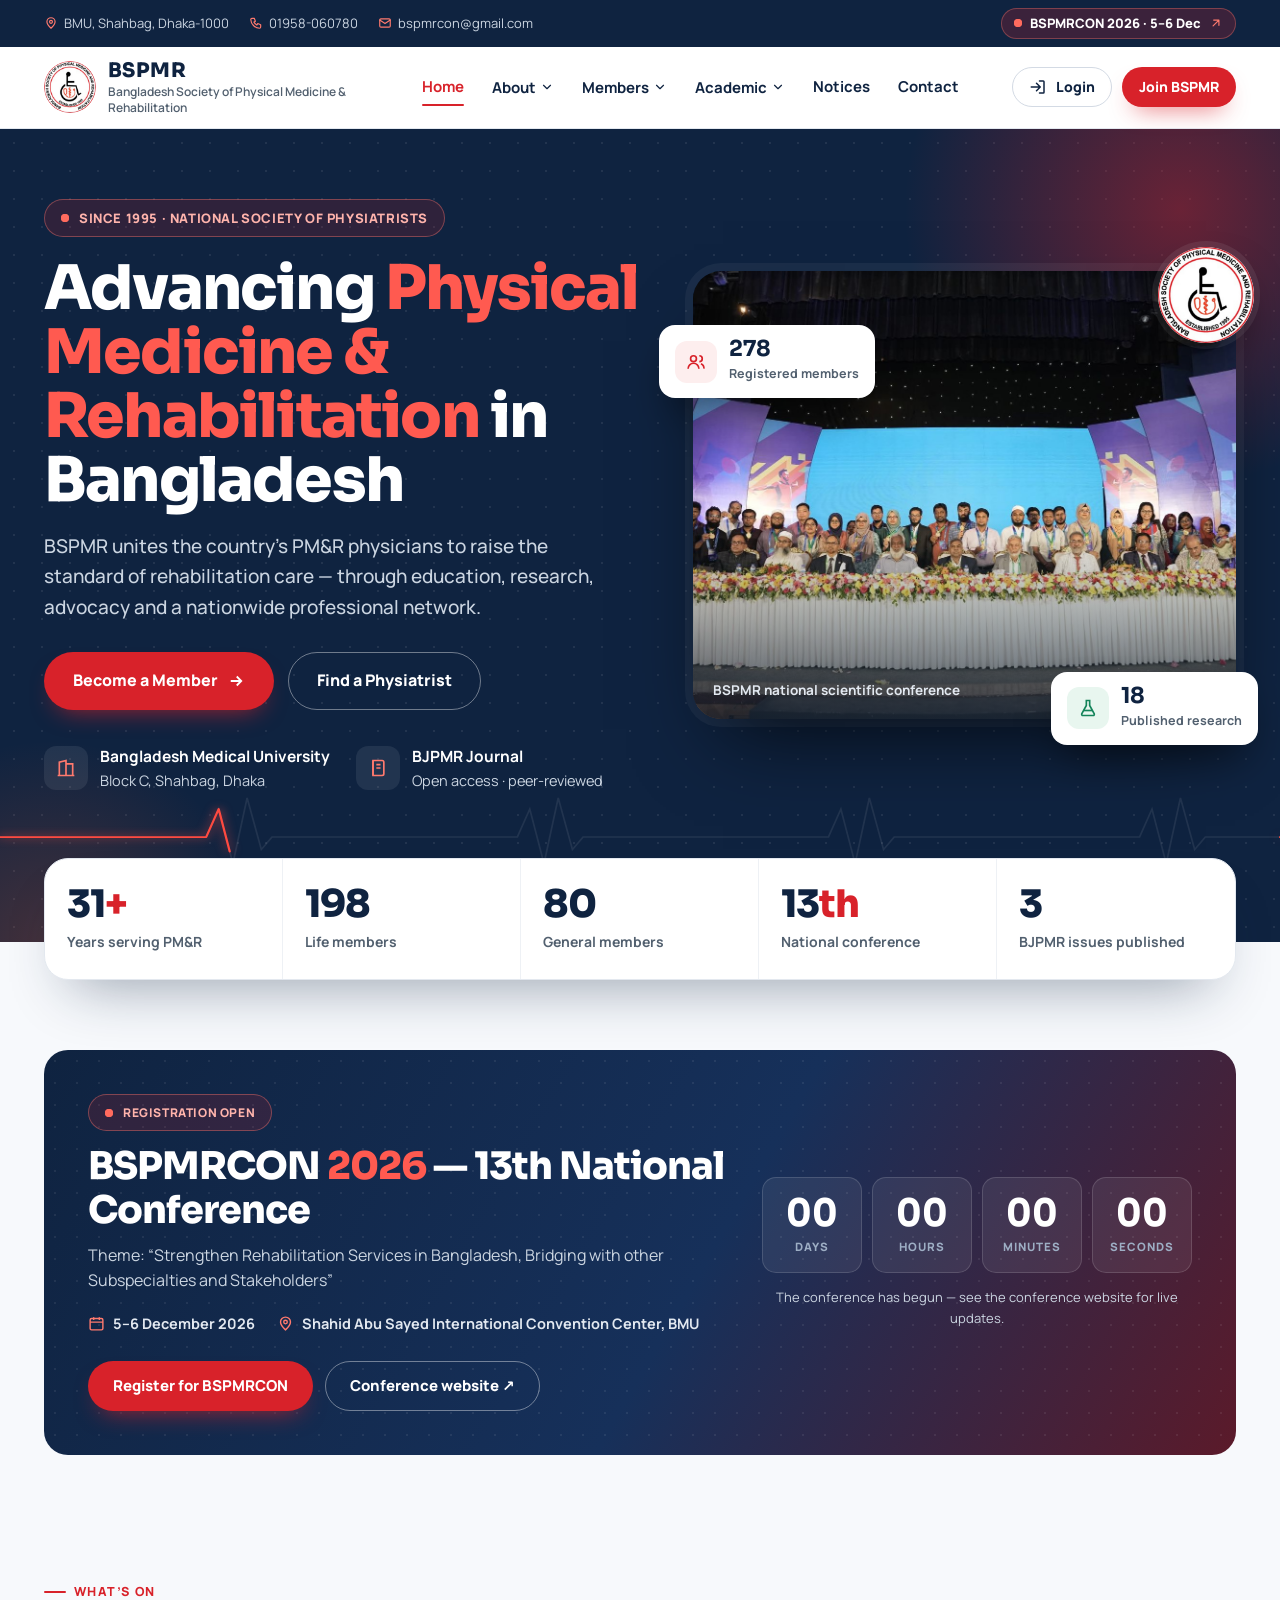
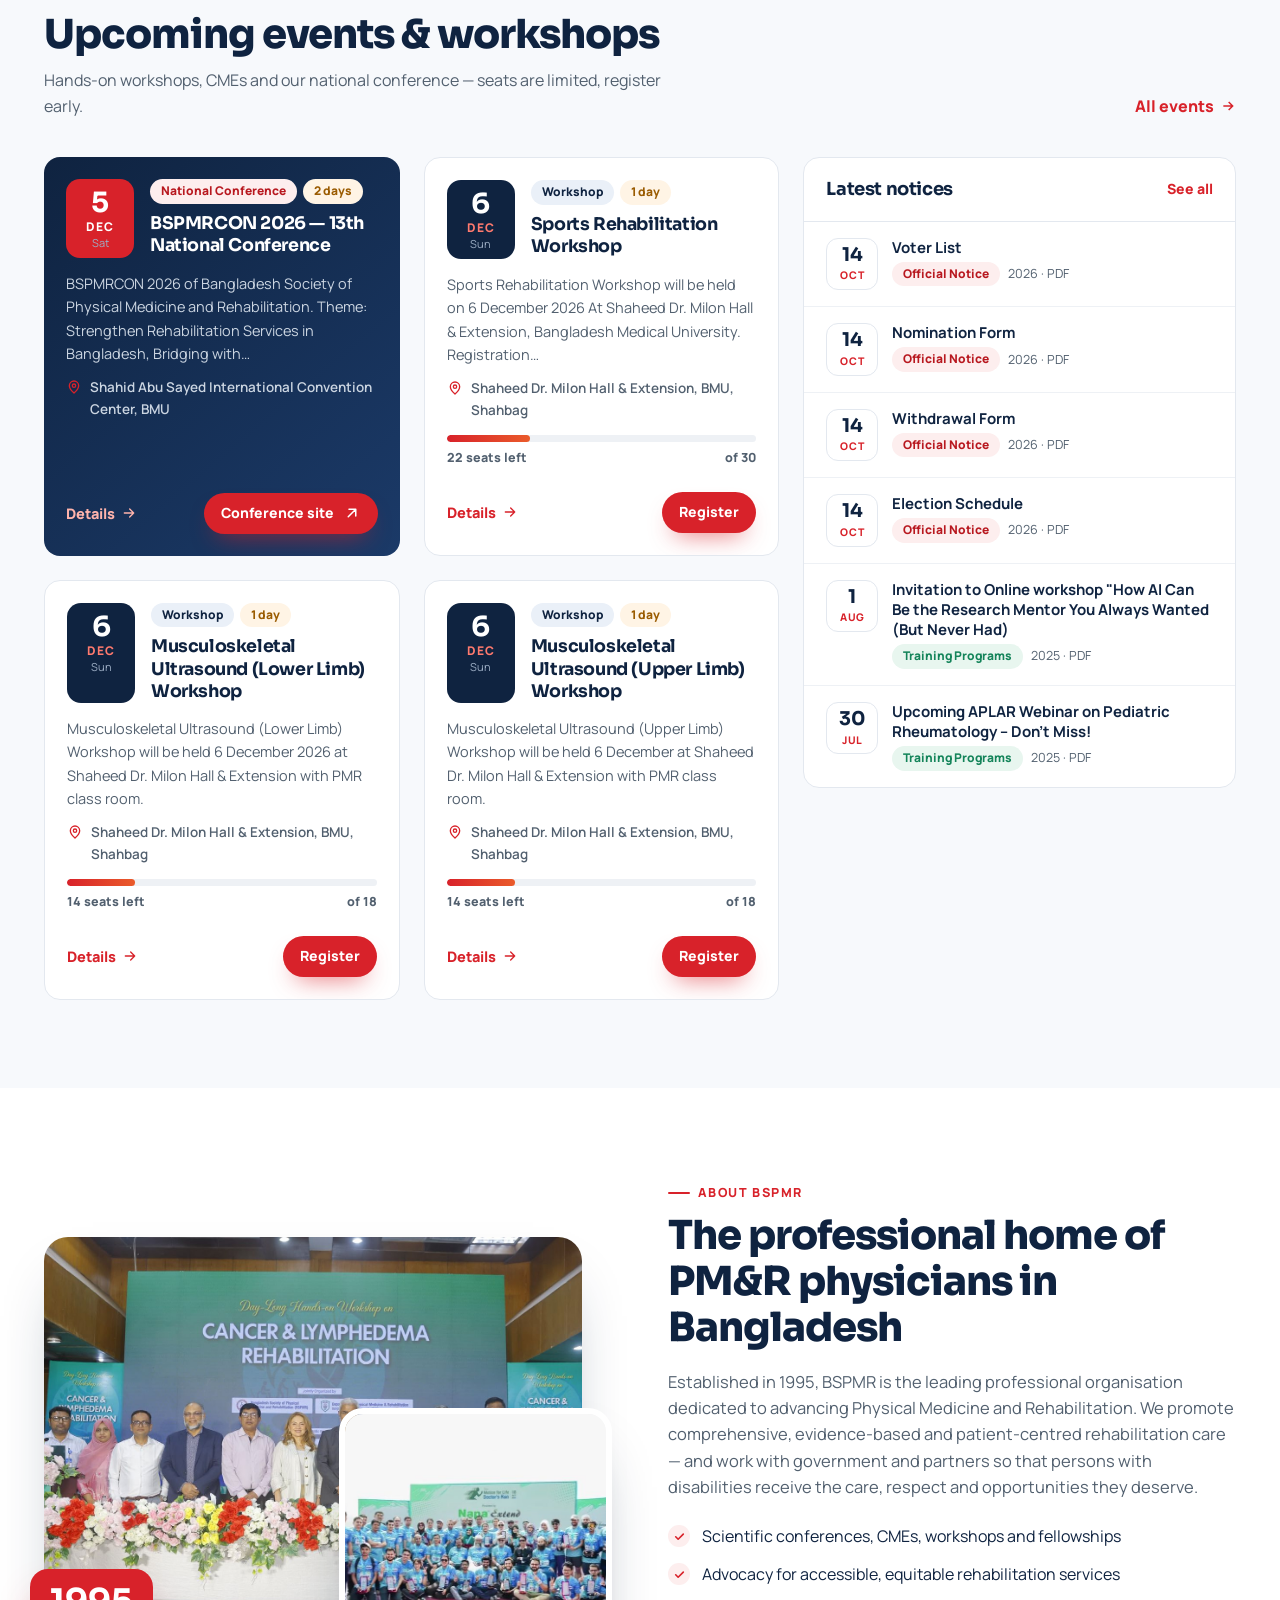
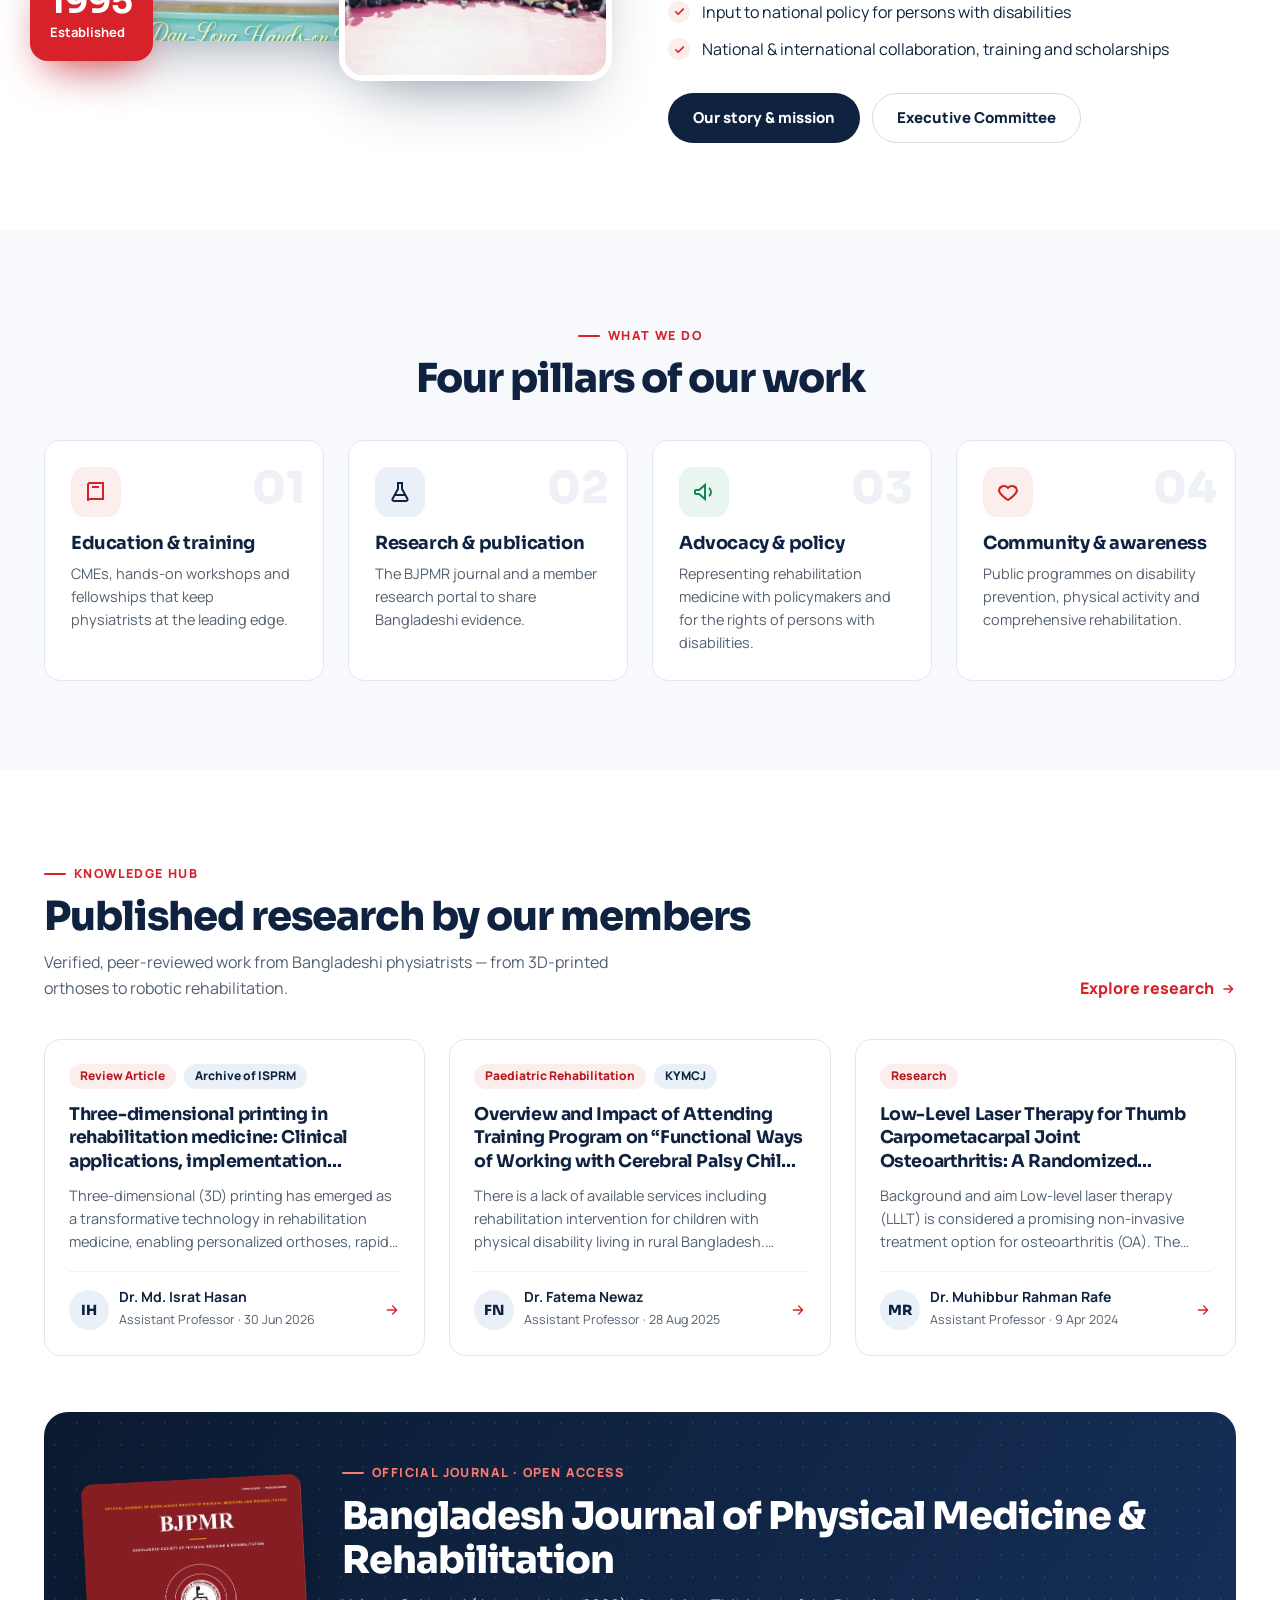
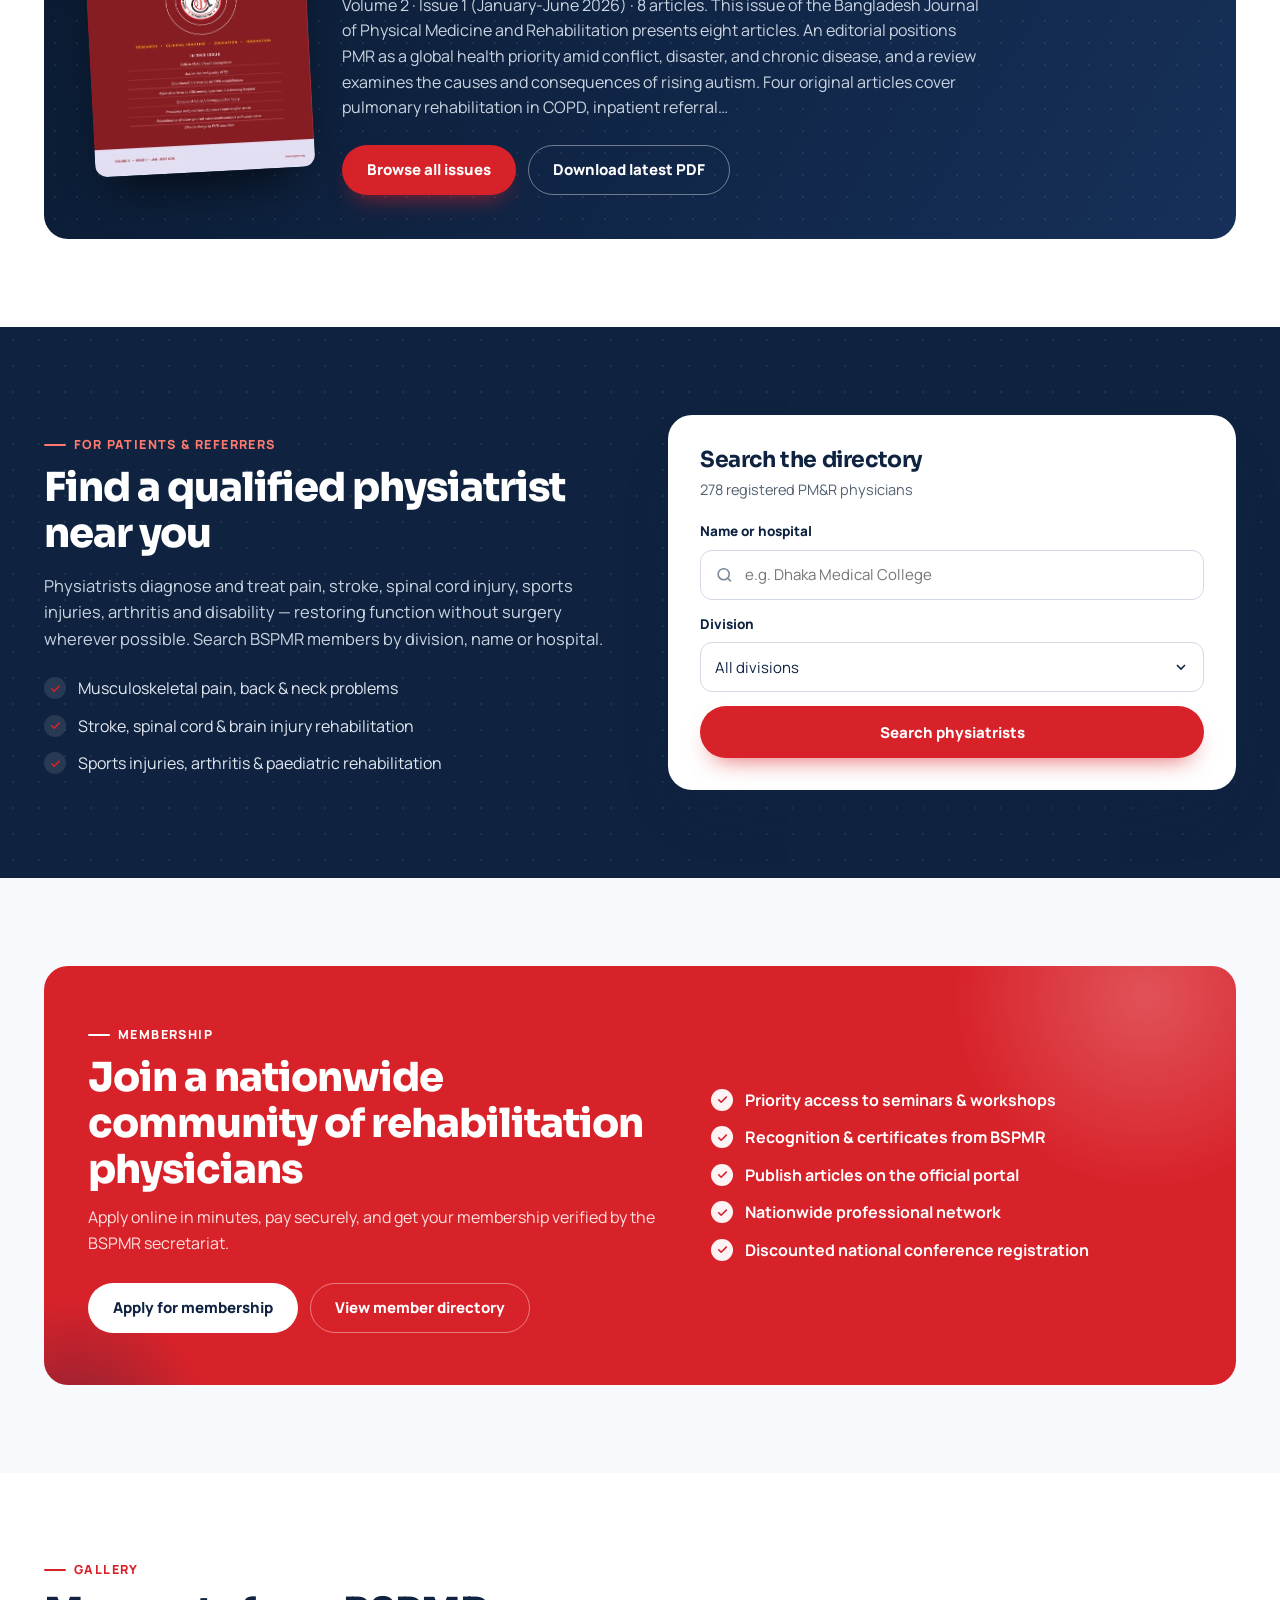
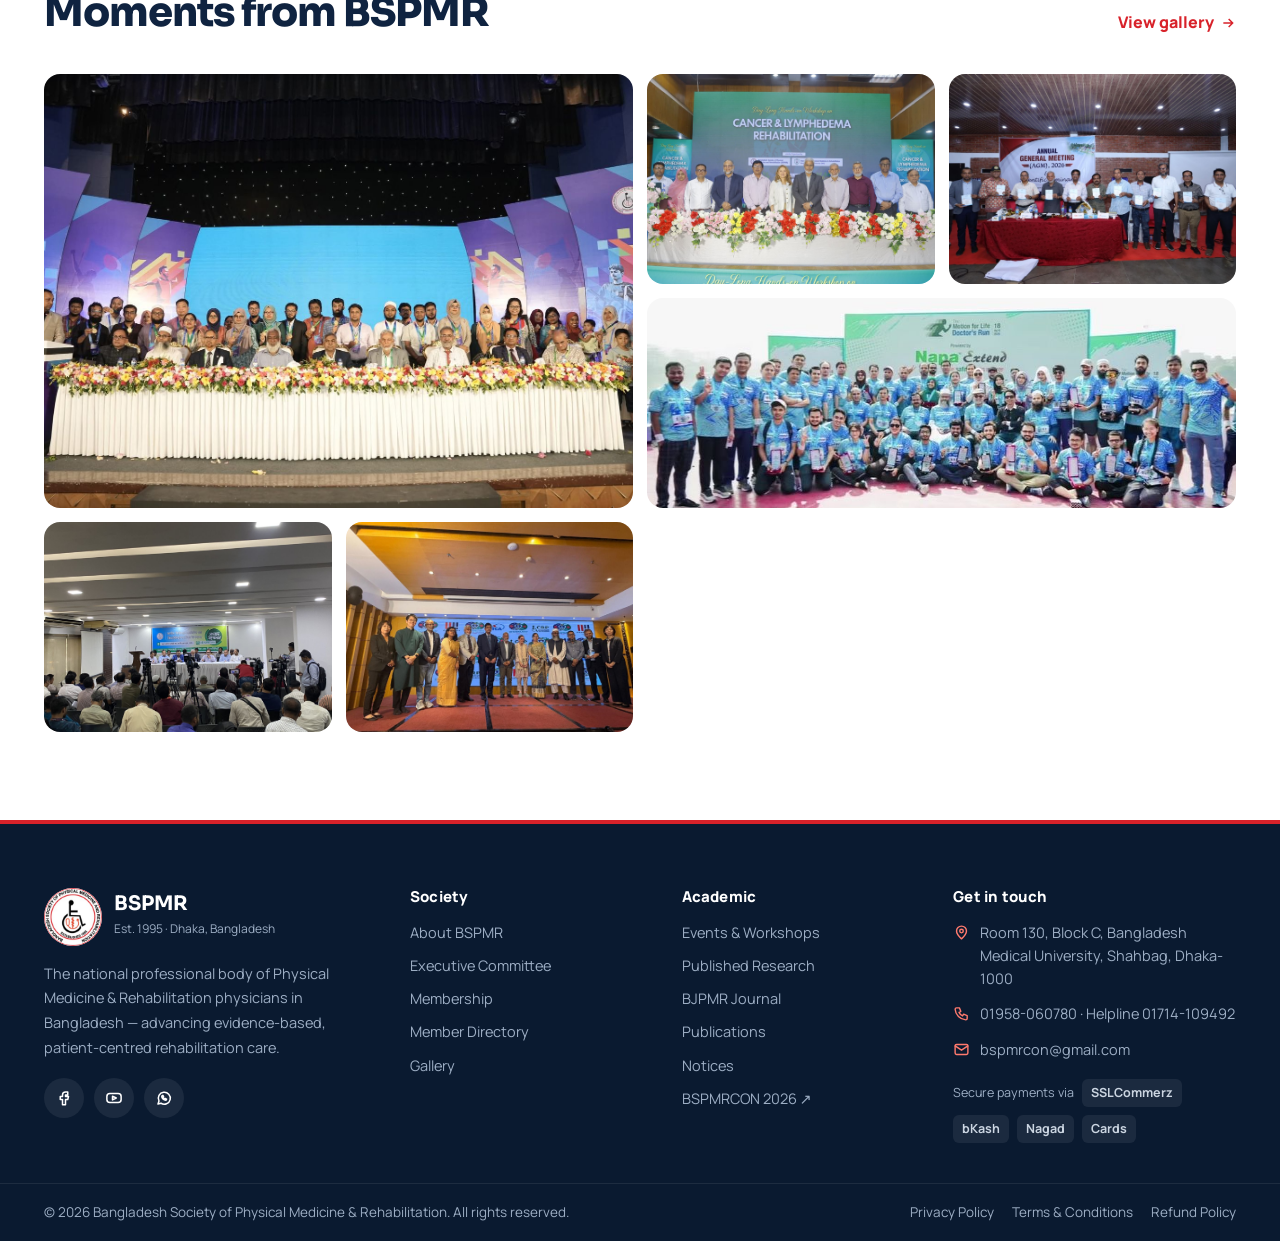
==== index.html @ 9bfc3e1b "Add BSPMR main website prototype Static multi-page redesign of bspmr.org matching the BSPMRCON 2026 " ====
<!doctype html>
<html lang="en">
<head>
<meta charset="utf-8">
<meta name="viewport" content="width=device-width, initial-scale=1">
<title>BSPMR — Bangladesh Society of Physical Medicine &amp; Rehabilitation</title>
<meta name="description" content="Bangladesh Society of Physical Medicine and Rehabilitation (BSPMR) — the national professional body of PM&amp;R physicians in Bangladesh since 1995. Membership, events, research, BJPMR journal and Find a Physiatrist.">
<meta name="theme-color" content="#0F2340">
<link rel="icon" type="image/png" href="assets/img/bspmr-logo.png">
<link rel="preconnect" href="https://fonts.googleapis.com">
<link rel="preconnect" href="https://fonts.gstatic.com" crossorigin>
<link rel="stylesheet" href="https://fonts.googleapis.com/css2?family=Sora:wght@600;700;800&family=Manrope:wght@400;500;600;700;800&display=swap">
<link rel="stylesheet" href="assets/css/style.css">
</head>
<body data-page="home">
<div id="site-header"></div>

<main id="main">

<!-- HERO -->
<section class="hero">
  <div class="hero-glow1 float2" aria-hidden="true"></div>
  <div class="hero-glow2 float1" aria-hidden="true"></div>
  <svg class="hero-ecg" viewBox="0 0 1440 120" preserveAspectRatio="none" aria-hidden="true">
    <path pathLength="1000" d="M0 70 H210 L232 70 L246 30 L262 108 L278 14 L294 88 L306 70 H560 L582 70 L596 30 L612 108 L628 14 L644 88 L656 70 H910 L932 70 L946 30 L962 108 L978 14 L994 88 L1006 70 H1260 L1282 70 L1296 30 L1312 108 L1328 14 L1344 88 L1356 70 H1440" fill="none" stroke="rgba(255,255,255,.08)" stroke-width="2"/>
    <path class="ecg" pathLength="1000" d="M0 70 H210 L232 70 L246 30 L262 108 L278 14 L294 88 L306 70 H560 L582 70 L596 30 L612 108 L628 14 L644 88 L656 70 H910 L932 70 L946 30 L962 108 L978 14 L994 88 L1006 70 H1260 L1282 70 L1296 30 L1312 108 L1328 14 L1344 88 L1356 70 H1440" fill="none" stroke="#FF4A40" stroke-width="2.5" stroke-linecap="round" stroke-linejoin="round" stroke-dasharray="140 860" style="filter:drop-shadow(0 0 6px rgba(255,74,64,.85))"/>
  </svg>
  <div class="wrap">
    <div>
      <div class="hero-badge in1"><span class="ping-dot"></span>SINCE 1995 · NATIONAL SOCIETY OF PHYSIATRISTS</div>
      <h1 class="in2">Advancing <span>Physical Medicine &amp; Rehabilitation</span> in Bangladesh</h1>
      <p class="hero-lead in3">BSPMR unites the country’s PM&amp;R physicians to raise the standard of rehabilitation care — through education, research, advocacy and a nationwide professional network.</p>
      <div class="hero-ctas in4">
        <a class="btn btn-red shine lift" href="membership.html">Become a Member <svg viewBox="0 0 24 24" fill="none" stroke="currentColor" stroke-width="2.4" aria-hidden="true"><path d="M5 12h14M13 6l6 6-6 6"/></svg></a>
        <a class="btn btn-ghost-light lift" href="find-physiatrist.html">Find a Physiatrist</a>
      </div>
      <div class="hero-meta in4">
        <span><span class="hm-ic"><svg viewBox="0 0 24 24" fill="none" stroke="currentColor" stroke-width="2" aria-hidden="true"><path d="M4 21V5l8-2v18M12 7h8v14M2 21h20"/></svg></span><span><strong>Bangladesh Medical University</strong>Block C, Shahbag, Dhaka</span></span>
        <span><span class="hm-ic"><svg viewBox="0 0 24 24" fill="none" stroke="currentColor" stroke-width="2" aria-hidden="true"><path d="M6 3h11a2 2 0 0 1 2 2v14a2 2 0 0 1-2 2H6z"/><path d="M6 3v18M10 8h5M10 12h5"/></svg></span><span><strong>BJPMR Journal</strong>Open access · peer-reviewed</span></span>
      </div>
    </div>
    <div class="hero-visual in5">
      <figure class="hero-photo" style="margin:0">
        <img src="assets/img/gallery/g1.jpg" alt="BSPMR members on stage at the national scientific conference" width="1400" height="933">
        <figcaption>BSPMR national scientific conference</figcaption>
      </figure>
      <div class="hero-logo"><img src="assets/img/bspmr-logo.png" alt="" width="96" height="96"></div>
      <div class="hero-chip chip-a float1"><span class="ic"><svg viewBox="0 0 24 24" fill="none" stroke="currentColor" stroke-width="2" aria-hidden="true"><circle cx="9" cy="8" r="3.5"/><path d="M2.5 20a6.5 6.5 0 0 1 13 0"/><path d="M16 4.5a3.5 3.5 0 0 1 0 7M18 14a6 6 0 0 1 3.5 6"/></svg></span><span><b id="chipMembers">278</b><small>Registered members</small></span></div>
      <div class="hero-chip chip-b float2"><span class="ic ic-green"><svg viewBox="0 0 24 24" fill="none" stroke="currentColor" stroke-width="2" aria-hidden="true"><path d="M9 3h6M10 3v6L4.5 19a1.5 1.5 0 0 0 1.3 2h12.4a1.5 1.5 0 0 0 1.3-2L14 9V3"/><path d="M7 15h10"/></svg></span><span><b id="chipResearch">18</b><small>Published research</small></span></div>
    </div>
  </div>
</section>

<!-- STATS -->
<div class="stats">
  <div class="wrap">
    <div class="stats-in rv">
      <div class="stat"><b id="statYears">30<i>+</i></b><span>Years serving PM&amp;R</span></div>
      <div class="stat"><b id="statLife">198</b><span>Life members</span></div>
      <div class="stat"><b id="statGen">80</b><span>General members</span></div>
      <div class="stat"><b>13<i>th</i></b><span>National conference</span></div>
      <div class="stat"><b id="statIssues">3</b><span>BJPMR issues published</span></div>
    </div>
  </div>
</div>

<!-- CONFERENCE -->
<section class="section-sm" style="padding-top:70px">
  <div class="wrap">
    <div class="con rv">
      <div>
        <span class="hero-badge" style="font-size:12px"><span class="ping-dot"></span>REGISTRATION OPEN</span>
        <h2>BSPMRCON <span>2026</span> — 13th National Conference</h2>
        <p>Theme: “Strengthen Rehabilitation Services in Bangladesh, Bridging with other Subspecialties and Stakeholders”</p>
        <div class="con-meta">
          <span><svg viewBox="0 0 24 24" fill="none" stroke="currentColor" stroke-width="2" aria-hidden="true"><rect x="3" y="5" width="18" height="16" rx="2"/><path d="M16 3v4M8 3v4M3 10h18"/></svg>5–6 December 2026</span>
          <span><svg viewBox="0 0 24 24" fill="none" stroke="currentColor" stroke-width="2" aria-hidden="true"><path d="M12 21s-7-6.2-7-11a7 7 0 0 1 14 0c0 4.8-7 11-7 11z"/><circle cx="12" cy="10" r="2.5"/></svg>Shahid Abu Sayed International Convention Center, BMU</span>
        </div>
        <div style="display:flex;gap:12px;flex-wrap:wrap">
          <a class="btn btn-red shine" href="https://mkrashed.github.io/bspmr-prototype/registration.html" target="_blank" rel="noopener">Register for BSPMRCON</a>
          <a class="btn btn-ghost-light" href="https://mkrashed.github.io/bspmr-prototype/" target="_blank" rel="noopener">Conference website ↗</a>
        </div>
      </div>
      <div>
        <div class="cd" id="countdown">
          <div><b data-u="d">00</b><small>Days</small></div>
          <div><b data-u="h">00</b><small>Hours</small></div>
          <div><b data-u="m">00</b><small>Minutes</small></div>
          <div><b data-u="s">00</b><small>Seconds</small></div>
        </div>
        <p class="cd-note" id="cdNote">until the opening session · 9:00 AM, Dhaka</p>
      </div>
    </div>
  </div>
</section>

<!-- EVENTS + NOTICES -->
<section class="section" style="padding-top:60px">
  <div class="wrap">
    <div class="sh rv">
      <div><span class="eyebrow">What’s on</span><h2>Upcoming events &amp; workshops</h2><p>Hands-on workshops, CMEs and our national conference — seats are limited, register early.</p></div>
      <a class="link-arrow" href="events.html">All events <svg viewBox="0 0 24 24" fill="none" stroke="currentColor" stroke-width="2.2" aria-hidden="true"><path d="M5 12h14M13 6l6 6-6 6"/></svg></a>
    </div>
    <div class="grid" style="grid-template-columns:minmax(0,1.7fr) minmax(0,1fr);align-items:start" id="evNoticeGrid">
      <div class="grid" style="grid-template-columns:repeat(auto-fit,minmax(min(100%,300px),1fr))" id="homeEvents"></div>
      <aside class="nl rv" aria-labelledby="nlh">
        <div class="nl-h"><h3 id="nlh">Latest notices</h3><a class="link-arrow" href="notices.html" style="font-size:14px">See all</a></div>
        <div id="homeNotices"></div>
      </aside>
    </div>
  </div>
</section>

<!-- ABOUT -->
<section class="section section-white">
  <div class="wrap split">
    <div class="photo-stack rv">
      <img src="assets/img/gallery/g8.jpg" alt="Hands-on workshop on cancer and lymphedema rehabilitation" loading="lazy" width="1400" height="933">
      <img class="ps2" src="assets/img/gallery/g4.jpg" alt="BSPMR members at the Doctors’ Run" loading="lazy" width="828" height="539">
      <div class="since"><b>1995</b><small>Established</small></div>
    </div>
    <div class="rv">
      <span class="eyebrow">About BSPMR</span>
      <h2 style="font-size:clamp(28px,3.2vw,40px);font-weight:800;letter-spacing:-1px;margin:10px 0 18px">The professional home of PM&amp;R physicians in Bangladesh</h2>
      <p class="muted" style="font-size:16.5px">Established in 1995, BSPMR is the leading professional organisation dedicated to advancing Physical Medicine and Rehabilitation. We promote comprehensive, evidence-based and patient-centred rehabilitation care — and work with government and partners so that persons with disabilities receive the care, respect and opportunities they deserve.</p>
      <ul class="check-list" style="margin:24px 0 30px">
        <li>Scientific conferences, CMEs, workshops and fellowships</li>
        <li>Advocacy for accessible, equitable rehabilitation services</li>
        <li>Input to national policy for persons with disabilities</li>
        <li>National &amp; international collaboration, training and scholarships</li>
      </ul>
      <div style="display:flex;gap:12px;flex-wrap:wrap">
        <a class="btn btn-navy" href="about.html">Our story &amp; mission</a>
        <a class="btn btn-ghost" href="committee.html">Executive Committee</a>
      </div>
    </div>
  </div>
</section>

<!-- PILLARS -->
<section class="section">
  <div class="wrap">
    <div class="sh rv" style="justify-content:center;text-align:center"><div><span class="eyebrow">What we do</span><h2>Four pillars of our work</h2></div></div>
    <div class="grid g4">
      <div class="pillar lift rv"><span class="pillar-n">01</span><span class="ic"><svg viewBox="0 0 24 24" fill="none" stroke="currentColor" stroke-width="2" aria-hidden="true"><path d="M4 5a2 2 0 0 1 2-2h13v16H6a2 2 0 0 0-2 2z"/><path d="M4 19V5M8 7h7"/></svg></span><h3>Education &amp; training</h3><p>CMEs, hands-on workshops and fellowships that keep physiatrists at the leading edge.</p></div>
      <div class="pillar lift rv" style="transition-delay:60ms"><span class="pillar-n">02</span><span class="ic ic-navy"><svg viewBox="0 0 24 24" fill="none" stroke="currentColor" stroke-width="2" aria-hidden="true"><path d="M9 3h6M10 3v6L4.5 19a1.5 1.5 0 0 0 1.3 2h12.4a1.5 1.5 0 0 0 1.3-2L14 9V3"/><path d="M7 15h10"/></svg></span><h3>Research &amp; publication</h3><p>The BJPMR journal and a member research portal to share Bangladeshi evidence.</p></div>
      <div class="pillar lift rv" style="transition-delay:120ms"><span class="pillar-n">03</span><span class="ic ic-green"><svg viewBox="0 0 24 24" fill="none" stroke="currentColor" stroke-width="2" aria-hidden="true"><path d="M3 11v2a1 1 0 0 0 1 1h3l6 5V5L7 10H4a1 1 0 0 0-1 1z"/><path d="M17 8a5 5 0 0 1 0 8"/></svg></span><h3>Advocacy &amp; policy</h3><p>Representing rehabilitation medicine with policymakers and for the rights of persons with disabilities.</p></div>
      <div class="pillar lift rv" style="transition-delay:180ms"><span class="pillar-n">04</span><span class="ic"><svg viewBox="0 0 24 24" fill="none" stroke="currentColor" stroke-width="2" aria-hidden="true"><path d="M12 20s-7-4.4-9-9a5 5 0 0 1 9-3 5 5 0 0 1 9 3c-2 4.6-9 9-9 9z"/></svg></span><h3>Community &amp; awareness</h3><p>Public programmes on disability prevention, physical activity and comprehensive rehabilitation.</p></div>
    </div>
  </div>
</section>

<!-- RESEARCH + JOURNAL -->
<section class="section section-white">
  <div class="wrap">
    <div class="sh rv">
      <div><span class="eyebrow">Knowledge hub</span><h2>Published research by our members</h2><p>Verified, peer-reviewed work from Bangladeshi physiatrists — from 3D-printed orthoses to robotic rehabilitation.</p></div>
      <a class="link-arrow" href="research.html">Explore research <svg viewBox="0 0 24 24" fill="none" stroke="currentColor" stroke-width="2.2" aria-hidden="true"><path d="M5 12h14M13 6l6 6-6 6"/></svg></a>
    </div>
    <div class="grid g3" id="homeResearch"></div>

    <div class="con rv" style="margin-top:56px;grid-template-columns:1fr;background:linear-gradient(120deg,#0A1A30,#16305A)">
      <div class="jf">
        <img class="jf-cover" id="jfCover" src="assets/img/journal/v2i1.jpg" alt="Cover of the latest BJPMR issue" loading="lazy" width="451" height="600">
        <div>
          <span class="eyebrow" style="color:var(--coral)">Official journal · Open access</span>
          <h2 style="margin-top:12px">Bangladesh Journal of Physical Medicine &amp; Rehabilitation</h2>
          <p id="jfDesc" style="margin-top:10px;max-width:640px">Published twice a year, free to read and download.</p>
          <div style="display:flex;gap:12px;flex-wrap:wrap;margin-top:24px">
            <a class="btn btn-red" href="journal.html">Browse all issues</a>
            <a class="btn btn-ghost-light" id="jfPdf" href="journal.html" target="_blank" rel="noopener">Download latest PDF</a>
          </div>
        </div>
      </div>
    </div>
  </div>
</section>

<!-- FIND A PHYSIATRIST -->
<section class="section section-navy" style="position:relative;overflow:hidden">
  <div aria-hidden="true" style="position:absolute;inset:0;background-image:radial-gradient(rgba(255,255,255,.07) 1px,transparent 1px);background-size:26px 26px"></div>
  <div class="wrap split" style="position:relative">
    <div class="rv">
      <span class="eyebrow">For patients &amp; referrers</span>
      <h2 style="font-size:clamp(28px,3.2vw,40px);font-weight:800;letter-spacing:-1px;margin:10px 0 16px">Find a qualified physiatrist near you</h2>
      <p style="color:#CBD5E1;font-size:16.5px">Physiatrists diagnose and treat pain, stroke, spinal cord injury, sports injuries, arthritis and disability — restoring function without surgery wherever possible. Search BSPMR members by division, name or hospital.</p>
      <ul class="check-list" style="margin-top:24px;color:#E2E8F0">
        <li>Musculoskeletal pain, back &amp; neck problems</li>
        <li>Stroke, spinal cord &amp; brain injury rehabilitation</li>
        <li>Sports injuries, arthritis &amp; paediatric rehabilitation</li>
      </ul>
    </div>
    <form class="finder rv" action="find-physiatrist.html" method="get">
      <h3 style="font-size:22px">Search the directory</h3>
      <p class="muted" style="font-size:14.5px;margin-top:6px"><span id="finderCount">278</span> registered PM&amp;R physicians</p>
      <div style="display:grid;gap:14px;margin-top:20px">
        <div><label class="lbl" for="fq">Name or hospital</label><div class="search-field"><svg viewBox="0 0 24 24" fill="none" stroke="currentColor" stroke-width="2" aria-hidden="true"><circle cx="11" cy="11" r="7"/><path d="m20 20-3.5-3.5"/></svg><input class="field" id="fq" name="q" placeholder="e.g. Dhaka Medical College"></div></div>
        <div><label class="lbl" for="fdiv">Division</label><select class="field" id="fdiv" name="div"><option value="">All divisions</option></select></div>
        <button class="btn btn-red" type="submit" style="width:100%;min-height:52px">Search physiatrists</button>
      </div>
    </form>
  </div>
</section>

<!-- MEMBERSHIP CTA -->
<section class="section">
  <div class="wrap">
    <div class="cta-band rv">
      <div>
        <span class="eyebrow" style="color:#fff">Membership</span>
        <h2 style="margin-top:10px">Join a nationwide community of rehabilitation physicians</h2>
        <p>Apply online in minutes, pay securely, and get your membership verified by the BSPMR secretariat.</p>
        <div style="display:flex;gap:12px;flex-wrap:wrap;margin-top:26px">
          <a class="btn btn-white" href="membership.html">Apply for membership</a>
          <a class="btn btn-ghost-light" href="members.html">View member directory</a>
        </div>
      </div>
      <ul class="check-list" style="font-weight:700">
        <li>Priority access to seminars &amp; workshops</li>
        <li>Recognition &amp; certificates from BSPMR</li>
        <li>Publish articles on the official portal</li>
        <li>Nationwide professional network</li>
        <li>Discounted national conference registration</li>
      </ul>
    </div>
  </div>
</section>

<!-- GALLERY -->
<section class="section section-white" style="padding-top:80px">
  <div class="wrap">
    <div class="sh rv">
      <div><span class="eyebrow">Gallery</span><h2>Moments from BSPMR</h2></div>
      <a class="link-arrow" href="gallery.html">View gallery <svg viewBox="0 0 24 24" fill="none" stroke="currentColor" stroke-width="2.2" aria-hidden="true"><path d="M5 12h14M13 6l6 6-6 6"/></svg></a>
    </div>
    <div class="gal rv" id="homeGal"></div>
  </div>
</section>

</main>

<div id="site-footer"></div>
<script src="assets/js/data.js"></script>
<script src="assets/js/site.js"></script>
<script>
(function () {
  var B = BSPMR, D = B.data;

  // live counts from data
  var total = D.life.length + D.general.length;
  document.getElementById('chipMembers').textContent = total;
  document.getElementById('finderCount').textContent = total;
  document.getElementById('statLife').textContent = D.life.length;
  document.getElementById('statGen').textContent = D.general.length;
  document.getElementById('chipResearch').textContent = D.researches.length;
  var published = D.journals.filter(function (j) { return j.status === 'Published'; });
  document.getElementById('statIssues').textContent = published.length;
  document.getElementById('statYears').innerHTML = (new Date().getFullYear() - 1995) + '<i>+</i>';

  // events: upcoming first, conference first among same date
  var evs = D.events.slice().sort(function (a, b) { return a.date.localeCompare(b.date) || (B.isConf(b) - B.isConf(a)); });
  var up = evs.filter(function (e) { return !B.evPast(e); });
  document.getElementById('homeEvents').innerHTML = (up.length ? up : evs).slice(0, 4).map(B.eventCard).join('');
  B.bindEventDetails(document.getElementById('homeEvents'));

  document.getElementById('homeNotices').innerHTML = D.notices.slice(0, 6).map(B.noticeItem).join('');

  var seenAu = {}, picks = D.researches.filter(function (r) { if (seenAu[r.author]) return false; seenAu[r.author] = 1; return true; }).slice(0, 3);
  document.getElementById('homeResearch').innerHTML = picks.map(B.researchCard).join('');

  var latest = published[0];
  if (latest) {
    document.getElementById('jfDesc').textContent = latest.title + ' (' + latest.period + ' ' + latest.year + ') · ' + latest.count + ' articles. ' + latest.desc;
    if (latest.cover) document.getElementById('jfCover').src = latest.cover;
    if (latest.pdf) document.getElementById('jfPdf').href = latest.pdf;
  }

  var sel = document.getElementById('fdiv');
  D.divisions.forEach(function (d) { var o = document.createElement('option'); o.value = o.textContent = d; sel.appendChild(o); });

  var G = B.GALLERY.slice(0, 6), cls = ['w2 h2', '', '', 'w2', '', ''];
  var gal = document.getElementById('homeGal');
  gal.innerHTML = G.map(function (g, i) { return '<a href="' + g.src + '" class="' + cls[i] + '" data-i="' + i + '" data-cap="' + B.esc(g.cap) + '"><img src="' + g.src + '" alt="' + B.esc(g.cap) + '" loading="lazy"></a>'; }).join('');
  gal.addEventListener('click', function (e) { var a = e.target.closest('a'); if (!a) return; e.preventDefault(); B.lightbox(G, +a.dataset.i); });

  // countdown to BSPMRCON 2026 opening (Dhaka time)
  var target = Date.parse('2026-12-05T09:00:00+06:00');
  var cd = document.getElementById('countdown');
  function pad(n) { return (n < 10 ? '0' : '') + n; }
  function tick() {
    var ms = target - Date.now();
    if (ms <= 0) { document.getElementById('cdNote').textContent = 'The conference has begun — see the conference website for live updates.'; ms = 0; }
    var s = Math.floor(ms / 1000);
    cd.querySelector('[data-u=d]').textContent = pad(Math.floor(s / 86400));
    cd.querySelector('[data-u=h]').textContent = pad(Math.floor(s % 86400 / 3600));
    cd.querySelector('[data-u=m]').textContent = pad(Math.floor(s % 3600 / 60));
    cd.querySelector('[data-u=s]').textContent = pad(s % 60);
  }
  tick(); setInterval(tick, 1000);

  B.reveal();
})();
</script>
<style>
@media (max-width:980px){#evNoticeGrid{grid-template-columns:1fr !important}}
</style>
</body>
</html>
---- assets/css/style.css ----
/* BSPMR main site prototype — shared styles
   Visual language matches the BSPMRCON 2026 conference prototype:
   navy #0F2340, signal red #D8222A, warm orange #EA5B2B, Sora + Manrope. */

:root{
  --navy:#0F2340; --navy-2:#0A1A30; --navy-3:#16305A;
  --red:#D8222A; --red-d:#B8181F; --orange:#EA5B2B; --coral:#FF7A6E;
  --ink:#0F2340; --muted:#52606F; --muted-2:#7A8796;
  --line:#E3E8EF; --line-2:#EEF1F5; --bg:#F7F9FC; --card:#FFFFFF;
  --tint-red:#FDEEEE; --tint-blue:#EAF0F8; --tint-green:#E8F6EF; --green:#14845A;
  --r-sm:10px; --r:16px; --r-lg:24px;
  --shadow:0 18px 40px -22px rgba(15,35,64,.35);
  --shadow-lg:0 30px 60px -28px rgba(15,35,64,.45);
  --wrap:1240px;
  --f-head:'Sora',system-ui,sans-serif; --f-body:'Manrope',system-ui,sans-serif;
}
*{box-sizing:border-box}
html{scroll-behavior:smooth;-webkit-text-size-adjust:100%}
body{margin:0;font-family:var(--f-body);color:var(--ink);background:var(--bg);line-height:1.6;font-size:16px;overflow-x:hidden}
img{max-width:100%;height:auto;display:block}
a{color:var(--red-d)} a:hover{color:var(--navy)}
h1,h2,h3,h4{font-family:var(--f-head);line-height:1.15;margin:0;letter-spacing:-.4px}
p{margin:0}
button,input,select,textarea{font-family:inherit;font-size:inherit}
:focus-visible{outline:3px solid rgba(216,34,42,.45);outline-offset:2px}
.sr-only{position:absolute;width:1px;height:1px;overflow:hidden;clip:rect(0 0 0 0);white-space:nowrap}
.wrap{max-width:var(--wrap);margin:0 auto;padding:0 24px}
.skip{position:absolute;left:-999px;top:8px;background:var(--red);color:#fff;padding:10px 16px;border-radius:8px;z-index:999}
.skip:focus{left:8px}

/* ---------- motion ---------- */
@keyframes fadeUp{from{opacity:0;transform:translateY(24px)}to{opacity:1;transform:none}}
@keyframes fadeIn{from{opacity:0}to{opacity:1}}
@keyframes floatY{0%,100%{transform:translateY(0)}50%{transform:translateY(-10px)}}
@keyframes ping{0%{transform:scale(1);opacity:.7}100%{transform:scale(2.3);opacity:0}}
@keyframes shine{0%{left:-60%}60%,100%{left:130%}}
@keyframes ecg{from{stroke-dashoffset:1000}to{stroke-dashoffset:0}}
@keyframes marquee{from{transform:translateX(0)}to{transform:translateX(-50%)}}
@keyframes spin{to{transform:rotate(360deg)}}
.in1{animation:fadeUp .8s cubic-bezier(.2,.7,.2,1) both .05s}
.in2{animation:fadeUp .8s cubic-bezier(.2,.7,.2,1) both .18s}
.in3{animation:fadeUp .8s cubic-bezier(.2,.7,.2,1) both .3s}
.in4{animation:fadeUp .8s cubic-bezier(.2,.7,.2,1) both .42s}
.in5{animation:fadeIn 1.1s ease both .3s}
.float1{animation:floatY 5s ease-in-out infinite}
.float2{animation:floatY 6s ease-in-out infinite 1s}
.ecg{animation:ecg 5s linear infinite}
.rv{opacity:0;transform:translateY(22px);transition:opacity .7s cubic-bezier(.2,.7,.2,1),transform .7s cubic-bezier(.2,.7,.2,1)}
.rv.on{opacity:1;transform:none}
.lift{transition:transform .35s cubic-bezier(.2,.7,.2,1),box-shadow .35s}
.lift:hover{transform:translateY(-5px);box-shadow:var(--shadow-lg)}
.shine{position:relative;overflow:hidden}
.shine::after{content:"";position:absolute;top:0;left:-60%;width:40%;height:100%;background:linear-gradient(100deg,transparent,rgba(255,255,255,.45),transparent);transform:skewX(-20deg);animation:shine 3.4s ease-in-out infinite}
.ping-dot{position:relative;width:8px;height:8px;display:inline-block;flex-shrink:0}
.ping-dot::before,.ping-dot::after{content:"";position:absolute;inset:0;border-radius:999px;background:#FF6B5E}
.ping-dot::before{animation:ping 2s ease-out infinite}
@media (prefers-reduced-motion:reduce){*,*::before,*::after{animation:none!important;transition:none!important}.rv{opacity:1;transform:none}}

/* ---------- buttons ---------- */
.btn{display:inline-flex;align-items:center;justify-content:center;gap:9px;min-height:46px;padding:12px 24px;border-radius:999px;font-weight:800;font-size:15px;text-decoration:none;border:1.5px solid transparent;cursor:pointer;transition:background .2s,color .2s,border-color .2s,transform .2s,box-shadow .2s;white-space:nowrap}
.btn svg{width:18px;height:18px;flex-shrink:0}
.btn-red{background:var(--red);color:#fff;box-shadow:0 12px 24px -12px rgba(216,34,42,.75)}
.btn-red:hover{background:var(--red-d);color:#fff}
.btn-navy{background:var(--navy);color:#fff}
.btn-navy:hover{background:var(--navy-3);color:#fff}
.btn-ghost{background:transparent;color:var(--navy);border-color:#D3DAE4}
.btn-ghost:hover{border-color:var(--red);color:var(--red)}
.btn-ghost-light{background:transparent;color:#fff;border-color:rgba(255,255,255,.4)}
.btn-ghost-light:hover{background:rgba(255,255,255,.08);color:#fff;border-color:#fff}
.btn-white{background:#fff;color:var(--navy)}
.btn-white:hover{color:var(--red)}
.btn-sm{min-height:38px;padding:8px 16px;font-size:14px}
.link-arrow{display:inline-flex;align-items:center;gap:6px;font-weight:800;text-decoration:none;color:var(--red)}
.link-arrow svg{width:16px;height:16px;transition:transform .25s}
.link-arrow:hover svg{transform:translateX(4px)}

/* ---------- header ---------- */
.topbar{background:var(--navy);color:#CBD5E1;font-size:13px}
.topbar .wrap{display:flex;flex-wrap:wrap;gap:6px 22px;align-items:center;justify-content:space-between;padding-top:8px;padding-bottom:8px}
.topbar-info{display:flex;gap:20px;flex-wrap:wrap}
.topbar-info span,.topbar-info a{display:inline-flex;align-items:center;gap:6px;color:#CBD5E1;text-decoration:none}
.topbar-info a:hover{color:#fff}
.topbar svg{width:14px;height:14px;color:var(--coral)}
.topbar-con{display:inline-flex;align-items:center;gap:8px;color:#fff;text-decoration:none;font-weight:800;background:rgba(216,34,42,.22);border:1px solid rgba(255,120,110,.35);padding:4px 12px;border-radius:999px}
.topbar-con:hover{color:#fff;background:rgba(216,34,42,.4)}
.site-header{position:sticky;top:0;z-index:60;background:#fff;border-bottom:1px solid var(--line);transition:box-shadow .3s}
.site-header.scrolled{box-shadow:0 14px 34px -16px rgba(15,35,64,.38)}
.hdr{display:flex;align-items:center;justify-content:space-between;gap:18px;padding-top:12px;padding-bottom:12px}
.brand{display:flex;align-items:center;gap:12px;text-decoration:none;color:var(--navy);min-width:0}
.brand img{width:52px;height:52px;border-radius:50%;object-fit:cover;flex-shrink:0;transition:transform .3s}
.site-header.scrolled .brand img{transform:scale(.86)}
.brand-name{font-family:var(--f-head);font-weight:800;font-size:20px;letter-spacing:.4px;line-height:1.1}
.brand-name b{color:var(--red)}
.brand-sub{display:block;font-size:12px;color:var(--muted);font-weight:600;line-height:1.3;max-width:260px}
.nav{display:flex;align-items:center;gap:4px}
.nav-item{position:relative}
.nav-link{display:inline-flex;align-items:center;gap:4px;padding:10px 12px;font-weight:700;font-size:15px;color:var(--navy);text-decoration:none;border-radius:10px;background:none;border:0;cursor:pointer;position:relative}
.nav-link svg{width:14px;height:14px;transition:transform .25s}
.nav-link:hover,.nav-item:focus-within>.nav-link{color:var(--red)}
.nav-link.active{color:var(--red)}
.nav-link.active::after{content:"";position:absolute;left:12px;right:12px;bottom:3px;height:2px;background:var(--red);border-radius:2px}
.dropdown{position:absolute;top:100%;left:-8px;min-width:270px;background:#fff;border:1px solid var(--line);border-radius:var(--r);box-shadow:var(--shadow-lg);padding:8px;opacity:0;visibility:hidden;transform:translateY(8px);transition:opacity .2s,transform .2s,visibility .2s}
.nav-item:hover .dropdown,.nav-item:focus-within .dropdown,.nav-item.open .dropdown{opacity:1;visibility:visible;transform:none}
.nav-item:hover>.nav-link svg,.nav-item.open>.nav-link svg{transform:rotate(180deg)}
.dropdown a{display:flex;gap:12px;align-items:flex-start;padding:10px 12px;border-radius:10px;text-decoration:none;color:var(--navy)}
.dropdown a:hover{background:var(--bg)}
.dropdown a:hover .dd-ic{background:var(--red);color:#fff}
.dd-ic{width:34px;height:34px;border-radius:9px;background:var(--tint-red);color:var(--red);display:inline-flex;align-items:center;justify-content:center;flex-shrink:0;transition:background .2s,color .2s}
.dd-ic svg{width:17px;height:17px}
.dd-t{font-weight:800;font-size:14px;display:block;line-height:1.3}
.dd-d{font-size:12.5px;color:var(--muted);display:block;line-height:1.4}
.hdr-cta{display:flex;align-items:center;gap:10px}
.menu-btn{display:none;width:46px;height:46px;border-radius:12px;border:1.5px solid #D3DAE4;background:#fff;align-items:center;justify-content:center;cursor:pointer;color:var(--navy)}
.menu-btn svg{width:22px;height:22px}
.mnav{display:none;border-top:1px solid var(--line);background:#fff;max-height:calc(100vh - 80px);overflow:auto}
.mnav.open{display:block;animation:fadeIn .25s both}
.mnav .wrap{padding-top:8px;padding-bottom:18px}
.mnav-group{border-bottom:1px solid var(--line-2);padding:10px 0}
.mnav-h{font-size:12px;font-weight:800;letter-spacing:1px;text-transform:uppercase;color:var(--muted-2);padding:4px 4px}
.mnav a{display:block;padding:10px 4px;color:var(--navy);text-decoration:none;font-weight:700}
.mnav a.active{color:var(--red)}
.mnav-cta{display:flex;gap:10px;padding-top:14px;flex-wrap:wrap}
.mnav-cta .btn{flex:1}
@media (max-width:1180px){.nav{display:none}.menu-btn{display:inline-flex}.hdr-cta .btn-ghost{display:none}}
@media (max-width:720px){.topbar-info .hide-sm{display:none}.brand-sub{display:none}.hdr-cta .btn-red{display:none}.brand img{width:46px;height:46px}}

/* ---------- page hero (inner pages) ---------- */
.phero{position:relative;background:var(--navy);color:#fff;overflow:hidden}
.phero::before{content:"";position:absolute;inset:0;background-image:radial-gradient(rgba(255,255,255,.08) 1px,transparent 1px);background-size:26px 26px}
.phero::after{content:"";position:absolute;width:520px;height:520px;border-radius:50%;right:-160px;top:-240px;background:radial-gradient(circle,rgba(216,34,42,.45),transparent 65%)}
.phero .wrap{position:relative;z-index:1;padding-top:54px;padding-bottom:62px}
.crumbs{display:flex;gap:8px;align-items:center;font-size:13.5px;color:#9DAEC4;margin-bottom:14px;flex-wrap:wrap}
.crumbs a{color:#CBD5E1;text-decoration:none;font-weight:700}
.crumbs a:hover{color:#fff}
.phero h1{font-size:clamp(30px,4vw,48px);font-weight:800;letter-spacing:-1.2px;max-width:820px}
.phero h1 em{font-style:normal;color:#FF5A50}
.phero p{color:#CBD5E1;font-size:clamp(15px,1.4vw,18px);max-width:720px;margin-top:14px;font-weight:500}
.phero-ecg{position:absolute;left:0;right:0;bottom:0;width:100%;height:60px;pointer-events:none;z-index:1}

/* ---------- sections ---------- */
.section{padding:88px 0}
.section-sm{padding:60px 0}
.section-white{background:#fff}
.section-navy{background:var(--navy);color:#fff}
.eyebrow{display:inline-flex;align-items:center;gap:8px;font-size:12.5px;font-weight:800;letter-spacing:1.4px;text-transform:uppercase;color:var(--red)}
.eyebrow::before{content:"";width:22px;height:2px;background:currentColor;border-radius:2px}
.section-navy .eyebrow{color:var(--coral)}
.sh{display:flex;justify-content:space-between;align-items:flex-end;gap:20px;flex-wrap:wrap;margin-bottom:38px}
.sh h2{font-size:clamp(28px,3.2vw,40px);font-weight:800;letter-spacing:-1px;margin-top:10px}
.sh p{color:var(--muted);max-width:620px;margin-top:10px}
.section-navy .sh p{color:#CBD5E1}
.grid{display:grid;gap:24px}
.g2{grid-template-columns:repeat(auto-fit,minmax(min(100%,420px),1fr))}
.g3{grid-template-columns:repeat(auto-fit,minmax(min(100%,300px),1fr))}
.g4{grid-template-columns:repeat(auto-fit,minmax(min(100%,230px),1fr))}
.card{background:var(--card);border:1px solid var(--line);border-radius:var(--r);padding:26px}
.card h3{font-size:19px;font-weight:700}
.ic{width:50px;height:50px;border-radius:14px;background:var(--tint-red);color:var(--red);display:inline-flex;align-items:center;justify-content:center;flex-shrink:0}
.ic svg{width:24px;height:24px}
.ic-navy{background:var(--tint-blue);color:var(--navy)}
.ic-green{background:var(--tint-green);color:var(--green)}
.tag{display:inline-flex;align-items:center;gap:6px;font-size:12px;font-weight:800;padding:5px 11px;border-radius:999px;background:var(--tint-blue);color:var(--navy);line-height:1.2}
.tag-red{background:var(--tint-red);color:var(--red-d)}
.tag-green{background:var(--tint-green);color:var(--green)}
.tag-amber{background:#FFF4E5;color:#9A5B00}
.muted{color:var(--muted)}
.check-list{list-style:none;padding:0;margin:0;display:grid;gap:12px}
.check-list li{display:flex;gap:12px;align-items:flex-start}
.check-list li::before{content:"";width:22px;height:22px;flex-shrink:0;border-radius:50%;margin-top:1px;background:var(--tint-red) url("data:image/svg+xml,%3Csvg xmlns='http://www.w3.org/2000/svg' viewBox='0 0 24 24' fill='none' stroke='%23D8222A' stroke-width='3' stroke-linecap='round' stroke-linejoin='round'%3E%3Cpath d='M5 12.5l4.5 4.5L19 7.5'/%3E%3C/svg%3E") center/13px no-repeat}
.section-navy .check-list li::before{background-color:rgba(255,255,255,.1)}

/* ---------- home hero ---------- */
.hero{position:relative;background:var(--navy);color:#fff;overflow:hidden}
.hero::before{content:"";position:absolute;inset:0;background-image:radial-gradient(rgba(255,255,255,.08) 1px,transparent 1px);background-size:28px 28px}
.hero-glow1{position:absolute;width:600px;height:600px;border-radius:50%;right:-200px;top:-220px;background:radial-gradient(circle,rgba(216,34,42,.45),transparent 65%)}
.hero-glow2{position:absolute;width:460px;height:460px;border-radius:50%;left:-180px;bottom:-240px;background:radial-gradient(circle,rgba(234,91,43,.25),transparent 65%)}
.hero-ecg{position:absolute;left:0;right:0;bottom:70px;width:100%;height:84px;pointer-events:none}
.hero .wrap{position:relative;display:grid;grid-template-columns:1.05fr .95fr;gap:48px;align-items:center;padding-top:70px;padding-bottom:150px}
.hero-badge{display:inline-flex;align-items:center;gap:10px;padding:8px 16px;border-radius:999px;background:rgba(216,34,42,.16);border:1px solid rgba(255,120,110,.4);font-size:13px;font-weight:800;letter-spacing:.6px;color:#FFB4AC}
.hero h1{font-size:clamp(36px,4.8vw,62px);line-height:1.04;font-weight:800;letter-spacing:-1.8px;margin:20px 0 18px}
.hero h1 span{color:#FF5A50}
.hero-lead{font-size:clamp(16px,1.5vw,19px);color:#CBD5E1;max-width:580px;font-weight:500}
.hero-ctas{display:flex;flex-wrap:wrap;gap:14px;margin:30px 0 34px}
.hero-ctas .btn{min-height:54px;padding:15px 28px;font-size:16px}
.hero-meta{display:flex;flex-wrap:wrap;gap:26px;color:#CBD5E1;font-size:14.5px}
.hero-meta>span{display:inline-flex;align-items:center;gap:12px}
.hero-meta strong{color:#fff;display:block;font-size:15.5px}
.hm-ic{width:44px;height:44px;border-radius:12px;background:rgba(255,255,255,.08);display:inline-flex;align-items:center;justify-content:center;color:var(--coral)}
.hm-ic svg{width:20px;height:20px}
.hero-visual{position:relative}
.hero-photo{position:relative;border-radius:28px;overflow:hidden;aspect-ratio:4/3.3;box-shadow:0 40px 80px -30px rgba(0,0,0,.75),0 0 0 8px rgba(255,255,255,.05)}
.hero-photo img{width:100%;height:100%;object-fit:cover}
.hero-photo::after{content:"";position:absolute;inset:0;background:linear-gradient(180deg,transparent 55%,rgba(10,26,48,.75))}
.hero-photo figcaption{position:absolute;left:20px;bottom:18px;z-index:1;font-size:13.5px;font-weight:700;color:#E2E8F0}
.hero-chip{position:absolute;background:#fff;color:var(--navy);border-radius:16px;padding:13px 16px;box-shadow:0 22px 44px -14px rgba(0,0,0,.55);display:flex;gap:12px;align-items:center;z-index:2}
.hero-chip b{font-family:var(--f-head);font-size:22px;display:block;line-height:1}
.hero-chip small{font-size:12.5px;color:var(--muted);font-weight:700}
.hero-chip .ic{width:42px;height:42px;border-radius:12px}
.hero-chip .ic svg{width:20px;height:20px}
.chip-a{left:-34px;top:12%}
.chip-b{right:-22px;bottom:-26px}
.hero-logo{position:absolute;right:-18px;top:-24px;width:96px;height:96px;border-radius:50%;background:#fff;box-shadow:0 18px 40px -12px rgba(0,0,0,.6),0 0 0 6px rgba(255,255,255,.08);overflow:hidden;z-index:2}
@media (max-width:980px){.hero .wrap{grid-template-columns:1fr;padding-bottom:130px}.hero-visual{max-width:560px;margin:10px auto 0;width:100%}.chip-a{left:-8px}.chip-b{right:-6px}.hero-logo{right:-6px}}
@media (max-width:520px){.hero-chip{padding:10px 12px}.hero-chip b{font-size:18px}.chip-a{top:-18px}.hero-logo{width:72px;height:72px}}

/* stats band overlapping hero */
.stats{position:relative;z-index:3;margin-top:-84px}
.stats-in{background:#fff;border-radius:var(--r-lg);box-shadow:var(--shadow-lg);display:grid;grid-template-columns:repeat(5,1fr);overflow:hidden;border:1px solid var(--line)}
.stat{padding:26px 22px;border-right:1px solid var(--line-2);text-align:left}
.stat:last-child{border-right:0}
.stat b{font-family:var(--f-head);font-size:clamp(28px,3vw,38px);font-weight:800;color:var(--navy);display:block;line-height:1;letter-spacing:-1px}
.stat b i{font-style:normal;color:var(--red)}
.stat span{display:block;margin-top:8px;font-size:14px;color:var(--muted);font-weight:700}
@media (max-width:900px){.stats-in{grid-template-columns:repeat(2,1fr)}.stat{border-bottom:1px solid var(--line-2)}.stat:nth-child(2n){border-right:0}.stat:last-child{grid-column:1/-1}}

/* conference band */
.con{position:relative;border-radius:var(--r-lg);overflow:hidden;background:linear-gradient(120deg,#0F2340 0%,#16305A 55%,#5B1A2A 100%);color:#fff;display:grid;grid-template-columns:1.2fr .8fr;gap:30px;padding:44px;align-items:center}
.con::before{content:"";position:absolute;inset:0;background-image:radial-gradient(rgba(255,255,255,.07) 1px,transparent 1px);background-size:22px 22px}
.con>*{position:relative}
.con h2{font-size:clamp(26px,3vw,38px);font-weight:800;letter-spacing:-1px;margin:14px 0 10px}
.con h2 span{color:#FF5A50}
.con p{color:#CBD5E1}
.con-meta{display:flex;gap:22px;flex-wrap:wrap;margin:18px 0 26px;font-size:14.5px;color:#E2E8F0;font-weight:700}
.con-meta span{display:inline-flex;gap:8px;align-items:center}
.con-meta svg{width:17px;height:17px;color:var(--coral)}
.cd{display:grid;grid-template-columns:repeat(4,1fr);gap:10px}
.cd div{background:rgba(255,255,255,.07);border:1px solid rgba(255,255,255,.14);border-radius:14px;padding:16px 6px;text-align:center}
.cd b{font-family:var(--f-head);font-size:clamp(26px,3vw,38px);display:block;line-height:1;font-variant-numeric:tabular-nums}
.cd small{display:block;margin-top:6px;font-size:11.5px;letter-spacing:1px;text-transform:uppercase;color:#9DAEC4;font-weight:800}
.cd-note{margin-top:14px;text-align:center;font-size:13px;color:#9DAEC4}
@media (max-width:900px){.con{grid-template-columns:1fr;padding:30px 24px}}

/* events */
.ev{display:flex;flex-direction:column;background:#fff;border:1px solid var(--line);border-radius:var(--r);overflow:hidden;height:100%}
.ev-top{display:flex;gap:16px;padding:22px 22px 0}
.ev-date{width:68px;flex-shrink:0;border-radius:14px;background:var(--navy);color:#fff;text-align:center;padding:10px 0;line-height:1}
.ev-date b{font-family:var(--f-head);font-size:28px;display:block}
.ev-date span{font-size:12px;font-weight:800;letter-spacing:1px;color:var(--coral);display:block;margin-top:4px}
.ev-date small{font-size:11px;color:#9DAEC4;display:block;margin-top:4px}
.ev h3{font-size:17.5px;font-weight:700;line-height:1.3}
.ev-body{padding:14px 22px 0;color:var(--muted);font-size:14.5px;flex:1}
.ev-loc{display:flex;gap:8px;align-items:flex-start;font-size:13.5px;color:var(--muted);font-weight:600;margin-top:12px}
.ev-loc svg{width:16px;height:16px;flex-shrink:0;color:var(--red);margin-top:2px}
.seats{margin-top:14px}
.seats-bar{height:7px;border-radius:99px;background:var(--line-2);overflow:hidden}
.seats-bar i{display:block;height:100%;background:linear-gradient(90deg,var(--red),var(--orange));border-radius:99px}
.seats-t{display:flex;justify-content:space-between;font-size:12.5px;font-weight:800;color:var(--muted);margin-top:6px}
.ev-foot{display:flex;gap:10px;justify-content:space-between;align-items:center;padding:18px 22px 22px;margin-top:6px}
.ev-feat{border:0;background:linear-gradient(140deg,#0F2340,#1B3A68);color:#fff}
.ev-feat h3{color:#fff}.ev-feat .ev-body,.ev-feat .ev-loc{color:#CBD5E1}
.ev-feat .ev-date{background:var(--red)}
.ev-feat .ev-date span{color:#fff}

/* notices list */
.nl{background:#fff;border:1px solid var(--line);border-radius:var(--r);overflow:hidden}
.nl-h{display:flex;justify-content:space-between;align-items:center;padding:20px 22px;border-bottom:1px solid var(--line)}
.nl-h h3{font-size:18px}
.ni{display:flex;gap:14px;padding:16px 22px;border-bottom:1px solid var(--line-2);text-decoration:none;color:var(--navy);transition:background .2s;align-items:flex-start}
.ni:last-child{border-bottom:0}
.ni:hover{background:#F3F6FA;color:var(--navy)}
.ni-d{width:52px;flex-shrink:0;text-align:center;border:1px solid var(--line);border-radius:12px;padding:6px 0;line-height:1.1;background:#fff}
.ni-d b{font-family:var(--f-head);font-size:19px;display:block}
.ni-d small{font-size:10.5px;font-weight:800;color:var(--red);letter-spacing:.8px;text-transform:uppercase}
.ni-t{font-weight:700;font-size:15px;line-height:1.35;display:block}
.ni-m{font-size:12.5px;color:var(--muted);margin-top:4px;display:flex;gap:8px;align-items:center;flex-wrap:wrap}

/* research cards */
.rc{display:flex;flex-direction:column;background:#fff;border:1px solid var(--line);border-radius:var(--r);padding:24px;height:100%}
.rc-top{display:flex;gap:8px;flex-wrap:wrap;margin-bottom:14px}
.rc h3{font-size:17.5px;font-weight:700;line-height:1.35;display:-webkit-box;-webkit-line-clamp:3;-webkit-box-orient:vertical;overflow:hidden}
.rc p{color:var(--muted);font-size:14.5px;margin-top:10px;display:-webkit-box;-webkit-line-clamp:3;-webkit-box-orient:vertical;overflow:hidden;flex:1}
.rc-au{display:flex;align-items:center;gap:10px;margin-top:18px;padding-top:16px;border-top:1px solid var(--line-2)}
.av{width:40px;height:40px;border-radius:50%;flex-shrink:0;background:var(--tint-blue);color:var(--navy);display:inline-flex;align-items:center;justify-content:center;font-weight:800;font-size:14px;overflow:hidden;font-family:var(--f-head)}
.av img{width:100%;height:100%;object-fit:cover}
.rc-au b{font-size:14px;display:block;line-height:1.25}
.rc-au small{font-size:12.5px;color:var(--muted)}

/* journal feature */
.jf{display:grid;grid-template-columns:auto 1fr;gap:34px;align-items:center}
.jf-cover{width:220px;border-radius:12px;box-shadow:0 30px 50px -22px rgba(0,0,0,.7);transform:rotate(-3deg);transition:transform .4s}
.jf-cover:hover{transform:rotate(0) scale(1.02)}
@media (max-width:700px){.jf{grid-template-columns:1fr}.jf-cover{width:170px}}

/* about split */
.split{display:grid;grid-template-columns:1fr 1fr;gap:56px;align-items:center}
@media (max-width:900px){.split{grid-template-columns:1fr;gap:36px}}
.photo-stack{position:relative;padding:0 30px 40px 0}
.photo-stack img{border-radius:var(--r-lg);width:100%;aspect-ratio:4/3;object-fit:cover;box-shadow:var(--shadow-lg)}
.photo-stack .ps2{position:absolute;right:0;bottom:0;width:48%;aspect-ratio:1;border:6px solid #fff}
.since{position:absolute;left:-14px;bottom:20px;background:var(--red);color:#fff;border-radius:18px;padding:16px 20px;box-shadow:0 20px 40px -16px rgba(216,34,42,.8)}
.since b{font-family:var(--f-head);font-size:34px;line-height:1;display:block}
.since small{font-weight:700;font-size:13px}

/* pillars */
.pillar{background:#fff;border:1px solid var(--line);border-radius:var(--r);padding:26px;position:relative;overflow:hidden}
.pillar h3{font-size:18px;margin:16px 0 8px}
.pillar p{color:var(--muted);font-size:14.5px}
.pillar-n{position:absolute;right:18px;top:12px;font-family:var(--f-head);font-weight:800;font-size:44px;color:var(--line-2)}

/* finder widget */
.finder{background:#fff;border-radius:var(--r-lg);padding:32px;box-shadow:var(--shadow-lg);color:var(--navy)}
.finder-row{display:grid;grid-template-columns:1fr 1fr auto;gap:12px;margin-top:20px}
@media (max-width:700px){.finder-row{grid-template-columns:1fr}}
.field{width:100%;height:50px;border:1.5px solid #D3DAE4;border-radius:12px;padding:0 14px;font-size:15px;color:var(--navy);background:#fff;transition:border-color .2s,box-shadow .2s}
.field:focus{outline:none;border-color:var(--red);box-shadow:0 0 0 4px rgba(216,34,42,.14)}
textarea.field{height:auto;padding:12px 14px;resize:vertical;min-height:130px}
select.field{appearance:none;background:#fff url("data:image/svg+xml,%3Csvg xmlns='http://www.w3.org/2000/svg' viewBox='0 0 24 24' fill='none' stroke='%230F2340' stroke-width='2.4'%3E%3Cpath d='M6 9l6 6 6-6'/%3E%3C/svg%3E") right 14px center/16px no-repeat;padding-right:40px}
.lbl{display:block;font-size:13.5px;font-weight:800;margin-bottom:7px}
.search-field{position:relative}
.search-field svg{position:absolute;left:15px;top:50%;transform:translateY(-50%);width:19px;height:19px;color:var(--muted-2);pointer-events:none}
.search-field .field{padding-left:44px}

/* cta band */
.cta-band{position:relative;border-radius:var(--r-lg);overflow:hidden;background:var(--red);color:#fff;padding:52px 44px;display:grid;grid-template-columns:1.1fr .9fr;gap:36px;align-items:center}
.cta-band::before{content:"";position:absolute;width:420px;height:420px;border-radius:50%;right:-120px;top:-180px;background:radial-gradient(circle,rgba(255,255,255,.22),transparent 65%)}
.cta-band::after{content:"";position:absolute;width:300px;height:300px;border-radius:50%;left:-120px;bottom:-200px;background:radial-gradient(circle,rgba(15,35,64,.4),transparent 65%)}
.cta-band>*{position:relative;z-index:1}
.cta-band h2{font-size:clamp(28px,3.2vw,40px);font-weight:800;letter-spacing:-1px}
.cta-band p{color:#FFE1DE;margin-top:12px}
.cta-band .check-list li::before{background-color:rgba(255,255,255,.95)}
@media (max-width:900px){.cta-band{grid-template-columns:1fr;padding:36px 26px}}

/* gallery */
.gal{display:grid;grid-template-columns:repeat(4,1fr);grid-auto-rows:210px;gap:14px}
.gal a{position:relative;border-radius:var(--r);overflow:hidden;display:block;background:#dfe5ee}
.gal img{width:100%;height:100%;object-fit:cover;transition:transform .6s cubic-bezier(.2,.7,.2,1)}
.gal a:hover img{transform:scale(1.06)}
.gal a::after{content:attr(data-cap);position:absolute;left:0;right:0;bottom:0;padding:40px 16px 14px;color:#fff;font-weight:700;font-size:13.5px;background:linear-gradient(transparent,rgba(10,26,48,.85));opacity:0;transform:translateY(8px);transition:opacity .3s,transform .3s}
.gal a:hover::after,.gal a:focus-visible::after{opacity:1;transform:none}
.gal .w2{grid-column:span 2}.gal .h2{grid-row:span 2}
@media (max-width:900px){.gal{grid-template-columns:repeat(2,1fr);grid-auto-rows:170px}}
@media (max-width:520px){.gal .w2{grid-column:span 2}}
.lightbox{position:fixed;inset:0;background:rgba(6,14,28,.92);z-index:200;display:none;align-items:center;justify-content:center;padding:24px}
.lightbox.open{display:flex;animation:fadeIn .25s both}
.lightbox figure{margin:0;max-width:1100px;width:100%}
.lightbox img{max-height:78vh;width:auto;max-width:100%;margin:0 auto;border-radius:12px}
.lightbox figcaption{color:#E2E8F0;text-align:center;margin-top:14px;font-weight:700}
.lb-btn{position:absolute;width:48px;height:48px;border-radius:50%;border:0;background:rgba(255,255,255,.12);color:#fff;cursor:pointer;display:inline-flex;align-items:center;justify-content:center}
.lb-btn:hover{background:var(--red)}
.lb-btn svg{width:22px;height:22px}
.lb-close{top:20px;right:20px}.lb-prev{left:20px;top:50%;transform:translateY(-50%)}.lb-next{right:20px;top:50%;transform:translateY(-50%)}

/* toolbar / filters */
.toolbar{display:flex;gap:12px;flex-wrap:wrap;align-items:center;justify-content:space-between;background:#fff;border:1px solid var(--line);border-radius:var(--r);padding:14px;margin-bottom:26px}
.toolbar .search-field{flex:1;min-width:220px}
.chips{display:flex;gap:8px;flex-wrap:wrap}
.chip{border:1.5px solid #D3DAE4;background:#fff;color:var(--navy);font-weight:800;font-size:13.5px;padding:8px 15px;border-radius:999px;cursor:pointer;transition:all .2s}
.chip:hover{border-color:var(--red);color:var(--red)}
.chip[aria-pressed="true"]{background:var(--navy);border-color:var(--navy);color:#fff}
.count-note{font-size:14px;color:var(--muted);font-weight:700;margin-bottom:16px}
.empty{text-align:center;padding:60px 20px;color:var(--muted);background:#fff;border:1.5px dashed #D3DAE4;border-radius:var(--r)}
.empty b{display:block;color:var(--navy);font-size:18px;margin-bottom:6px;font-family:var(--f-head)}

/* member cards */
.mc{background:#fff;border:1px solid var(--line);border-radius:var(--r);padding:22px;display:flex;flex-direction:column;align-items:center;text-align:center;height:100%;position:relative}
.mc .av{width:84px;height:84px;font-size:24px;margin-bottom:14px;border:3px solid #fff;box-shadow:0 0 0 2px var(--line)}
.mc h3{font-size:16px;font-weight:700;line-height:1.3}
.mc .d{font-size:13.5px;color:var(--red-d);font-weight:700;margin-top:4px}
.mc .i{font-size:13px;color:var(--muted);margin-top:6px;line-height:1.45}
.mc .lm{position:absolute;top:14px;right:14px;font-size:11.5px;font-weight:800;color:var(--muted);background:var(--bg);border-radius:999px;padding:3px 9px}
.mc .loc{margin-top:auto;padding-top:12px;font-size:12.5px;font-weight:700;color:var(--muted-2);display:inline-flex;gap:5px;align-items:center}
.mc .loc svg{width:14px;height:14px}
.pager{display:flex;justify-content:center;margin-top:30px}

/* committee */
.ec-hero-card{display:grid;grid-template-columns:auto 1fr;gap:20px;align-items:center}
.timeline{position:relative;display:grid;gap:18px;padding-left:30px}
.timeline::before{content:"";position:absolute;left:9px;top:8px;bottom:8px;width:2px;background:var(--line)}
.tl{position:relative}
.tl::before{content:"";position:absolute;left:-28px;top:6px;width:16px;height:16px;border-radius:50%;background:#fff;border:3px solid var(--red)}
.tl.done::before{background:var(--red)}
.tl small{font-weight:800;color:var(--red);font-size:12.5px;letter-spacing:.6px;text-transform:uppercase}
.tl b{display:block;font-size:16px;margin-top:2px}
.tl p{color:var(--muted);font-size:14.5px}

/* journal & publications */
.issue{display:grid;grid-template-columns:150px 1fr;gap:22px;background:#fff;border:1px solid var(--line);border-radius:var(--r);padding:20px;align-items:start}
.issue img,.issue .cover-ph{width:150px;aspect-ratio:3/4;object-fit:cover;border-radius:8px;box-shadow:0 14px 26px -14px rgba(15,35,64,.6)}
.cover-ph{background:linear-gradient(150deg,var(--navy),#2B4C7E);color:#fff;display:flex;flex-direction:column;justify-content:flex-end;padding:14px;font-family:var(--f-head);font-weight:800;font-size:15px;line-height:1.2}
.cover-ph small{font-family:var(--f-body);font-weight:700;font-size:11px;color:#CBD5E1;margin-top:4px}
.issue h3{font-size:20px}
.issue .acts{display:flex;gap:10px;flex-wrap:wrap;margin-top:16px}
@media (max-width:560px){.issue{grid-template-columns:1fr}.issue img,.issue .cover-ph{width:130px}}
.pub{background:#fff;border:1px solid var(--line);border-radius:var(--r);overflow:hidden;display:flex;flex-direction:column;height:100%}
.pub-img{aspect-ratio:4/3;background:var(--bg);display:flex;align-items:center;justify-content:center;padding:18px;overflow:hidden}
.pub-img img{height:100%;width:auto;border-radius:6px;box-shadow:0 14px 26px -14px rgba(15,35,64,.6);transition:transform .5s}
.pub:hover .pub-img img{transform:scale(1.05) rotate(-1deg)}
.pub-b{padding:20px;display:flex;flex-direction:column;flex:1}
.pub-b h3{font-size:17px}
.pub-b p{color:var(--muted);font-size:14px;margin-top:8px;flex:1}

/* research detail list */
.rl{background:#fff;border:1px solid var(--line);border-radius:var(--r);padding:24px;display:grid;gap:10px}
.rl h3{font-size:18.5px;line-height:1.35}
.rl-meta{display:flex;flex-wrap:wrap;gap:8px 16px;font-size:13.5px;color:var(--muted);font-weight:700;align-items:center}
.rl-meta span{display:inline-flex;gap:6px;align-items:center}
.rl-meta svg{width:15px;height:15px;color:var(--red)}
.rl details summary{cursor:pointer;font-weight:800;color:var(--red);font-size:14px;list-style:none;display:inline-flex;gap:6px;align-items:center}
.rl details summary::-webkit-details-marker{display:none}
.rl details[open] summary svg{transform:rotate(180deg)}
.rl details summary svg{width:16px;height:16px;transition:transform .2s}
.rl details p{color:var(--muted);font-size:14.5px;margin-top:10px;white-space:pre-line}
.rl-tags{display:flex;gap:6px;flex-wrap:wrap}
.rl-acts{display:flex;gap:10px;flex-wrap:wrap;margin-top:4px}

/* forms / contact */
.form-grid{display:grid;grid-template-columns:1fr 1fr;gap:16px}
.form-grid .full{grid-column:1/-1}
@media (max-width:600px){.form-grid{grid-template-columns:1fr}}
.contact-item{display:flex;gap:16px;align-items:flex-start;padding:18px 0;border-bottom:1px solid var(--line-2)}
.contact-item:last-child{border-bottom:0}
.contact-item b{display:block;font-size:15px}
.contact-item a,.contact-item span{color:var(--muted);text-decoration:none;font-size:15px}
.contact-item a:hover{color:var(--red)}
.map{background:var(--tint-blue);border:0;width:100%;height:100%;min-height:340px;border-radius:var(--r);filter:grayscale(.2)}
.toast{position:fixed;left:50%;bottom:28px;transform:translate(-50%,20px);background:var(--navy);color:#fff;padding:14px 22px;border-radius:12px;font-weight:700;box-shadow:var(--shadow-lg);opacity:0;transition:all .3s;z-index:300;pointer-events:none;max-width:calc(100% - 32px)}
.toast.show{opacity:1;transform:translate(-50%,0)}

/* steps */
.steps{display:grid;grid-template-columns:repeat(auto-fit,minmax(min(100%,220px),1fr));gap:20px;counter-reset:s}
.step{position:relative;background:#fff;border:1px solid var(--line);border-radius:var(--r);padding:26px 22px}
.step::before{counter-increment:s;content:counter(s,decimal-leading-zero);font-family:var(--f-head);font-weight:800;font-size:15px;color:#fff;background:var(--red);width:42px;height:42px;border-radius:12px;display:inline-flex;align-items:center;justify-content:center;margin-bottom:16px}
.step h3{font-size:17px}
.step p{color:var(--muted);font-size:14.5px;margin-top:6px}
.tier{background:#fff;border:1px solid var(--line);border-radius:var(--r-lg);padding:32px;display:flex;flex-direction:column}
.tier.feat{border:2px solid var(--red);box-shadow:var(--shadow-lg);position:relative}
.tier.feat::before{content:"Recommended";position:absolute;top:-13px;left:28px;background:var(--red);color:#fff;font-size:12px;font-weight:800;padding:4px 12px;border-radius:999px}
.tier h3{font-size:22px}
.tier .who{color:var(--muted);margin:8px 0 20px;font-size:15px}
.tier .check-list{margin-bottom:26px;flex:1}

/* faq */
.faq details{background:#fff;border:1px solid var(--line);border-radius:14px;padding:0 22px;margin-bottom:12px}
.faq summary{cursor:pointer;font-weight:800;padding:18px 0;list-style:none;display:flex;justify-content:space-between;gap:16px;align-items:center}
.faq summary::-webkit-details-marker{display:none}
.faq summary::after{content:"+";font-size:22px;color:var(--red);font-weight:700;transition:transform .2s}
.faq details[open] summary::after{transform:rotate(45deg)}
.faq details p{color:var(--muted);padding-bottom:18px}

/* login */
.auth{min-height:calc(100vh - 140px);display:grid;grid-template-columns:1fr 1fr}
.auth-side{position:relative;background:var(--navy);color:#fff;padding:60px 48px;display:flex;flex-direction:column;justify-content:center;overflow:hidden}
.auth-side::before{content:"";position:absolute;inset:0;background-image:radial-gradient(rgba(255,255,255,.08) 1px,transparent 1px);background-size:26px 26px}
.auth-side>*{position:relative}
.auth-main{display:flex;align-items:center;justify-content:center;padding:48px 24px}
.auth-box{width:100%;max-width:420px}
.otp{display:flex;gap:10px}
.otp input{width:100%;height:56px;text-align:center;font-size:22px;font-weight:800;border:1.5px solid #D3DAE4;border-radius:12px;color:var(--navy)}
.otp input:focus{outline:none;border-color:var(--red);box-shadow:0 0 0 4px rgba(216,34,42,.14)}
@media (max-width:900px){.auth{grid-template-columns:1fr}.auth-side{padding:44px 24px}}

/* modal */
.modal{position:fixed;inset:0;background:rgba(6,14,28,.6);z-index:150;display:none;align-items:flex-start;justify-content:center;padding:40px 16px;overflow:auto}
.modal.open{display:flex;animation:fadeIn .2s both}
.modal-box{background:#fff;border-radius:var(--r-lg);max-width:640px;width:100%;padding:32px;position:relative;animation:fadeUp .35s cubic-bezier(.2,.7,.2,1) both}
.modal-x{position:absolute;right:16px;top:16px;width:40px;height:40px;border-radius:50%;border:0;background:var(--bg);cursor:pointer;color:var(--navy);display:inline-flex;align-items:center;justify-content:center}
.modal-x:hover{background:var(--tint-red);color:var(--red)}
.modal-x svg{width:18px;height:18px}

/* footer */
.site-footer{background:var(--navy-2);color:#9DAEC4;border-top:4px solid var(--red);margin-top:0}
.ft{display:grid;grid-template-columns:1.4fr 1fr 1fr 1.2fr;gap:36px;padding-top:64px;padding-bottom:40px}
@media (max-width:900px){.ft{grid-template-columns:1fr 1fr}}
@media (max-width:560px){.ft{grid-template-columns:1fr}}
.ft h4{color:#fff;font-size:15px;margin-bottom:16px;font-family:var(--f-body);font-weight:800;letter-spacing:.2px}
.ft ul{list-style:none;padding:0;margin:0;display:grid;gap:10px;font-size:14.5px}
.ft a{color:#9DAEC4;text-decoration:none}
.ft a:hover{color:#fff}
.ft-brand{display:flex;align-items:center;gap:12px;margin-bottom:16px}
.ft-brand img{width:58px;height:58px;border-radius:50%;background:#fff}
.ft-brand b{font-family:var(--f-head);font-size:20px;color:#fff;display:block;line-height:1.1}
.ft-brand small{font-size:12px}
.ft p{font-size:14.5px;line-height:1.7}
.ft-c{display:flex;gap:10px;align-items:flex-start;font-size:14.5px;margin-bottom:12px}
.ft-c svg{width:17px;height:17px;color:var(--coral);flex-shrink:0;margin-top:3px}
.socials{display:flex;gap:10px;margin-top:18px}
.socials a{width:40px;height:40px;border-radius:50%;background:rgba(255,255,255,.07);display:inline-flex;align-items:center;justify-content:center;color:#fff;transition:background .2s}
.socials a:hover{background:var(--red)}
.socials svg{width:18px;height:18px}
.fb{border-top:1px solid rgba(255,255,255,.08)}
.fb .wrap{display:flex;justify-content:space-between;gap:12px;flex-wrap:wrap;padding-top:18px;padding-bottom:18px;font-size:13.5px}
.fb-links{display:flex;gap:18px;flex-wrap:wrap}
.fb a{color:#9DAEC4;text-decoration:none}.fb a:hover{color:#fff}
.pay{display:flex;gap:8px;align-items:center;flex-wrap:wrap;margin-top:18px;font-size:12.5px}
.pay span{background:rgba(255,255,255,.07);border-radius:6px;padding:4px 9px;color:#CBD5E1;font-weight:700}
.totop{position:fixed;right:20px;bottom:20px;width:48px;height:48px;border-radius:50%;background:var(--navy);color:#fff;border:0;cursor:pointer;display:inline-flex;align-items:center;justify-content:center;box-shadow:var(--shadow);opacity:0;visibility:hidden;transform:translateY(12px);transition:all .3s;z-index:90}
.totop.show{opacity:1;visibility:visible;transform:none}
.totop:hover{background:var(--red)}
.totop svg{width:20px;height:20px}
.proto-ribbon{background:#FFF4E5;color:#7A4A00;font-size:13px;font-weight:700;text-align:center;padding:7px 16px}
.proto-ribbon a{color:#7A4A00}

@media (max-width:520px){.hero-photo figcaption{display:none}}
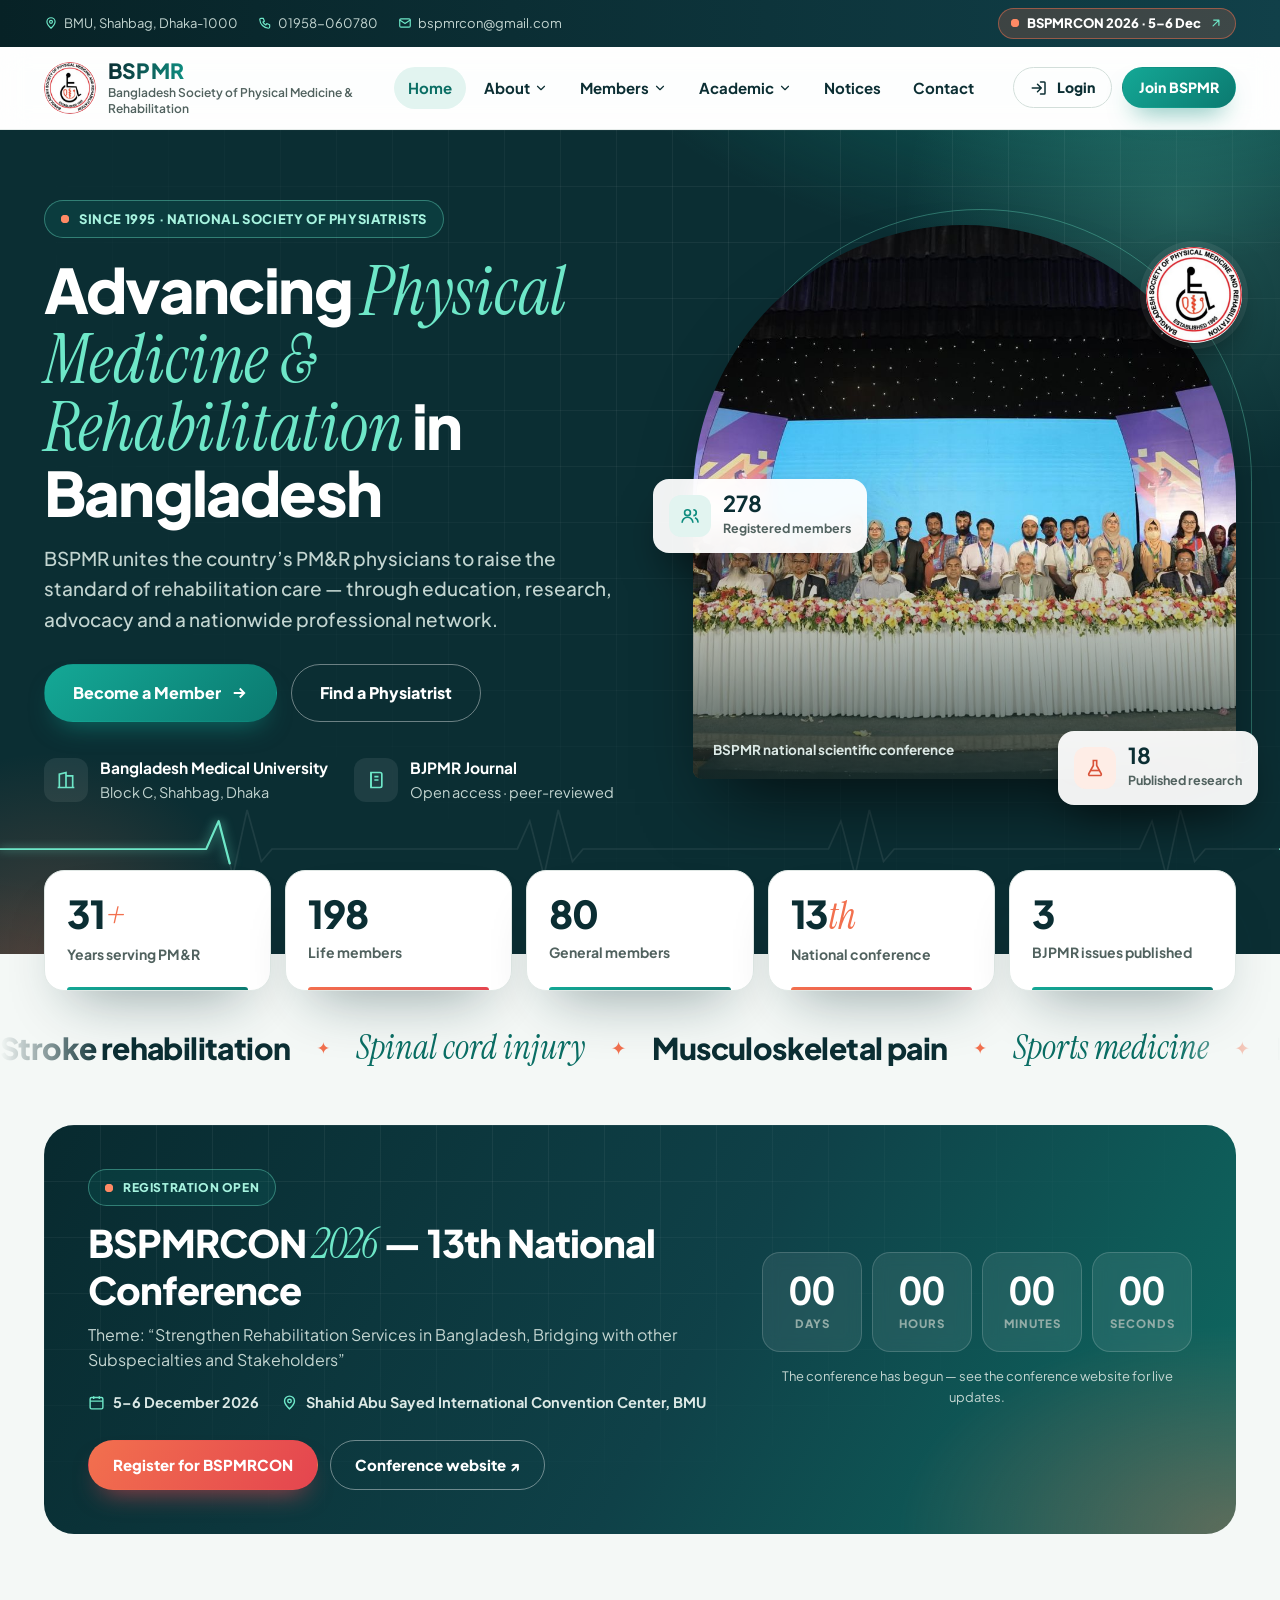
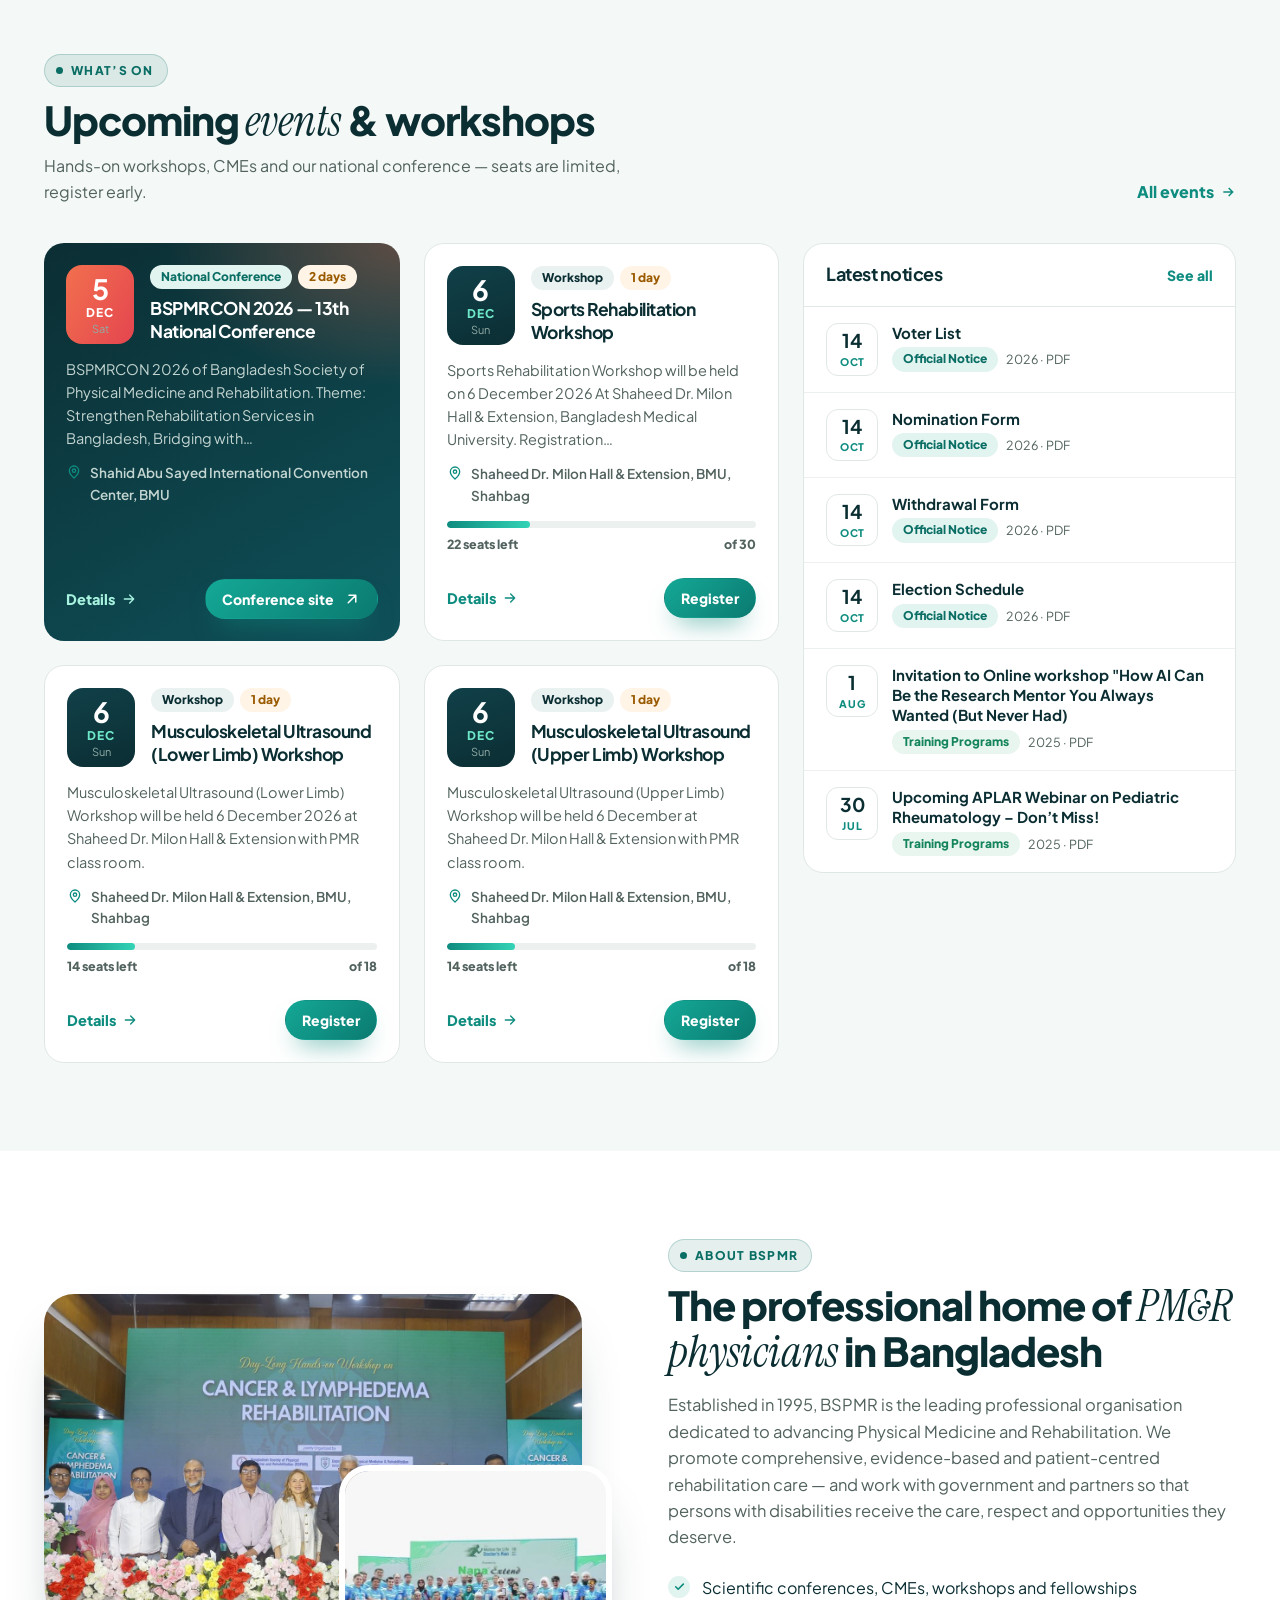
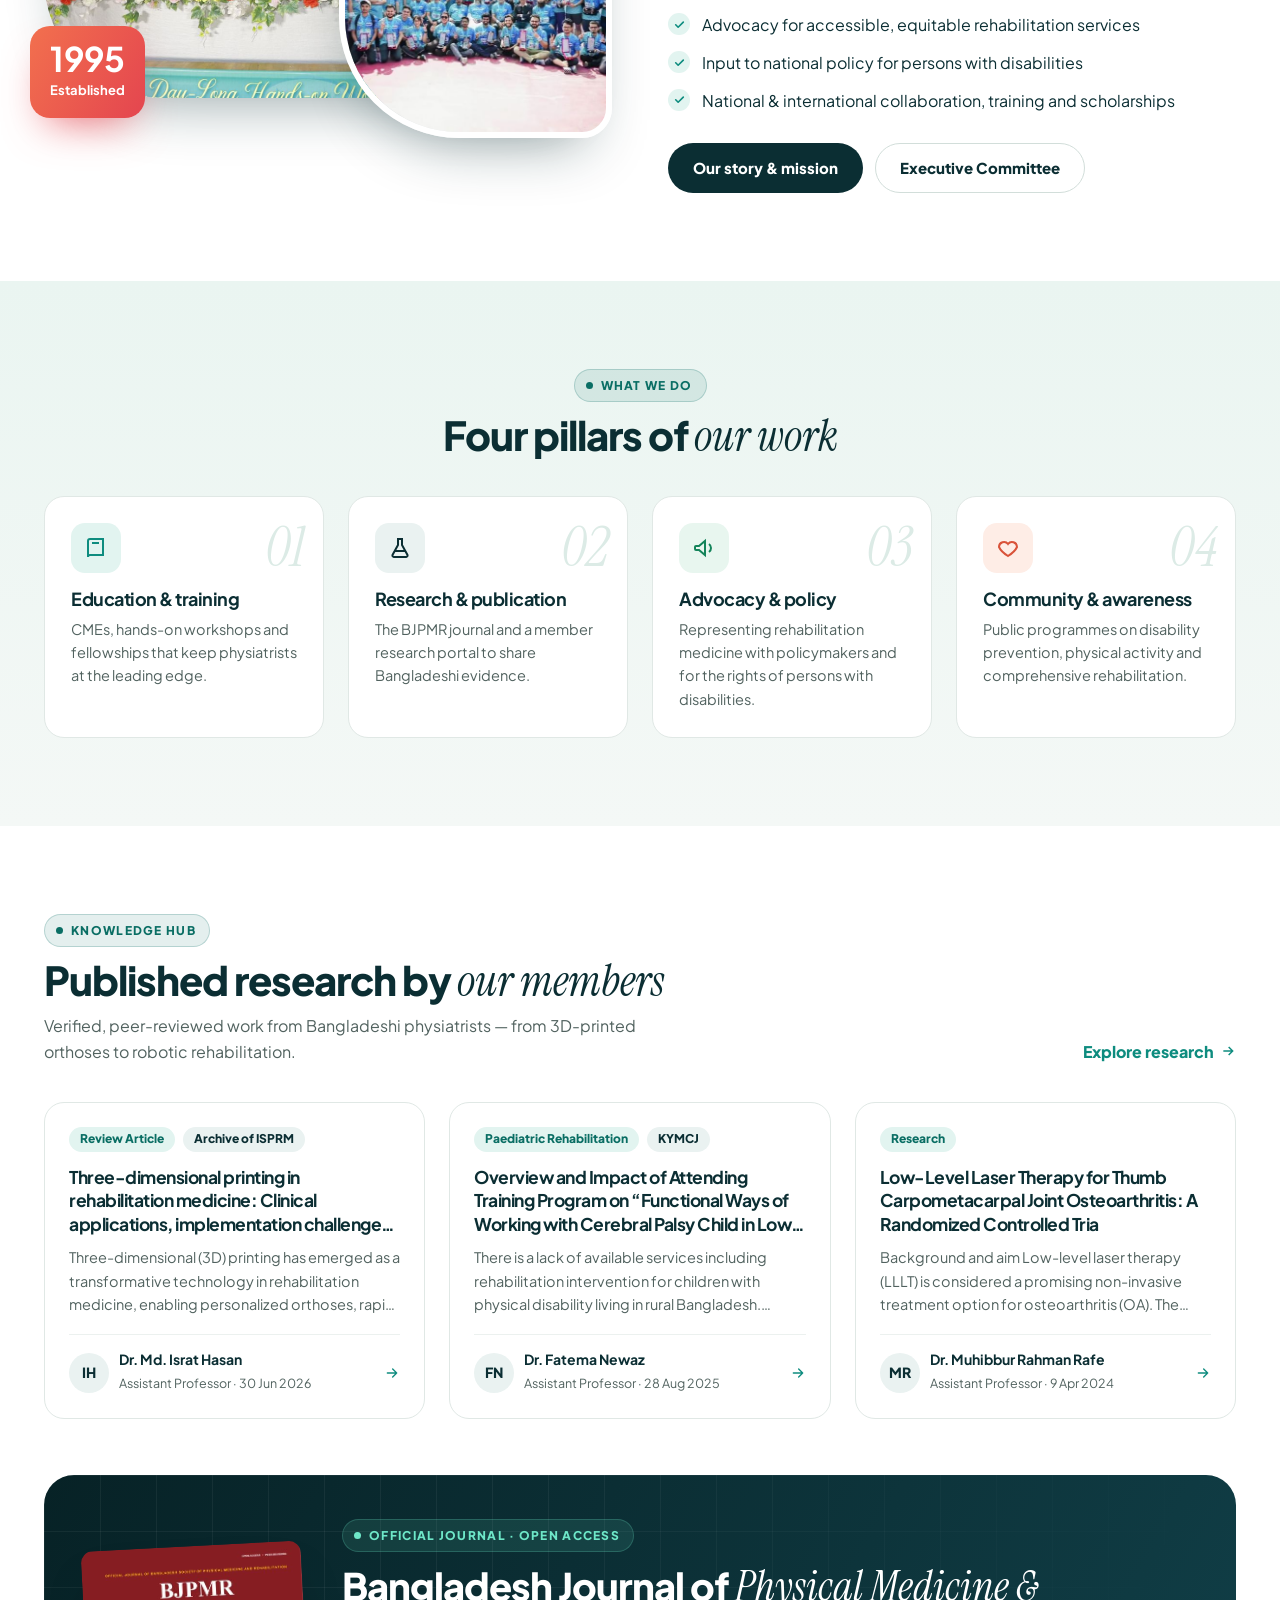
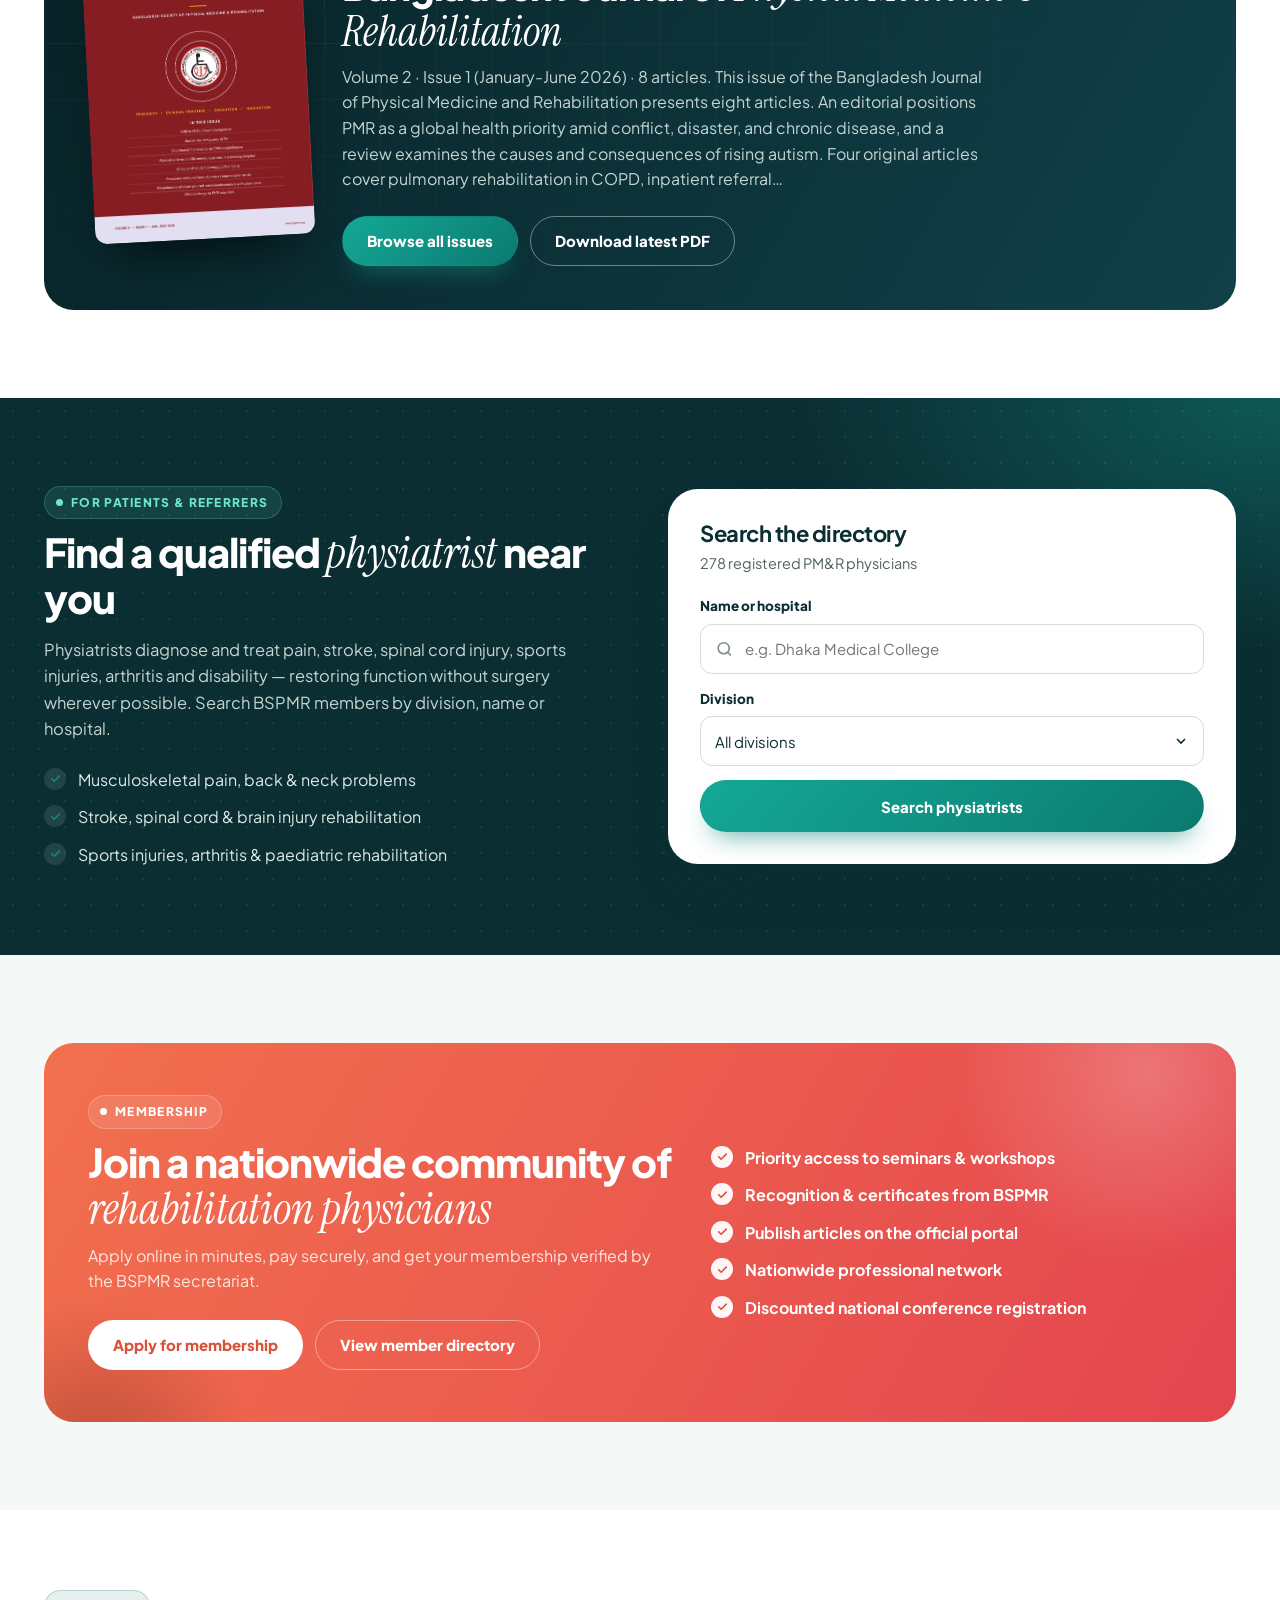
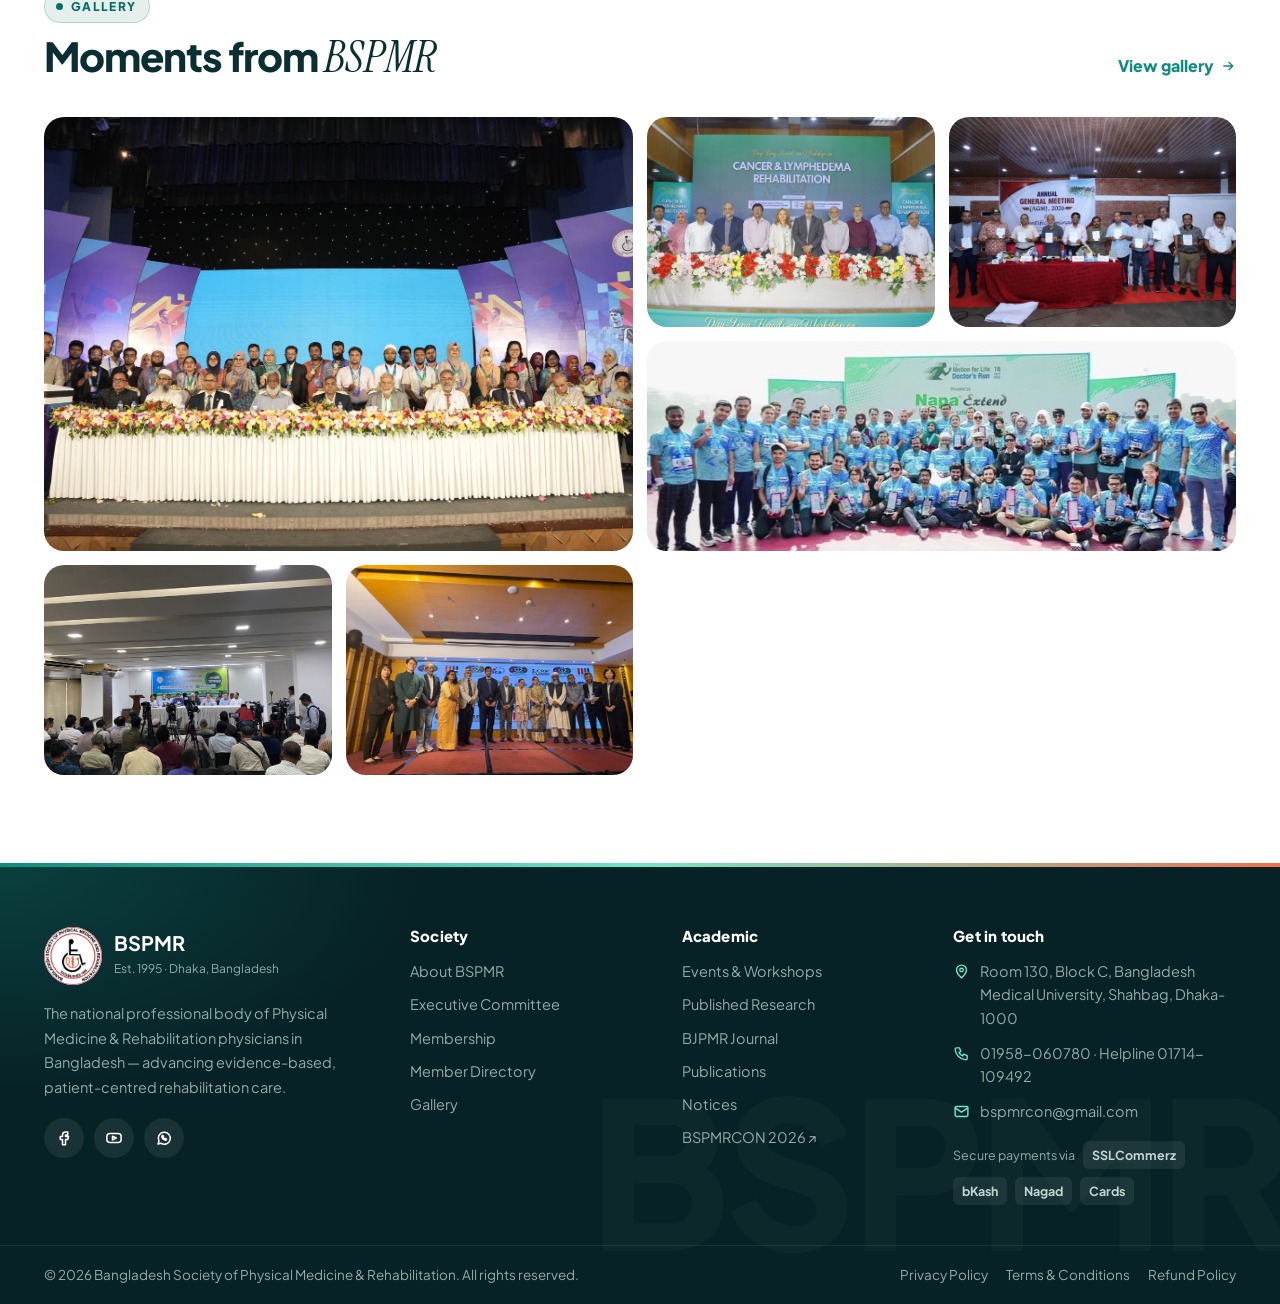
==== commit 2f430249: "Give the main site its own visual theme Deep teal with mint highlights and a coral accent, Plus Jaka" ====
--- a/index.html
+++ b/index.html
@@ -5,11 +5,11 @@
 <meta name="viewport" content="width=device-width, initial-scale=1">
 <title>BSPMR — Bangladesh Society of Physical Medicine &amp; Rehabilitation</title>
 <meta name="description" content="Bangladesh Society of Physical Medicine and Rehabilitation (BSPMR) — the national professional body of PM&amp;R physicians in Bangladesh since 1995. Membership, events, research, BJPMR journal and Find a Physiatrist.">
-<meta name="theme-color" content="#0F2340">
+<meta name="theme-color" content="#0B2E33">
 <link rel="icon" type="image/png" href="assets/img/bspmr-logo.png">
 <link rel="preconnect" href="https://fonts.googleapis.com">
 <link rel="preconnect" href="https://fonts.gstatic.com" crossorigin>
-<link rel="stylesheet" href="https://fonts.googleapis.com/css2?family=Sora:wght@600;700;800&family=Manrope:wght@400;500;600;700;800&display=swap">
+<link rel="stylesheet" href="https://fonts.googleapis.com/css2?family=Plus+Jakarta+Sans:wght@400;500;600;700;800&family=Instrument+Serif:ital@0;1&display=swap">
 <link rel="stylesheet" href="assets/css/style.css">
 </head>
 <body data-page="home">
@@ -23,12 +23,12 @@
   <div class="hero-glow2 float1" aria-hidden="true"></div>
   <svg class="hero-ecg" viewBox="0 0 1440 120" preserveAspectRatio="none" aria-hidden="true">
     <path pathLength="1000" d="M0 70 H210 L232 70 L246 30 L262 108 L278 14 L294 88 L306 70 H560 L582 70 L596 30 L612 108 L628 14 L644 88 L656 70 H910 L932 70 L946 30 L962 108 L978 14 L994 88 L1006 70 H1260 L1282 70 L1296 30 L1312 108 L1328 14 L1344 88 L1356 70 H1440" fill="none" stroke="rgba(255,255,255,.08)" stroke-width="2"/>
-    <path class="ecg" pathLength="1000" d="M0 70 H210 L232 70 L246 30 L262 108 L278 14 L294 88 L306 70 H560 L582 70 L596 30 L612 108 L628 14 L644 88 L656 70 H910 L932 70 L946 30 L962 108 L978 14 L994 88 L1006 70 H1260 L1282 70 L1296 30 L1312 108 L1328 14 L1344 88 L1356 70 H1440" fill="none" stroke="#FF4A40" stroke-width="2.5" stroke-linecap="round" stroke-linejoin="round" stroke-dasharray="140 860" style="filter:drop-shadow(0 0 6px rgba(255,74,64,.85))"/>
+    <path class="ecg" pathLength="1000" d="M0 70 H210 L232 70 L246 30 L262 108 L278 14 L294 88 L306 70 H560 L582 70 L596 30 L612 108 L628 14 L644 88 L656 70 H910 L932 70 L946 30 L962 108 L978 14 L994 88 L1006 70 H1260 L1282 70 L1296 30 L1312 108 L1328 14 L1344 88 L1356 70 H1440" fill="none" stroke="#6EE7C8" stroke-width="2.5" stroke-linecap="round" stroke-linejoin="round" stroke-dasharray="140 860" style="filter:drop-shadow(0 0 6px rgba(110,231,200,.85))"/>
   </svg>
   <div class="wrap">
     <div>
       <div class="hero-badge in1"><span class="ping-dot"></span>SINCE 1995 · NATIONAL SOCIETY OF PHYSIATRISTS</div>
-      <h1 class="in2">Advancing <span>Physical Medicine &amp; Rehabilitation</span> in Bangladesh</h1>
+      <h1 class="in2">Advancing <em>Physical Medicine &amp; Rehabilitation</em> in Bangladesh</h1>
       <p class="hero-lead in3">BSPMR unites the country’s PM&amp;R physicians to raise the standard of rehabilitation care — through education, research, advocacy and a nationwide professional network.</p>
       <div class="hero-ctas in4">
         <a class="btn btn-red shine lift" href="membership.html">Become a Member <svg viewBox="0 0 24 24" fill="none" stroke="currentColor" stroke-width="2.4" aria-hidden="true"><path d="M5 12h14M13 6l6 6-6 6"/></svg></a>
@@ -46,7 +46,7 @@
       </figure>
       <div class="hero-logo"><img src="assets/img/bspmr-logo.png" alt="" width="96" height="96"></div>
       <div class="hero-chip chip-a float1"><span class="ic"><svg viewBox="0 0 24 24" fill="none" stroke="currentColor" stroke-width="2" aria-hidden="true"><circle cx="9" cy="8" r="3.5"/><path d="M2.5 20a6.5 6.5 0 0 1 13 0"/><path d="M16 4.5a3.5 3.5 0 0 1 0 7M18 14a6 6 0 0 1 3.5 6"/></svg></span><span><b id="chipMembers">278</b><small>Registered members</small></span></div>
-      <div class="hero-chip chip-b float2"><span class="ic ic-green"><svg viewBox="0 0 24 24" fill="none" stroke="currentColor" stroke-width="2" aria-hidden="true"><path d="M9 3h6M10 3v6L4.5 19a1.5 1.5 0 0 0 1.3 2h12.4a1.5 1.5 0 0 0 1.3-2L14 9V3"/><path d="M7 15h10"/></svg></span><span><b id="chipResearch">18</b><small>Published research</small></span></div>
+      <div class="hero-chip chip-b float2"><span class="ic ic-warm"><svg viewBox="0 0 24 24" fill="none" stroke="currentColor" stroke-width="2" aria-hidden="true"><path d="M9 3h6M10 3v6L4.5 19a1.5 1.5 0 0 0 1.3 2h12.4a1.5 1.5 0 0 0 1.3-2L14 9V3"/><path d="M7 15h10"/></svg></span><span><b id="chipResearch">18</b><small>Published research</small></span></div>
     </div>
   </div>
 </section>
@@ -64,8 +64,16 @@
   </div>
 </div>
 
+<!-- SPECIALTIES MARQUEE -->
+<div class="marq" aria-label="Areas of rehabilitation care">
+  <div class="marq-t">
+    <span>Stroke rehabilitation</span><span>Spinal cord injury</span><span>Musculoskeletal pain</span><span>Sports medicine</span><span>Paediatric rehabilitation</span><span>Prosthetics &amp; orthotics</span><span>Cancer &amp; lymphedema care</span><span>Interventional physiatry</span>
+    <span aria-hidden="true">Stroke rehabilitation</span><span aria-hidden="true">Spinal cord injury</span><span aria-hidden="true">Musculoskeletal pain</span><span aria-hidden="true">Sports medicine</span><span aria-hidden="true">Paediatric rehabilitation</span><span aria-hidden="true">Prosthetics &amp; orthotics</span><span aria-hidden="true">Cancer &amp; lymphedema care</span><span aria-hidden="true">Interventional physiatry</span>
+  </div>
+</div>
+
 <!-- CONFERENCE -->
-<section class="section-sm" style="padding-top:70px">
+<section class="section-sm" style="padding-top:44px">
   <div class="wrap">
     <div class="con rv">
       <div>
@@ -77,7 +85,7 @@
           <span><svg viewBox="0 0 24 24" fill="none" stroke="currentColor" stroke-width="2" aria-hidden="true"><path d="M12 21s-7-6.2-7-11a7 7 0 0 1 14 0c0 4.8-7 11-7 11z"/><circle cx="12" cy="10" r="2.5"/></svg>Shahid Abu Sayed International Convention Center, BMU</span>
         </div>
         <div style="display:flex;gap:12px;flex-wrap:wrap">
-          <a class="btn btn-red shine" href="https://mkrashed.github.io/bspmr-prototype/registration.html" target="_blank" rel="noopener">Register for BSPMRCON</a>
+          <a class="btn btn-warm shine" href="https://mkrashed.github.io/bspmr-prototype/registration.html" target="_blank" rel="noopener">Register for BSPMRCON</a>
           <a class="btn btn-ghost-light" href="https://mkrashed.github.io/bspmr-prototype/" target="_blank" rel="noopener">Conference website ↗</a>
         </div>
       </div>
@@ -98,7 +106,7 @@
 <section class="section" style="padding-top:60px">
   <div class="wrap">
     <div class="sh rv">
-      <div><span class="eyebrow">What’s on</span><h2>Upcoming events &amp; workshops</h2><p>Hands-on workshops, CMEs and our national conference — seats are limited, register early.</p></div>
+      <div><span class="eyebrow">What’s on</span><h2>Upcoming <em>events</em> &amp; workshops</h2><p>Hands-on workshops, CMEs and our national conference — seats are limited, register early.</p></div>
       <a class="link-arrow" href="events.html">All events <svg viewBox="0 0 24 24" fill="none" stroke="currentColor" stroke-width="2.2" aria-hidden="true"><path d="M5 12h14M13 6l6 6-6 6"/></svg></a>
     </div>
     <div class="grid" style="grid-template-columns:minmax(0,1.7fr) minmax(0,1fr);align-items:start" id="evNoticeGrid">
@@ -121,7 +129,7 @@
     </div>
     <div class="rv">
       <span class="eyebrow">About BSPMR</span>
-      <h2 style="font-size:clamp(28px,3.2vw,40px);font-weight:800;letter-spacing:-1px;margin:10px 0 18px">The professional home of PM&amp;R physicians in Bangladesh</h2>
+      <h2 style="font-size:clamp(28px,3.2vw,40px);font-weight:800;letter-spacing:-1px;margin:10px 0 18px">The professional home of <em>PM&amp;R physicians</em> in Bangladesh</h2>
       <p class="muted" style="font-size:16.5px">Established in 1995, BSPMR is the leading professional organisation dedicated to advancing Physical Medicine and Rehabilitation. We promote comprehensive, evidence-based and patient-centred rehabilitation care — and work with government and partners so that persons with disabilities receive the care, respect and opportunities they deserve.</p>
       <ul class="check-list" style="margin:24px 0 30px">
         <li>Scientific conferences, CMEs, workshops and fellowships</li>
@@ -138,14 +146,14 @@
 </section>
 
 <!-- PILLARS -->
-<section class="section">
-  <div class="wrap">
-    <div class="sh rv" style="justify-content:center;text-align:center"><div><span class="eyebrow">What we do</span><h2>Four pillars of our work</h2></div></div>
+<section class="section section-tint">
+  <div class="wrap">
+    <div class="sh rv" style="justify-content:center;text-align:center"><div><span class="eyebrow">What we do</span><h2>Four pillars of <em>our work</em></h2></div></div>
     <div class="grid g4">
       <div class="pillar lift rv"><span class="pillar-n">01</span><span class="ic"><svg viewBox="0 0 24 24" fill="none" stroke="currentColor" stroke-width="2" aria-hidden="true"><path d="M4 5a2 2 0 0 1 2-2h13v16H6a2 2 0 0 0-2 2z"/><path d="M4 19V5M8 7h7"/></svg></span><h3>Education &amp; training</h3><p>CMEs, hands-on workshops and fellowships that keep physiatrists at the leading edge.</p></div>
       <div class="pillar lift rv" style="transition-delay:60ms"><span class="pillar-n">02</span><span class="ic ic-navy"><svg viewBox="0 0 24 24" fill="none" stroke="currentColor" stroke-width="2" aria-hidden="true"><path d="M9 3h6M10 3v6L4.5 19a1.5 1.5 0 0 0 1.3 2h12.4a1.5 1.5 0 0 0 1.3-2L14 9V3"/><path d="M7 15h10"/></svg></span><h3>Research &amp; publication</h3><p>The BJPMR journal and a member research portal to share Bangladeshi evidence.</p></div>
       <div class="pillar lift rv" style="transition-delay:120ms"><span class="pillar-n">03</span><span class="ic ic-green"><svg viewBox="0 0 24 24" fill="none" stroke="currentColor" stroke-width="2" aria-hidden="true"><path d="M3 11v2a1 1 0 0 0 1 1h3l6 5V5L7 10H4a1 1 0 0 0-1 1z"/><path d="M17 8a5 5 0 0 1 0 8"/></svg></span><h3>Advocacy &amp; policy</h3><p>Representing rehabilitation medicine with policymakers and for the rights of persons with disabilities.</p></div>
-      <div class="pillar lift rv" style="transition-delay:180ms"><span class="pillar-n">04</span><span class="ic"><svg viewBox="0 0 24 24" fill="none" stroke="currentColor" stroke-width="2" aria-hidden="true"><path d="M12 20s-7-4.4-9-9a5 5 0 0 1 9-3 5 5 0 0 1 9 3c-2 4.6-9 9-9 9z"/></svg></span><h3>Community &amp; awareness</h3><p>Public programmes on disability prevention, physical activity and comprehensive rehabilitation.</p></div>
+      <div class="pillar lift rv" style="transition-delay:180ms"><span class="pillar-n">04</span><span class="ic ic-warm"><svg viewBox="0 0 24 24" fill="none" stroke="currentColor" stroke-width="2" aria-hidden="true"><path d="M12 20s-7-4.4-9-9a5 5 0 0 1 9-3 5 5 0 0 1 9 3c-2 4.6-9 9-9 9z"/></svg></span><h3>Community &amp; awareness</h3><p>Public programmes on disability prevention, physical activity and comprehensive rehabilitation.</p></div>
     </div>
   </div>
 </section>
@@ -154,17 +162,17 @@
 <section class="section section-white">
   <div class="wrap">
     <div class="sh rv">
-      <div><span class="eyebrow">Knowledge hub</span><h2>Published research by our members</h2><p>Verified, peer-reviewed work from Bangladeshi physiatrists — from 3D-printed orthoses to robotic rehabilitation.</p></div>
+      <div><span class="eyebrow">Knowledge hub</span><h2>Published research by <em>our members</em></h2><p>Verified, peer-reviewed work from Bangladeshi physiatrists — from 3D-printed orthoses to robotic rehabilitation.</p></div>
       <a class="link-arrow" href="research.html">Explore research <svg viewBox="0 0 24 24" fill="none" stroke="currentColor" stroke-width="2.2" aria-hidden="true"><path d="M5 12h14M13 6l6 6-6 6"/></svg></a>
     </div>
     <div class="grid g3" id="homeResearch"></div>
 
-    <div class="con rv" style="margin-top:56px;grid-template-columns:1fr;background:linear-gradient(120deg,#0A1A30,#16305A)">
+    <div class="con rv" style="margin-top:56px;grid-template-columns:1fr;background:linear-gradient(120deg,#072226,#114049)">
       <div class="jf">
         <img class="jf-cover" id="jfCover" src="assets/img/journal/v2i1.jpg" alt="Cover of the latest BJPMR issue" loading="lazy" width="451" height="600">
         <div>
           <span class="eyebrow" style="color:var(--coral)">Official journal · Open access</span>
-          <h2 style="margin-top:12px">Bangladesh Journal of Physical Medicine &amp; Rehabilitation</h2>
+          <h2 style="margin-top:12px">Bangladesh Journal of <em>Physical Medicine &amp; Rehabilitation</em></h2>
           <p id="jfDesc" style="margin-top:10px;max-width:640px">Published twice a year, free to read and download.</p>
           <div style="display:flex;gap:12px;flex-wrap:wrap;margin-top:24px">
             <a class="btn btn-red" href="journal.html">Browse all issues</a>
@@ -182,9 +190,9 @@
   <div class="wrap split" style="position:relative">
     <div class="rv">
       <span class="eyebrow">For patients &amp; referrers</span>
-      <h2 style="font-size:clamp(28px,3.2vw,40px);font-weight:800;letter-spacing:-1px;margin:10px 0 16px">Find a qualified physiatrist near you</h2>
-      <p style="color:#CBD5E1;font-size:16.5px">Physiatrists diagnose and treat pain, stroke, spinal cord injury, sports injuries, arthritis and disability — restoring function without surgery wherever possible. Search BSPMR members by division, name or hospital.</p>
-      <ul class="check-list" style="margin-top:24px;color:#E2E8F0">
+      <h2 style="font-size:clamp(28px,3.2vw,40px);font-weight:800;letter-spacing:-1px;margin:10px 0 16px">Find a qualified <em>physiatrist</em> near you</h2>
+      <p style="color:#C3D5D1;font-size:16.5px">Physiatrists diagnose and treat pain, stroke, spinal cord injury, sports injuries, arthritis and disability — restoring function without surgery wherever possible. Search BSPMR members by division, name or hospital.</p>
+      <ul class="check-list" style="margin-top:24px;color:#DCE9E6">
         <li>Musculoskeletal pain, back &amp; neck problems</li>
         <li>Stroke, spinal cord &amp; brain injury rehabilitation</li>
         <li>Sports injuries, arthritis &amp; paediatric rehabilitation</li>
@@ -208,7 +216,7 @@
     <div class="cta-band rv">
       <div>
         <span class="eyebrow" style="color:#fff">Membership</span>
-        <h2 style="margin-top:10px">Join a nationwide community of rehabilitation physicians</h2>
+        <h2 style="margin-top:10px">Join a nationwide community of <em>rehabilitation physicians</em></h2>
         <p>Apply online in minutes, pay securely, and get your membership verified by the BSPMR secretariat.</p>
         <div style="display:flex;gap:12px;flex-wrap:wrap;margin-top:26px">
           <a class="btn btn-white" href="membership.html">Apply for membership</a>
@@ -230,7 +238,7 @@
 <section class="section section-white" style="padding-top:80px">
   <div class="wrap">
     <div class="sh rv">
-      <div><span class="eyebrow">Gallery</span><h2>Moments from BSPMR</h2></div>
+      <div><span class="eyebrow">Gallery</span><h2>Moments from <em>BSPMR</em></h2></div>
       <a class="link-arrow" href="gallery.html">View gallery <svg viewBox="0 0 24 24" fill="none" stroke="currentColor" stroke-width="2.2" aria-hidden="true"><path d="M5 12h14M13 6l6 6-6 6"/></svg></a>
     </div>
     <div class="gal rv" id="homeGal"></div>
--- a/assets/css/style.css
+++ b/assets/css/style.css
@@ -1,28 +1,33 @@
 /* BSPMR main site prototype — shared styles
-   Visual language matches the BSPMRCON 2026 conference prototype:
-   navy #0F2340, signal red #D8222A, warm orange #EA5B2B, Sora + Manrope. */
+   Theme: deep teal ink, clinical teal, mint highlights and a warm coral accent
+   (echoing the red of the BSPMR logo). Plus Jakarta Sans + Instrument Serif. */
 
 :root{
-  --navy:#0F2340; --navy-2:#0A1A30; --navy-3:#16305A;
-  --red:#D8222A; --red-d:#B8181F; --orange:#EA5B2B; --coral:#FF7A6E;
-  --ink:#0F2340; --muted:#52606F; --muted-2:#7A8796;
-  --line:#E3E8EF; --line-2:#EEF1F5; --bg:#F7F9FC; --card:#FFFFFF;
-  --tint-red:#FDEEEE; --tint-blue:#EAF0F8; --tint-green:#E8F6EF; --green:#14845A;
-  --r-sm:10px; --r:16px; --r-lg:24px;
-  --shadow:0 18px 40px -22px rgba(15,35,64,.35);
-  --shadow-lg:0 30px 60px -28px rgba(15,35,64,.45);
+  --navy:#0B2E33; --navy-2:#072226; --navy-3:#114049;
+  --red:#0E8C7F; --red-d:#0A6E64; --orange:#F2704E; --coral:#6EE7C8;
+  --ink:#0B2E33; --muted:#51625F; --muted-2:#7D8D8A;
+  --line:#E0E8E5; --line-2:#ECF1EF; --bg:#F4F8F6; --card:#FFFFFF;
+  --tint-red:#E2F4F0; --tint-blue:#EAF2F1; --tint-green:#E8F6EF; --green:#14845A;
+  --warm:#F2704E; --warm-d:#D9533A; --tint-warm:#FEEDE6; --mint:#6EE7C8;
+  --grad:linear-gradient(135deg,#14A896,#0B7A70);
+  --grad-warm:linear-gradient(120deg,#F2704E,#E4454F);
+  --r-sm:12px; --r:20px; --r-lg:30px;
+  --shadow:0 18px 40px -22px rgba(11,46,51,.35);
+  --shadow-lg:0 30px 60px -28px rgba(11,46,51,.45);
   --wrap:1240px;
-  --f-head:'Sora',system-ui,sans-serif; --f-body:'Manrope',system-ui,sans-serif;
+  --f-head:'Plus Jakarta Sans',system-ui,sans-serif; --f-body:'Plus Jakarta Sans',system-ui,sans-serif;
+  --f-serif:'Instrument Serif',Georgia,serif;
 }
 *{box-sizing:border-box}
 html{scroll-behavior:smooth;-webkit-text-size-adjust:100%}
 body{margin:0;font-family:var(--f-body);color:var(--ink);background:var(--bg);line-height:1.6;font-size:16px;overflow-x:hidden}
 img{max-width:100%;height:auto;display:block}
 a{color:var(--red-d)} a:hover{color:var(--navy)}
-h1,h2,h3,h4{font-family:var(--f-head);line-height:1.15;margin:0;letter-spacing:-.4px}
+h1,h2,h3,h4{font-family:var(--f-head);line-height:1.15;margin:0;letter-spacing:-.5px}
+h1 em,h2 em,.serif{font-family:var(--f-serif);font-style:italic;font-weight:400;letter-spacing:0;font-size:1.1em;line-height:1}
 p{margin:0}
 button,input,select,textarea{font-family:inherit;font-size:inherit}
-:focus-visible{outline:3px solid rgba(216,34,42,.45);outline-offset:2px}
+:focus-visible{outline:3px solid rgba(14,140,127,.45);outline-offset:2px}
 .sr-only{position:absolute;width:1px;height:1px;overflow:hidden;clip:rect(0 0 0 0);white-space:nowrap}
 .wrap{max-width:var(--wrap);margin:0 auto;padding:0 24px}
 .skip{position:absolute;left:-999px;top:8px;background:var(--red);color:#fff;padding:10px 16px;border-radius:8px;z-index:999}
@@ -52,18 +57,20 @@
 .shine{position:relative;overflow:hidden}
 .shine::after{content:"";position:absolute;top:0;left:-60%;width:40%;height:100%;background:linear-gradient(100deg,transparent,rgba(255,255,255,.45),transparent);transform:skewX(-20deg);animation:shine 3.4s ease-in-out infinite}
 .ping-dot{position:relative;width:8px;height:8px;display:inline-block;flex-shrink:0}
-.ping-dot::before,.ping-dot::after{content:"";position:absolute;inset:0;border-radius:999px;background:#FF6B5E}
+.ping-dot::before,.ping-dot::after{content:"";position:absolute;inset:0;border-radius:999px;background:#FF8A65}
 .ping-dot::before{animation:ping 2s ease-out infinite}
 @media (prefers-reduced-motion:reduce){*,*::before,*::after{animation:none!important;transition:none!important}.rv{opacity:1;transform:none}}
 
 /* ---------- buttons ---------- */
 .btn{display:inline-flex;align-items:center;justify-content:center;gap:9px;min-height:46px;padding:12px 24px;border-radius:999px;font-weight:800;font-size:15px;text-decoration:none;border:1.5px solid transparent;cursor:pointer;transition:background .2s,color .2s,border-color .2s,transform .2s,box-shadow .2s;white-space:nowrap}
 .btn svg{width:18px;height:18px;flex-shrink:0}
-.btn-red{background:var(--red);color:#fff;box-shadow:0 12px 24px -12px rgba(216,34,42,.75)}
-.btn-red:hover{background:var(--red-d);color:#fff}
+.btn-red{background:var(--grad);color:#fff;box-shadow:0 14px 26px -12px rgba(14,140,127,.7)}
+.btn-red:hover{background:linear-gradient(135deg,#0F9284,#0A6A61);color:#fff}
+.btn-warm{background:var(--grad-warm);color:#fff;box-shadow:0 14px 26px -12px rgba(228,69,79,.7)}
+.btn-warm:hover{filter:brightness(.94);color:#fff}
 .btn-navy{background:var(--navy);color:#fff}
 .btn-navy:hover{background:var(--navy-3);color:#fff}
-.btn-ghost{background:transparent;color:var(--navy);border-color:#D3DAE4}
+.btn-ghost{background:transparent;color:var(--navy);border-color:#D2DEDA}
 .btn-ghost:hover{border-color:var(--red);color:var(--red)}
 .btn-ghost-light{background:transparent;color:#fff;border-color:rgba(255,255,255,.4)}
 .btn-ghost-light:hover{background:rgba(255,255,255,.08);color:#fff;border-color:#fff}
@@ -75,30 +82,29 @@
 .link-arrow:hover svg{transform:translateX(4px)}
 
 /* ---------- header ---------- */
-.topbar{background:var(--navy);color:#CBD5E1;font-size:13px}
+.topbar{background:linear-gradient(90deg,var(--navy-2),var(--navy-3));color:#C3D5D1;font-size:13px}
 .topbar .wrap{display:flex;flex-wrap:wrap;gap:6px 22px;align-items:center;justify-content:space-between;padding-top:8px;padding-bottom:8px}
 .topbar-info{display:flex;gap:20px;flex-wrap:wrap}
-.topbar-info span,.topbar-info a{display:inline-flex;align-items:center;gap:6px;color:#CBD5E1;text-decoration:none}
+.topbar-info span,.topbar-info a{display:inline-flex;align-items:center;gap:6px;color:#C3D5D1;text-decoration:none}
 .topbar-info a:hover{color:#fff}
 .topbar svg{width:14px;height:14px;color:var(--coral)}
-.topbar-con{display:inline-flex;align-items:center;gap:8px;color:#fff;text-decoration:none;font-weight:800;background:rgba(216,34,42,.22);border:1px solid rgba(255,120,110,.35);padding:4px 12px;border-radius:999px}
-.topbar-con:hover{color:#fff;background:rgba(216,34,42,.4)}
-.site-header{position:sticky;top:0;z-index:60;background:#fff;border-bottom:1px solid var(--line);transition:box-shadow .3s}
-.site-header.scrolled{box-shadow:0 14px 34px -16px rgba(15,35,64,.38)}
+.topbar-con{display:inline-flex;align-items:center;gap:8px;color:#fff;text-decoration:none;font-weight:800;background:rgba(242,112,78,.2);border:1px solid rgba(242,112,78,.5);padding:4px 12px;border-radius:999px}
+.topbar-con:hover{color:#fff;background:rgba(242,112,78,.4)}
+.site-header{position:sticky;top:0;z-index:60;background:rgba(255,255,255,.86);-webkit-backdrop-filter:saturate(1.6) blur(14px);backdrop-filter:saturate(1.6) blur(14px);border-bottom:1px solid rgba(224,232,229,.8);transition:box-shadow .3s}
+.site-header.scrolled{box-shadow:0 14px 34px -16px rgba(11,46,51,.38)}
 .hdr{display:flex;align-items:center;justify-content:space-between;gap:18px;padding-top:12px;padding-bottom:12px}
 .brand{display:flex;align-items:center;gap:12px;text-decoration:none;color:var(--navy);min-width:0}
 .brand img{width:52px;height:52px;border-radius:50%;object-fit:cover;flex-shrink:0;transition:transform .3s}
 .site-header.scrolled .brand img{transform:scale(.86)}
-.brand-name{font-family:var(--f-head);font-weight:800;font-size:20px;letter-spacing:.4px;line-height:1.1}
+.brand-name{font-family:var(--f-head);font-weight:800;font-size:21px;letter-spacing:.2px;line-height:1.1;background:linear-gradient(90deg,var(--navy),var(--red));-webkit-background-clip:text;background-clip:text;color:transparent}
 .brand-name b{color:var(--red)}
 .brand-sub{display:block;font-size:12px;color:var(--muted);font-weight:600;line-height:1.3;max-width:260px}
 .nav{display:flex;align-items:center;gap:4px}
 .nav-item{position:relative}
-.nav-link{display:inline-flex;align-items:center;gap:4px;padding:10px 12px;font-weight:700;font-size:15px;color:var(--navy);text-decoration:none;border-radius:10px;background:none;border:0;cursor:pointer;position:relative}
+.nav-link{display:inline-flex;align-items:center;gap:4px;padding:9px 14px;font-weight:700;font-size:15px;color:var(--navy);text-decoration:none;border-radius:999px;background:none;border:0;cursor:pointer;position:relative;transition:background .2s,color .2s}
 .nav-link svg{width:14px;height:14px;transition:transform .25s}
-.nav-link:hover,.nav-item:focus-within>.nav-link{color:var(--red)}
-.nav-link.active{color:var(--red)}
-.nav-link.active::after{content:"";position:absolute;left:12px;right:12px;bottom:3px;height:2px;background:var(--red);border-radius:2px}
+.nav-link:hover,.nav-item:focus-within>.nav-link{color:var(--red-d);background:var(--bg)}
+.nav-link.active{color:var(--red-d);background:var(--tint-red)}
 .dropdown{position:absolute;top:100%;left:-8px;min-width:270px;background:#fff;border:1px solid var(--line);border-radius:var(--r);box-shadow:var(--shadow-lg);padding:8px;opacity:0;visibility:hidden;transform:translateY(8px);transition:opacity .2s,transform .2s,visibility .2s}
 .nav-item:hover .dropdown,.nav-item:focus-within .dropdown,.nav-item.open .dropdown{opacity:1;visibility:visible;transform:none}
 .nav-item:hover>.nav-link svg,.nav-item.open>.nav-link svg{transform:rotate(180deg)}
@@ -110,7 +116,7 @@
 .dd-t{font-weight:800;font-size:14px;display:block;line-height:1.3}
 .dd-d{font-size:12.5px;color:var(--muted);display:block;line-height:1.4}
 .hdr-cta{display:flex;align-items:center;gap:10px}
-.menu-btn{display:none;width:46px;height:46px;border-radius:12px;border:1.5px solid #D3DAE4;background:#fff;align-items:center;justify-content:center;cursor:pointer;color:var(--navy)}
+.menu-btn{display:none;width:46px;height:46px;border-radius:12px;border:1.5px solid #D2DEDA;background:#fff;align-items:center;justify-content:center;cursor:pointer;color:var(--navy)}
 .menu-btn svg{width:22px;height:22px}
 .mnav{display:none;border-top:1px solid var(--line);background:#fff;max-height:calc(100vh - 80px);overflow:auto}
 .mnav.open{display:block;animation:fadeIn .25s both}
@@ -125,40 +131,41 @@
 @media (max-width:720px){.topbar-info .hide-sm{display:none}.brand-sub{display:none}.hdr-cta .btn-red{display:none}.brand img{width:46px;height:46px}}
 
 /* ---------- page hero (inner pages) ---------- */
-.phero{position:relative;background:var(--navy);color:#fff;overflow:hidden}
-.phero::before{content:"";position:absolute;inset:0;background-image:radial-gradient(rgba(255,255,255,.08) 1px,transparent 1px);background-size:26px 26px}
-.phero::after{content:"";position:absolute;width:520px;height:520px;border-radius:50%;right:-160px;top:-240px;background:radial-gradient(circle,rgba(216,34,42,.45),transparent 65%)}
+.phero{position:relative;background:radial-gradient(900px 480px at 88% -20%,rgba(20,168,150,.55),transparent 62%),radial-gradient(700px 420px at -8% 120%,rgba(242,112,78,.25),transparent 60%),var(--navy);color:#fff;overflow:hidden}
+.phero::before{content:"";position:absolute;inset:0;background-image:linear-gradient(rgba(255,255,255,.055) 1px,transparent 1px),linear-gradient(90deg,rgba(255,255,255,.055) 1px,transparent 1px);background-size:56px 56px;-webkit-mask-image:radial-gradient(ellipse at 70% 20%,#000 20%,transparent 72%);mask-image:radial-gradient(ellipse at 70% 20%,#000 20%,transparent 72%)}
 .phero .wrap{position:relative;z-index:1;padding-top:54px;padding-bottom:62px}
-.crumbs{display:flex;gap:8px;align-items:center;font-size:13.5px;color:#9DAEC4;margin-bottom:14px;flex-wrap:wrap}
-.crumbs a{color:#CBD5E1;text-decoration:none;font-weight:700}
+.crumbs{display:flex;gap:8px;align-items:center;font-size:13.5px;color:#92ACA7;margin-bottom:14px;flex-wrap:wrap}
+.crumbs a{color:#C3D5D1;text-decoration:none;font-weight:700}
 .crumbs a:hover{color:#fff}
 .phero h1{font-size:clamp(30px,4vw,48px);font-weight:800;letter-spacing:-1.2px;max-width:820px}
-.phero h1 em{font-style:normal;color:#FF5A50}
-.phero p{color:#CBD5E1;font-size:clamp(15px,1.4vw,18px);max-width:720px;margin-top:14px;font-weight:500}
+.phero h1 em{color:var(--mint)}
+.phero p{color:#C3D5D1;font-size:clamp(15px,1.4vw,18px);max-width:720px;margin-top:14px;font-weight:500}
 .phero-ecg{position:absolute;left:0;right:0;bottom:0;width:100%;height:60px;pointer-events:none;z-index:1}
 
 /* ---------- sections ---------- */
 .section{padding:88px 0}
 .section-sm{padding:60px 0}
 .section-white{background:#fff}
-.section-navy{background:var(--navy);color:#fff}
-.eyebrow{display:inline-flex;align-items:center;gap:8px;font-size:12.5px;font-weight:800;letter-spacing:1.4px;text-transform:uppercase;color:var(--red)}
-.eyebrow::before{content:"";width:22px;height:2px;background:currentColor;border-radius:2px}
+.section-navy{background:radial-gradient(800px 420px at 100% 0%,rgba(20,168,150,.35),transparent 60%),var(--navy);color:#fff}
+.section-tint{background:linear-gradient(180deg,#EAF5F1,var(--bg))}
+.eyebrow{display:inline-flex;align-items:center;gap:8px;font-size:12px;font-weight:800;letter-spacing:1.3px;text-transform:uppercase;color:var(--red-d);padding:6px 13px 6px 11px;border-radius:999px;background:color-mix(in srgb,currentColor 11%,transparent);border:1px solid color-mix(in srgb,currentColor 22%,transparent)}
+.eyebrow::before{content:"";width:7px;height:7px;background:currentColor;border-radius:50%}
 .section-navy .eyebrow{color:var(--coral)}
 .sh{display:flex;justify-content:space-between;align-items:flex-end;gap:20px;flex-wrap:wrap;margin-bottom:38px}
 .sh h2{font-size:clamp(28px,3.2vw,40px);font-weight:800;letter-spacing:-1px;margin-top:10px}
 .sh p{color:var(--muted);max-width:620px;margin-top:10px}
-.section-navy .sh p{color:#CBD5E1}
+.section-navy .sh p{color:#C3D5D1}
 .grid{display:grid;gap:24px}
 .g2{grid-template-columns:repeat(auto-fit,minmax(min(100%,420px),1fr))}
 .g3{grid-template-columns:repeat(auto-fit,minmax(min(100%,300px),1fr))}
 .g4{grid-template-columns:repeat(auto-fit,minmax(min(100%,230px),1fr))}
-.card{background:var(--card);border:1px solid var(--line);border-radius:var(--r);padding:26px}
+.card{background:var(--card);border:1px solid var(--line);border-radius:var(--r);padding:26px;box-shadow:0 1px 2px rgba(11,46,51,.04)}
 .card h3{font-size:19px;font-weight:700}
 .ic{width:50px;height:50px;border-radius:14px;background:var(--tint-red);color:var(--red);display:inline-flex;align-items:center;justify-content:center;flex-shrink:0}
 .ic svg{width:24px;height:24px}
 .ic-navy{background:var(--tint-blue);color:var(--navy)}
 .ic-green{background:var(--tint-green);color:var(--green)}
+.ic-warm{background:var(--tint-warm);color:var(--warm-d)}
 .tag{display:inline-flex;align-items:center;gap:6px;font-size:12px;font-weight:800;padding:5px 11px;border-radius:999px;background:var(--tint-blue);color:var(--navy);line-height:1.2}
 .tag-red{background:var(--tint-red);color:var(--red-d)}
 .tag-green{background:var(--tint-green);color:var(--green)}
@@ -166,89 +173,92 @@
 .muted{color:var(--muted)}
 .check-list{list-style:none;padding:0;margin:0;display:grid;gap:12px}
 .check-list li{display:flex;gap:12px;align-items:flex-start}
-.check-list li::before{content:"";width:22px;height:22px;flex-shrink:0;border-radius:50%;margin-top:1px;background:var(--tint-red) url("data:image/svg+xml,%3Csvg xmlns='http://www.w3.org/2000/svg' viewBox='0 0 24 24' fill='none' stroke='%23D8222A' stroke-width='3' stroke-linecap='round' stroke-linejoin='round'%3E%3Cpath d='M5 12.5l4.5 4.5L19 7.5'/%3E%3C/svg%3E") center/13px no-repeat}
+.check-list li::before{content:"";width:22px;height:22px;flex-shrink:0;border-radius:50%;margin-top:1px;background:var(--tint-red) url("data:image/svg+xml,%3Csvg xmlns='http://www.w3.org/2000/svg' viewBox='0 0 24 24' fill='none' stroke='%230E8C7F' stroke-width='3' stroke-linecap='round' stroke-linejoin='round'%3E%3Cpath d='M5 12.5l4.5 4.5L19 7.5'/%3E%3C/svg%3E") center/13px no-repeat}
 .section-navy .check-list li::before{background-color:rgba(255,255,255,.1)}
 
 /* ---------- home hero ---------- */
-.hero{position:relative;background:var(--navy);color:#fff;overflow:hidden}
-.hero::before{content:"";position:absolute;inset:0;background-image:radial-gradient(rgba(255,255,255,.08) 1px,transparent 1px);background-size:28px 28px}
-.hero-glow1{position:absolute;width:600px;height:600px;border-radius:50%;right:-200px;top:-220px;background:radial-gradient(circle,rgba(216,34,42,.45),transparent 65%)}
-.hero-glow2{position:absolute;width:460px;height:460px;border-radius:50%;left:-180px;bottom:-240px;background:radial-gradient(circle,rgba(234,91,43,.25),transparent 65%)}
+.hero{position:relative;background:radial-gradient(900px 480px at 88% -20%,rgba(20,168,150,.55),transparent 62%),radial-gradient(700px 420px at -8% 120%,rgba(242,112,78,.25),transparent 60%),var(--navy);color:#fff;overflow:hidden}
+.hero::before{content:"";position:absolute;inset:0;background-image:linear-gradient(rgba(255,255,255,.055) 1px,transparent 1px),linear-gradient(90deg,rgba(255,255,255,.055) 1px,transparent 1px);background-size:56px 56px;-webkit-mask-image:radial-gradient(ellipse at 70% 20%,#000 20%,transparent 72%);mask-image:radial-gradient(ellipse at 70% 20%,#000 20%,transparent 72%)}
+.hero-glow1{position:absolute;width:600px;height:600px;border-radius:50%;right:-200px;top:-220px;background:radial-gradient(circle,rgba(110,231,200,.22),transparent 65%)}
+.hero-glow2{position:absolute;width:460px;height:460px;border-radius:50%;left:-180px;bottom:-240px;background:radial-gradient(circle,rgba(242,112,78,.25),transparent 65%)}
 .hero-ecg{position:absolute;left:0;right:0;bottom:70px;width:100%;height:84px;pointer-events:none}
 .hero .wrap{position:relative;display:grid;grid-template-columns:1.05fr .95fr;gap:48px;align-items:center;padding-top:70px;padding-bottom:150px}
-.hero-badge{display:inline-flex;align-items:center;gap:10px;padding:8px 16px;border-radius:999px;background:rgba(216,34,42,.16);border:1px solid rgba(255,120,110,.4);font-size:13px;font-weight:800;letter-spacing:.6px;color:#FFB4AC}
+.hero-badge{display:inline-flex;align-items:center;gap:10px;padding:8px 16px;border-radius:999px;background:rgba(14,140,127,.16);border:1px solid rgba(110,231,200,.4);font-size:13px;font-weight:800;letter-spacing:.6px;color:#A7F3DF}
 .hero h1{font-size:clamp(36px,4.8vw,62px);line-height:1.04;font-weight:800;letter-spacing:-1.8px;margin:20px 0 18px}
-.hero h1 span{color:#FF5A50}
-.hero-lead{font-size:clamp(16px,1.5vw,19px);color:#CBD5E1;max-width:580px;font-weight:500}
+.hero h1 em{color:var(--mint)}
+.hero-lead{font-size:clamp(16px,1.5vw,19px);color:#C3D5D1;max-width:580px;font-weight:500}
 .hero-ctas{display:flex;flex-wrap:wrap;gap:14px;margin:30px 0 34px}
 .hero-ctas .btn{min-height:54px;padding:15px 28px;font-size:16px}
-.hero-meta{display:flex;flex-wrap:wrap;gap:26px;color:#CBD5E1;font-size:14.5px}
+.hero-meta{display:flex;flex-wrap:wrap;gap:26px;color:#C3D5D1;font-size:14.5px}
 .hero-meta>span{display:inline-flex;align-items:center;gap:12px}
 .hero-meta strong{color:#fff;display:block;font-size:15.5px}
 .hm-ic{width:44px;height:44px;border-radius:12px;background:rgba(255,255,255,.08);display:inline-flex;align-items:center;justify-content:center;color:var(--coral)}
 .hm-ic svg{width:20px;height:20px}
 .hero-visual{position:relative}
-.hero-photo{position:relative;border-radius:28px;overflow:hidden;aspect-ratio:4/3.3;box-shadow:0 40px 80px -30px rgba(0,0,0,.75),0 0 0 8px rgba(255,255,255,.05)}
-.hero-photo img{width:100%;height:100%;object-fit:cover}
-.hero-photo::after{content:"";position:absolute;inset:0;background:linear-gradient(180deg,transparent 55%,rgba(10,26,48,.75))}
-.hero-photo figcaption{position:absolute;left:20px;bottom:18px;z-index:1;font-size:13.5px;font-weight:700;color:#E2E8F0}
-.hero-chip{position:absolute;background:#fff;color:var(--navy);border-radius:16px;padding:13px 16px;box-shadow:0 22px 44px -14px rgba(0,0,0,.55);display:flex;gap:12px;align-items:center;z-index:2}
+.hero-visual::before{content:"";position:absolute;inset:-16px -16px 16px 16px;border-radius:999px 999px 34px 34px;border:1.5px solid rgba(110,231,200,.35);pointer-events:none}
+.hero-photo{position:relative;border-radius:999px 999px 34px 34px;overflow:hidden;aspect-ratio:1/1.02;box-shadow:0 40px 80px -30px rgba(0,0,0,.75)}
+.hero-photo img{width:100%;height:100%;object-fit:cover;object-position:50% 40%}
+.hero-photo::after{content:"";position:absolute;inset:0;background:linear-gradient(180deg,transparent 55%,rgba(7,34,38,.75))}
+.hero-photo figcaption{position:absolute;left:20px;bottom:18px;z-index:1;font-size:13.5px;font-weight:700;color:#DCE9E6}
+.hero-chip{position:absolute;background:rgba(255,255,255,.94);-webkit-backdrop-filter:blur(10px);backdrop-filter:blur(10px);color:var(--navy);border-radius:16px;padding:13px 16px;box-shadow:0 22px 44px -14px rgba(0,0,0,.55);display:flex;gap:12px;align-items:center;z-index:2}
 .hero-chip b{font-family:var(--f-head);font-size:22px;display:block;line-height:1}
 .hero-chip small{font-size:12.5px;color:var(--muted);font-weight:700}
 .hero-chip .ic{width:42px;height:42px;border-radius:12px}
 .hero-chip .ic svg{width:20px;height:20px}
-.chip-a{left:-34px;top:12%}
+.chip-a{left:-40px;top:46%}
 .chip-b{right:-22px;bottom:-26px}
-.hero-logo{position:absolute;right:-18px;top:-24px;width:96px;height:96px;border-radius:50%;background:#fff;box-shadow:0 18px 40px -12px rgba(0,0,0,.6),0 0 0 6px rgba(255,255,255,.08);overflow:hidden;z-index:2}
-@media (max-width:980px){.hero .wrap{grid-template-columns:1fr;padding-bottom:130px}.hero-visual{max-width:560px;margin:10px auto 0;width:100%}.chip-a{left:-8px}.chip-b{right:-6px}.hero-logo{right:-6px}}
-@media (max-width:520px){.hero-chip{padding:10px 12px}.hero-chip b{font-size:18px}.chip-a{top:-18px}.hero-logo{width:72px;height:72px}}
+.hero-logo{position:absolute;right:-6px;top:4%;width:96px;height:96px;border-radius:50%;background:#fff;box-shadow:0 18px 40px -12px rgba(0,0,0,.6),0 0 0 6px rgba(255,255,255,.08);overflow:hidden;z-index:2}
+@media (max-width:980px){.hero .wrap{grid-template-columns:1fr;padding-bottom:130px}.hero-visual{max-width:460px;margin:10px auto 0;width:100%}.chip-a{left:-8px}.chip-b{right:-6px}.hero-logo{right:-6px}}
+@media (max-width:520px){.hero-chip{padding:10px 12px}.hero-chip b{font-size:18px}.chip-a{left:-6px}.hero-logo{width:72px;height:72px}.hero-visual::before{inset:-10px -8px 10px 8px}}
 
 /* stats band overlapping hero */
 .stats{position:relative;z-index:3;margin-top:-84px}
-.stats-in{background:#fff;border-radius:var(--r-lg);box-shadow:var(--shadow-lg);display:grid;grid-template-columns:repeat(5,1fr);overflow:hidden;border:1px solid var(--line)}
-.stat{padding:26px 22px;border-right:1px solid var(--line-2);text-align:left}
-.stat:last-child{border-right:0}
-.stat b{font-family:var(--f-head);font-size:clamp(28px,3vw,38px);font-weight:800;color:var(--navy);display:block;line-height:1;letter-spacing:-1px}
-.stat b i{font-style:normal;color:var(--red)}
+.stats-in{display:grid;grid-template-columns:repeat(5,1fr);gap:14px}
+.stat{padding:24px 22px;text-align:left;background:#fff;border-radius:var(--r);box-shadow:var(--shadow-lg);border:1px solid var(--line);position:relative;overflow:hidden}
+.stat::after{content:"";position:absolute;left:22px;right:22px;bottom:0;height:3px;border-radius:3px 3px 0 0;background:var(--grad)}
+.stat:nth-child(even)::after{background:var(--grad-warm)}
+.stat b{font-family:var(--f-head);font-size:clamp(28px,3vw,40px);font-weight:800;color:var(--navy);display:block;line-height:1;letter-spacing:-1.2px}
+.stat b i{font-family:var(--f-serif);font-weight:400;color:var(--warm);letter-spacing:0}
 .stat span{display:block;margin-top:8px;font-size:14px;color:var(--muted);font-weight:700}
-@media (max-width:900px){.stats-in{grid-template-columns:repeat(2,1fr)}.stat{border-bottom:1px solid var(--line-2)}.stat:nth-child(2n){border-right:0}.stat:last-child{grid-column:1/-1}}
+@media (max-width:900px){.stats-in{grid-template-columns:repeat(2,1fr);gap:10px}.stat:last-child{grid-column:1/-1}}
 
 /* conference band */
-.con{position:relative;border-radius:var(--r-lg);overflow:hidden;background:linear-gradient(120deg,#0F2340 0%,#16305A 55%,#5B1A2A 100%);color:#fff;display:grid;grid-template-columns:1.2fr .8fr;gap:30px;padding:44px;align-items:center}
-.con::before{content:"";position:absolute;inset:0;background-image:radial-gradient(rgba(255,255,255,.07) 1px,transparent 1px);background-size:22px 22px}
+.con{position:relative;border-radius:var(--r-lg);overflow:hidden;background:radial-gradient(520px 320px at 100% 100%,rgba(242,112,78,.35),transparent 65%),linear-gradient(120deg,#082A2F 0%,#0F4148 55%,#0E6B62 100%);color:#fff;display:grid;grid-template-columns:1.2fr .8fr;gap:30px;padding:44px;align-items:center}
+.con::before{content:"";position:absolute;inset:0;background-image:linear-gradient(rgba(255,255,255,.055) 1px,transparent 1px),linear-gradient(90deg,rgba(255,255,255,.055) 1px,transparent 1px);background-size:56px 56px;-webkit-mask-image:radial-gradient(ellipse at 20% 0%,#000 20%,transparent 72%);mask-image:radial-gradient(ellipse at 20% 0%,#000 20%,transparent 72%)}
 .con>*{position:relative}
 .con h2{font-size:clamp(26px,3vw,38px);font-weight:800;letter-spacing:-1px;margin:14px 0 10px}
-.con h2 span{color:#FF5A50}
-.con p{color:#CBD5E1}
-.con-meta{display:flex;gap:22px;flex-wrap:wrap;margin:18px 0 26px;font-size:14.5px;color:#E2E8F0;font-weight:700}
+.con h2 span{color:var(--mint);font-family:var(--f-serif);font-style:italic;font-weight:400;font-size:1.1em}
+.con p{color:#C3D5D1}
+.con-meta{display:flex;gap:22px;flex-wrap:wrap;margin:18px 0 26px;font-size:14.5px;color:#DCE9E6;font-weight:700}
 .con-meta span{display:inline-flex;gap:8px;align-items:center}
 .con-meta svg{width:17px;height:17px;color:var(--coral)}
 .cd{display:grid;grid-template-columns:repeat(4,1fr);gap:10px}
-.cd div{background:rgba(255,255,255,.07);border:1px solid rgba(255,255,255,.14);border-radius:14px;padding:16px 6px;text-align:center}
+.cd div{background:rgba(255,255,255,.08);-webkit-backdrop-filter:blur(8px);backdrop-filter:blur(8px);border:1px solid rgba(255,255,255,.16);border-radius:18px;padding:18px 6px;text-align:center}
 .cd b{font-family:var(--f-head);font-size:clamp(26px,3vw,38px);display:block;line-height:1;font-variant-numeric:tabular-nums}
-.cd small{display:block;margin-top:6px;font-size:11.5px;letter-spacing:1px;text-transform:uppercase;color:#9DAEC4;font-weight:800}
-.cd-note{margin-top:14px;text-align:center;font-size:13px;color:#9DAEC4}
+.cd small{display:block;margin-top:6px;font-size:11.5px;letter-spacing:1px;text-transform:uppercase;color:#92ACA7;font-weight:800}
+.cd-note{margin-top:14px;text-align:center;font-size:13px;color:#92ACA7}
 @media (max-width:900px){.con{grid-template-columns:1fr;padding:30px 24px}}
 
 /* events */
-.ev{display:flex;flex-direction:column;background:#fff;border:1px solid var(--line);border-radius:var(--r);overflow:hidden;height:100%}
+.ev{display:flex;flex-direction:column;background:#fff;border:1px solid var(--line);border-radius:var(--r);overflow:hidden;height:100%;transition:transform .35s cubic-bezier(.2,.7,.2,1),box-shadow .35s,border-color .35s}
+.ev:hover{transform:translateY(-4px);box-shadow:var(--shadow-lg);border-color:transparent}
 .ev-top{display:flex;gap:16px;padding:22px 22px 0}
-.ev-date{width:68px;flex-shrink:0;border-radius:14px;background:var(--navy);color:#fff;text-align:center;padding:10px 0;line-height:1}
+.ev-date{width:68px;flex-shrink:0;border-radius:16px;background:linear-gradient(160deg,var(--navy-3),var(--navy));color:#fff;text-align:center;padding:10px 0;line-height:1}
 .ev-date b{font-family:var(--f-head);font-size:28px;display:block}
 .ev-date span{font-size:12px;font-weight:800;letter-spacing:1px;color:var(--coral);display:block;margin-top:4px}
-.ev-date small{font-size:11px;color:#9DAEC4;display:block;margin-top:4px}
+.ev-date small{font-size:11px;color:#92ACA7;display:block;margin-top:4px}
 .ev h3{font-size:17.5px;font-weight:700;line-height:1.3}
 .ev-body{padding:14px 22px 0;color:var(--muted);font-size:14.5px;flex:1}
 .ev-loc{display:flex;gap:8px;align-items:flex-start;font-size:13.5px;color:var(--muted);font-weight:600;margin-top:12px}
 .ev-loc svg{width:16px;height:16px;flex-shrink:0;color:var(--red);margin-top:2px}
 .seats{margin-top:14px}
 .seats-bar{height:7px;border-radius:99px;background:var(--line-2);overflow:hidden}
-.seats-bar i{display:block;height:100%;background:linear-gradient(90deg,var(--red),var(--orange));border-radius:99px}
+.seats-bar i{display:block;height:100%;background:linear-gradient(90deg,var(--red),#34D3B6);border-radius:99px}
 .seats-t{display:flex;justify-content:space-between;font-size:12.5px;font-weight:800;color:var(--muted);margin-top:6px}
 .ev-foot{display:flex;gap:10px;justify-content:space-between;align-items:center;padding:18px 22px 22px;margin-top:6px}
-.ev-feat{border:0;background:linear-gradient(140deg,#0F2340,#1B3A68);color:#fff}
-.ev-feat h3{color:#fff}.ev-feat .ev-body,.ev-feat .ev-loc{color:#CBD5E1}
-.ev-feat .ev-date{background:var(--red)}
+.ev-feat{border:0;background:radial-gradient(360px 220px at 100% 0%,rgba(242,112,78,.35),transparent 65%),linear-gradient(150deg,#0B2E33,#0F5059);color:#fff}
+.ev-feat h3{color:#fff}.ev-feat .ev-body,.ev-feat .ev-loc{color:#C3D5D1}
+.ev-feat .ev-date{background:var(--grad-warm)}
 .ev-feat .ev-date span{color:#fff}
 
 /* notices list */
@@ -257,7 +267,7 @@
 .nl-h h3{font-size:18px}
 .ni{display:flex;gap:14px;padding:16px 22px;border-bottom:1px solid var(--line-2);text-decoration:none;color:var(--navy);transition:background .2s;align-items:flex-start}
 .ni:last-child{border-bottom:0}
-.ni:hover{background:#F3F6FA;color:var(--navy)}
+.ni:hover{background:#EEF5F2;color:var(--navy)}
 .ni-d{width:52px;flex-shrink:0;text-align:center;border:1px solid var(--line);border-radius:12px;padding:6px 0;line-height:1.1;background:#fff}
 .ni-d b{font-family:var(--f-head);font-size:19px;display:block}
 .ni-d small{font-size:10.5px;font-weight:800;color:var(--red);letter-spacing:.8px;text-transform:uppercase}
@@ -265,7 +275,9 @@
 .ni-m{font-size:12.5px;color:var(--muted);margin-top:4px;display:flex;gap:8px;align-items:center;flex-wrap:wrap}
 
 /* research cards */
-.rc{display:flex;flex-direction:column;background:#fff;border:1px solid var(--line);border-radius:var(--r);padding:24px;height:100%}
+.rc{display:flex;flex-direction:column;background:#fff;border:1px solid var(--line);border-radius:var(--r);padding:24px;height:100%;position:relative;overflow:hidden;transition:transform .35s cubic-bezier(.2,.7,.2,1),box-shadow .35s}
+.rc::before,.pillar::before{content:"";position:absolute;left:0;top:0;right:0;height:4px;background:linear-gradient(90deg,var(--red),var(--mint),var(--warm));transform:scaleX(0);transform-origin:left;transition:transform .45s cubic-bezier(.2,.7,.2,1)}
+.rc:hover{transform:translateY(-4px);box-shadow:var(--shadow-lg)}.rc:hover::before,.pillar:hover::before{transform:scaleX(1)}
 .rc-top{display:flex;gap:8px;flex-wrap:wrap;margin-bottom:14px}
 .rc h3{font-size:17.5px;font-weight:700;line-height:1.35;display:-webkit-box;-webkit-line-clamp:3;-webkit-box-orient:vertical;overflow:hidden}
 .rc p{color:var(--muted);font-size:14.5px;margin-top:10px;display:-webkit-box;-webkit-line-clamp:3;-webkit-box-orient:vertical;overflow:hidden;flex:1}
@@ -285,9 +297,9 @@
 .split{display:grid;grid-template-columns:1fr 1fr;gap:56px;align-items:center}
 @media (max-width:900px){.split{grid-template-columns:1fr;gap:36px}}
 .photo-stack{position:relative;padding:0 30px 40px 0}
-.photo-stack img{border-radius:var(--r-lg);width:100%;aspect-ratio:4/3;object-fit:cover;box-shadow:var(--shadow-lg)}
+.photo-stack img{border-radius:var(--r-lg) var(--r-lg) var(--r-lg) 120px;width:100%;aspect-ratio:4/3;object-fit:cover;box-shadow:var(--shadow-lg)}
 .photo-stack .ps2{position:absolute;right:0;bottom:0;width:48%;aspect-ratio:1;border:6px solid #fff}
-.since{position:absolute;left:-14px;bottom:20px;background:var(--red);color:#fff;border-radius:18px;padding:16px 20px;box-shadow:0 20px 40px -16px rgba(216,34,42,.8)}
+.since{position:absolute;left:-14px;bottom:20px;background:var(--grad-warm);color:#fff;border-radius:20px;padding:16px 20px;box-shadow:0 20px 40px -16px rgba(228,69,79,.75)}
 .since b{font-family:var(--f-head);font-size:34px;line-height:1;display:block}
 .since small{font-weight:700;font-size:13px}
 
@@ -295,46 +307,47 @@
 .pillar{background:#fff;border:1px solid var(--line);border-radius:var(--r);padding:26px;position:relative;overflow:hidden}
 .pillar h3{font-size:18px;margin:16px 0 8px}
 .pillar p{color:var(--muted);font-size:14.5px}
-.pillar-n{position:absolute;right:18px;top:12px;font-family:var(--f-head);font-weight:800;font-size:44px;color:var(--line-2)}
+.pillar-n{position:absolute;right:18px;top:6px;font-family:var(--f-serif);font-style:italic;font-weight:400;font-size:56px;color:#DCEBE6}
 
 /* finder widget */
 .finder{background:#fff;border-radius:var(--r-lg);padding:32px;box-shadow:var(--shadow-lg);color:var(--navy)}
 .finder-row{display:grid;grid-template-columns:1fr 1fr auto;gap:12px;margin-top:20px}
 @media (max-width:700px){.finder-row{grid-template-columns:1fr}}
-.field{width:100%;height:50px;border:1.5px solid #D3DAE4;border-radius:12px;padding:0 14px;font-size:15px;color:var(--navy);background:#fff;transition:border-color .2s,box-shadow .2s}
-.field:focus{outline:none;border-color:var(--red);box-shadow:0 0 0 4px rgba(216,34,42,.14)}
+.field{width:100%;height:50px;border:1.5px solid #D2DEDA;border-radius:12px;padding:0 14px;font-size:15px;color:var(--navy);background:#fff;transition:border-color .2s,box-shadow .2s}
+.field:focus{outline:none;border-color:var(--red);box-shadow:0 0 0 4px rgba(14,140,127,.14)}
 textarea.field{height:auto;padding:12px 14px;resize:vertical;min-height:130px}
-select.field{appearance:none;background:#fff url("data:image/svg+xml,%3Csvg xmlns='http://www.w3.org/2000/svg' viewBox='0 0 24 24' fill='none' stroke='%230F2340' stroke-width='2.4'%3E%3Cpath d='M6 9l6 6 6-6'/%3E%3C/svg%3E") right 14px center/16px no-repeat;padding-right:40px}
+select.field{appearance:none;background:#fff url("data:image/svg+xml,%3Csvg xmlns='http://www.w3.org/2000/svg' viewBox='0 0 24 24' fill='none' stroke='%230B2E33' stroke-width='2.4'%3E%3Cpath d='M6 9l6 6 6-6'/%3E%3C/svg%3E") right 14px center/16px no-repeat;padding-right:40px}
 .lbl{display:block;font-size:13.5px;font-weight:800;margin-bottom:7px}
 .search-field{position:relative}
 .search-field svg{position:absolute;left:15px;top:50%;transform:translateY(-50%);width:19px;height:19px;color:var(--muted-2);pointer-events:none}
 .search-field .field{padding-left:44px}
 
 /* cta band */
-.cta-band{position:relative;border-radius:var(--r-lg);overflow:hidden;background:var(--red);color:#fff;padding:52px 44px;display:grid;grid-template-columns:1.1fr .9fr;gap:36px;align-items:center}
+.cta-band{position:relative;border-radius:var(--r-lg);overflow:hidden;background:var(--grad-warm);color:#fff;padding:52px 44px;display:grid;grid-template-columns:1.1fr .9fr;gap:36px;align-items:center}
 .cta-band::before{content:"";position:absolute;width:420px;height:420px;border-radius:50%;right:-120px;top:-180px;background:radial-gradient(circle,rgba(255,255,255,.22),transparent 65%)}
-.cta-band::after{content:"";position:absolute;width:300px;height:300px;border-radius:50%;left:-120px;bottom:-200px;background:radial-gradient(circle,rgba(15,35,64,.4),transparent 65%)}
+.cta-band::after{content:"";position:absolute;width:340px;height:340px;border-radius:50%;left:-120px;bottom:-200px;background:radial-gradient(circle,rgba(110,40,20,.35),transparent 65%)}
+.cta-band .btn-white{color:var(--warm-d)}.cta-band .btn-white:hover{color:var(--navy)}
 .cta-band>*{position:relative;z-index:1}
 .cta-band h2{font-size:clamp(28px,3.2vw,40px);font-weight:800;letter-spacing:-1px}
-.cta-band p{color:#FFE1DE;margin-top:12px}
-.cta-band .check-list li::before{background-color:rgba(255,255,255,.95)}
+.cta-band p{color:#FFE8DF;margin-top:12px}
+.cta-band .check-list li::before{background:rgba(255,255,255,.95) url("data:image/svg+xml,%3Csvg xmlns='http://www.w3.org/2000/svg' viewBox='0 0 24 24' fill='none' stroke='%23D9533A' stroke-width='3' stroke-linecap='round' stroke-linejoin='round'%3E%3Cpath d='M5 12.5l4.5 4.5L19 7.5'/%3E%3C/svg%3E") center/13px no-repeat}
 @media (max-width:900px){.cta-band{grid-template-columns:1fr;padding:36px 26px}}
 
 /* gallery */
 .gal{display:grid;grid-template-columns:repeat(4,1fr);grid-auto-rows:210px;gap:14px}
-.gal a{position:relative;border-radius:var(--r);overflow:hidden;display:block;background:#dfe5ee}
+.gal a{position:relative;border-radius:var(--r);overflow:hidden;display:block;background:#DCE6E3}
 .gal img{width:100%;height:100%;object-fit:cover;transition:transform .6s cubic-bezier(.2,.7,.2,1)}
 .gal a:hover img{transform:scale(1.06)}
-.gal a::after{content:attr(data-cap);position:absolute;left:0;right:0;bottom:0;padding:40px 16px 14px;color:#fff;font-weight:700;font-size:13.5px;background:linear-gradient(transparent,rgba(10,26,48,.85));opacity:0;transform:translateY(8px);transition:opacity .3s,transform .3s}
+.gal a::after{content:attr(data-cap);position:absolute;left:0;right:0;bottom:0;padding:40px 16px 14px;color:#fff;font-weight:700;font-size:13.5px;background:linear-gradient(transparent,rgba(7,34,38,.85));opacity:0;transform:translateY(8px);transition:opacity .3s,transform .3s}
 .gal a:hover::after,.gal a:focus-visible::after{opacity:1;transform:none}
 .gal .w2{grid-column:span 2}.gal .h2{grid-row:span 2}
 @media (max-width:900px){.gal{grid-template-columns:repeat(2,1fr);grid-auto-rows:170px}}
 @media (max-width:520px){.gal .w2{grid-column:span 2}}
-.lightbox{position:fixed;inset:0;background:rgba(6,14,28,.92);z-index:200;display:none;align-items:center;justify-content:center;padding:24px}
+.lightbox{position:fixed;inset:0;background:rgba(3,20,23,.92);z-index:200;display:none;align-items:center;justify-content:center;padding:24px}
 .lightbox.open{display:flex;animation:fadeIn .25s both}
 .lightbox figure{margin:0;max-width:1100px;width:100%}
 .lightbox img{max-height:78vh;width:auto;max-width:100%;margin:0 auto;border-radius:12px}
-.lightbox figcaption{color:#E2E8F0;text-align:center;margin-top:14px;font-weight:700}
+.lightbox figcaption{color:#DCE9E6;text-align:center;margin-top:14px;font-weight:700}
 .lb-btn{position:absolute;width:48px;height:48px;border-radius:50%;border:0;background:rgba(255,255,255,.12);color:#fff;cursor:pointer;display:inline-flex;align-items:center;justify-content:center}
 .lb-btn:hover{background:var(--red)}
 .lb-btn svg{width:22px;height:22px}
@@ -344,11 +357,11 @@
 .toolbar{display:flex;gap:12px;flex-wrap:wrap;align-items:center;justify-content:space-between;background:#fff;border:1px solid var(--line);border-radius:var(--r);padding:14px;margin-bottom:26px}
 .toolbar .search-field{flex:1;min-width:220px}
 .chips{display:flex;gap:8px;flex-wrap:wrap}
-.chip{border:1.5px solid #D3DAE4;background:#fff;color:var(--navy);font-weight:800;font-size:13.5px;padding:8px 15px;border-radius:999px;cursor:pointer;transition:all .2s}
+.chip{border:1.5px solid #D2DEDA;background:#fff;color:var(--navy);font-weight:800;font-size:13.5px;padding:8px 15px;border-radius:999px;cursor:pointer;transition:all .2s}
 .chip:hover{border-color:var(--red);color:var(--red)}
-.chip[aria-pressed="true"]{background:var(--navy);border-color:var(--navy);color:#fff}
+.chip[aria-pressed="true"]{background:var(--grad);border-color:transparent;color:#fff;box-shadow:0 8px 18px -10px rgba(14,140,127,.8)}
 .count-note{font-size:14px;color:var(--muted);font-weight:700;margin-bottom:16px}
-.empty{text-align:center;padding:60px 20px;color:var(--muted);background:#fff;border:1.5px dashed #D3DAE4;border-radius:var(--r)}
+.empty{text-align:center;padding:60px 20px;color:var(--muted);background:#fff;border:1.5px dashed #D2DEDA;border-radius:var(--r)}
 .empty b{display:block;color:var(--navy);font-size:18px;margin-bottom:6px;font-family:var(--f-head)}
 
 /* member cards */
@@ -375,15 +388,15 @@
 
 /* journal & publications */
 .issue{display:grid;grid-template-columns:150px 1fr;gap:22px;background:#fff;border:1px solid var(--line);border-radius:var(--r);padding:20px;align-items:start}
-.issue img,.issue .cover-ph{width:150px;aspect-ratio:3/4;object-fit:cover;border-radius:8px;box-shadow:0 14px 26px -14px rgba(15,35,64,.6)}
-.cover-ph{background:linear-gradient(150deg,var(--navy),#2B4C7E);color:#fff;display:flex;flex-direction:column;justify-content:flex-end;padding:14px;font-family:var(--f-head);font-weight:800;font-size:15px;line-height:1.2}
-.cover-ph small{font-family:var(--f-body);font-weight:700;font-size:11px;color:#CBD5E1;margin-top:4px}
+.issue img,.issue .cover-ph{width:150px;aspect-ratio:3/4;object-fit:cover;border-radius:8px;box-shadow:0 14px 26px -14px rgba(11,46,51,.6)}
+.cover-ph{background:linear-gradient(150deg,var(--navy),#13706A);color:#fff;display:flex;flex-direction:column;justify-content:flex-end;padding:14px;font-family:var(--f-head);font-weight:800;font-size:15px;line-height:1.2}
+.cover-ph small{font-family:var(--f-body);font-weight:700;font-size:11px;color:#C3D5D1;margin-top:4px}
 .issue h3{font-size:20px}
 .issue .acts{display:flex;gap:10px;flex-wrap:wrap;margin-top:16px}
 @media (max-width:560px){.issue{grid-template-columns:1fr}.issue img,.issue .cover-ph{width:130px}}
 .pub{background:#fff;border:1px solid var(--line);border-radius:var(--r);overflow:hidden;display:flex;flex-direction:column;height:100%}
 .pub-img{aspect-ratio:4/3;background:var(--bg);display:flex;align-items:center;justify-content:center;padding:18px;overflow:hidden}
-.pub-img img{height:100%;width:auto;border-radius:6px;box-shadow:0 14px 26px -14px rgba(15,35,64,.6);transition:transform .5s}
+.pub-img img{height:100%;width:auto;border-radius:6px;box-shadow:0 14px 26px -14px rgba(11,46,51,.6);transition:transform .5s}
 .pub:hover .pub-img img{transform:scale(1.05) rotate(-1deg)}
 .pub-b{padding:20px;display:flex;flex-direction:column;flex:1}
 .pub-b h3{font-size:17px}
@@ -419,12 +432,12 @@
 /* steps */
 .steps{display:grid;grid-template-columns:repeat(auto-fit,minmax(min(100%,220px),1fr));gap:20px;counter-reset:s}
 .step{position:relative;background:#fff;border:1px solid var(--line);border-radius:var(--r);padding:26px 22px}
-.step::before{counter-increment:s;content:counter(s,decimal-leading-zero);font-family:var(--f-head);font-weight:800;font-size:15px;color:#fff;background:var(--red);width:42px;height:42px;border-radius:12px;display:inline-flex;align-items:center;justify-content:center;margin-bottom:16px}
+.step::before{counter-increment:s;content:counter(s,decimal-leading-zero);font-family:var(--f-head);font-weight:800;font-size:15px;color:#fff;background:var(--grad);width:42px;height:42px;border-radius:12px;display:inline-flex;align-items:center;justify-content:center;margin-bottom:16px}
 .step h3{font-size:17px}
 .step p{color:var(--muted);font-size:14.5px;margin-top:6px}
 .tier{background:#fff;border:1px solid var(--line);border-radius:var(--r-lg);padding:32px;display:flex;flex-direction:column}
 .tier.feat{border:2px solid var(--red);box-shadow:var(--shadow-lg);position:relative}
-.tier.feat::before{content:"Recommended";position:absolute;top:-13px;left:28px;background:var(--red);color:#fff;font-size:12px;font-weight:800;padding:4px 12px;border-radius:999px}
+.tier.feat::before{content:"Recommended";position:absolute;top:-13px;left:28px;background:var(--grad-warm);color:#fff;font-size:12px;font-weight:800;padding:4px 12px;border-radius:999px}
 .tier h3{font-size:22px}
 .tier .who{color:var(--muted);margin:8px 0 20px;font-size:15px}
 .tier .check-list{margin-bottom:26px;flex:1}
@@ -439,18 +452,18 @@
 
 /* login */
 .auth{min-height:calc(100vh - 140px);display:grid;grid-template-columns:1fr 1fr}
-.auth-side{position:relative;background:var(--navy);color:#fff;padding:60px 48px;display:flex;flex-direction:column;justify-content:center;overflow:hidden}
-.auth-side::before{content:"";position:absolute;inset:0;background-image:radial-gradient(rgba(255,255,255,.08) 1px,transparent 1px);background-size:26px 26px}
+.auth-side{position:relative;background:radial-gradient(900px 480px at 88% -20%,rgba(20,168,150,.55),transparent 62%),radial-gradient(700px 420px at -8% 120%,rgba(242,112,78,.25),transparent 60%),var(--navy);color:#fff;padding:60px 48px;display:flex;flex-direction:column;justify-content:center;overflow:hidden}
+.auth-side::before{content:"";position:absolute;inset:0;background-image:linear-gradient(rgba(255,255,255,.055) 1px,transparent 1px),linear-gradient(90deg,rgba(255,255,255,.055) 1px,transparent 1px);background-size:56px 56px;-webkit-mask-image:radial-gradient(ellipse at 70% 20%,#000 20%,transparent 72%);mask-image:radial-gradient(ellipse at 70% 20%,#000 20%,transparent 72%)}
 .auth-side>*{position:relative}
 .auth-main{display:flex;align-items:center;justify-content:center;padding:48px 24px}
 .auth-box{width:100%;max-width:420px}
 .otp{display:flex;gap:10px}
-.otp input{width:100%;height:56px;text-align:center;font-size:22px;font-weight:800;border:1.5px solid #D3DAE4;border-radius:12px;color:var(--navy)}
-.otp input:focus{outline:none;border-color:var(--red);box-shadow:0 0 0 4px rgba(216,34,42,.14)}
+.otp input{width:100%;height:56px;text-align:center;font-size:22px;font-weight:800;border:1.5px solid #D2DEDA;border-radius:12px;color:var(--navy)}
+.otp input:focus{outline:none;border-color:var(--red);box-shadow:0 0 0 4px rgba(14,140,127,.14)}
 @media (max-width:900px){.auth{grid-template-columns:1fr}.auth-side{padding:44px 24px}}
 
 /* modal */
-.modal{position:fixed;inset:0;background:rgba(6,14,28,.6);z-index:150;display:none;align-items:flex-start;justify-content:center;padding:40px 16px;overflow:auto}
+.modal{position:fixed;inset:0;background:rgba(3,20,23,.6);z-index:150;display:none;align-items:flex-start;justify-content:center;padding:40px 16px;overflow:auto}
 .modal.open{display:flex;animation:fadeIn .2s both}
 .modal-box{background:#fff;border-radius:var(--r-lg);max-width:640px;width:100%;padding:32px;position:relative;animation:fadeUp .35s cubic-bezier(.2,.7,.2,1) both}
 .modal-x{position:absolute;right:16px;top:16px;width:40px;height:40px;border-radius:50%;border:0;background:var(--bg);cursor:pointer;color:var(--navy);display:inline-flex;align-items:center;justify-content:center}
@@ -458,13 +471,16 @@
 .modal-x svg{width:18px;height:18px}
 
 /* footer */
-.site-footer{background:var(--navy-2);color:#9DAEC4;border-top:4px solid var(--red);margin-top:0}
+.site-footer{position:relative;overflow:hidden;background:radial-gradient(700px 380px at 0% 0%,rgba(20,168,150,.22),transparent 60%),var(--navy-2);color:#92ACA7;margin-top:0}
+.site-footer::before{content:"";position:absolute;left:0;right:0;top:0;height:4px;background:linear-gradient(90deg,var(--red),var(--mint),var(--warm))}
+.site-footer::after{content:"BSPMR";position:absolute;right:-10px;bottom:34px;font-family:var(--f-head);font-weight:800;font-size:clamp(90px,16vw,230px);letter-spacing:-6px;line-height:1;color:rgba(255,255,255,.028);pointer-events:none}
+.site-footer>*{position:relative;z-index:1}
 .ft{display:grid;grid-template-columns:1.4fr 1fr 1fr 1.2fr;gap:36px;padding-top:64px;padding-bottom:40px}
 @media (max-width:900px){.ft{grid-template-columns:1fr 1fr}}
 @media (max-width:560px){.ft{grid-template-columns:1fr}}
 .ft h4{color:#fff;font-size:15px;margin-bottom:16px;font-family:var(--f-body);font-weight:800;letter-spacing:.2px}
 .ft ul{list-style:none;padding:0;margin:0;display:grid;gap:10px;font-size:14.5px}
-.ft a{color:#9DAEC4;text-decoration:none}
+.ft a{color:#92ACA7;text-decoration:none}
 .ft a:hover{color:#fff}
 .ft-brand{display:flex;align-items:center;gap:12px;margin-bottom:16px}
 .ft-brand img{width:58px;height:58px;border-radius:50%;background:#fff}
@@ -480,14 +496,22 @@
 .fb{border-top:1px solid rgba(255,255,255,.08)}
 .fb .wrap{display:flex;justify-content:space-between;gap:12px;flex-wrap:wrap;padding-top:18px;padding-bottom:18px;font-size:13.5px}
 .fb-links{display:flex;gap:18px;flex-wrap:wrap}
-.fb a{color:#9DAEC4;text-decoration:none}.fb a:hover{color:#fff}
+.fb a{color:#92ACA7;text-decoration:none}.fb a:hover{color:#fff}
 .pay{display:flex;gap:8px;align-items:center;flex-wrap:wrap;margin-top:18px;font-size:12.5px}
-.pay span{background:rgba(255,255,255,.07);border-radius:6px;padding:4px 9px;color:#CBD5E1;font-weight:700}
+.pay span{background:rgba(255,255,255,.07);border-radius:6px;padding:4px 9px;color:#C3D5D1;font-weight:700}
 .totop{position:fixed;right:20px;bottom:20px;width:48px;height:48px;border-radius:50%;background:var(--navy);color:#fff;border:0;cursor:pointer;display:inline-flex;align-items:center;justify-content:center;box-shadow:var(--shadow);opacity:0;visibility:hidden;transform:translateY(12px);transition:all .3s;z-index:90}
 .totop.show{opacity:1;visibility:visible;transform:none}
-.totop:hover{background:var(--red)}
+.totop:hover{background:var(--warm)}
 .totop svg{width:20px;height:20px}
 .proto-ribbon{background:#FFF4E5;color:#7A4A00;font-size:13px;font-weight:700;text-align:center;padding:7px 16px}
 .proto-ribbon a{color:#7A4A00}
 
 @media (max-width:520px){.hero-photo figcaption{display:none}}
+
+/* ---------- specialty marquee ---------- */
+.marq{overflow:hidden;padding:30px 0 6px;-webkit-mask-image:linear-gradient(90deg,transparent,#000 8%,#000 92%,transparent);mask-image:linear-gradient(90deg,transparent,#000 8%,#000 92%,transparent)}
+.marq-t{display:flex;width:max-content;animation:marquee 46s linear infinite}
+.marq:hover .marq-t{animation-play-state:paused}
+.marq-t span{display:inline-flex;align-items:center;gap:26px;padding-right:26px;font-family:var(--f-head);font-weight:800;font-size:clamp(20px,2.4vw,30px);color:var(--navy);white-space:nowrap;letter-spacing:-.6px}
+.marq-t span:nth-child(even){font-family:var(--f-serif);font-style:italic;font-weight:400;color:var(--red-d);letter-spacing:0;font-size:clamp(22px,2.7vw,34px)}
+.marq-t span::after{content:"\2726";font-family:var(--f-body);font-style:normal;font-size:.55em;color:var(--warm)}
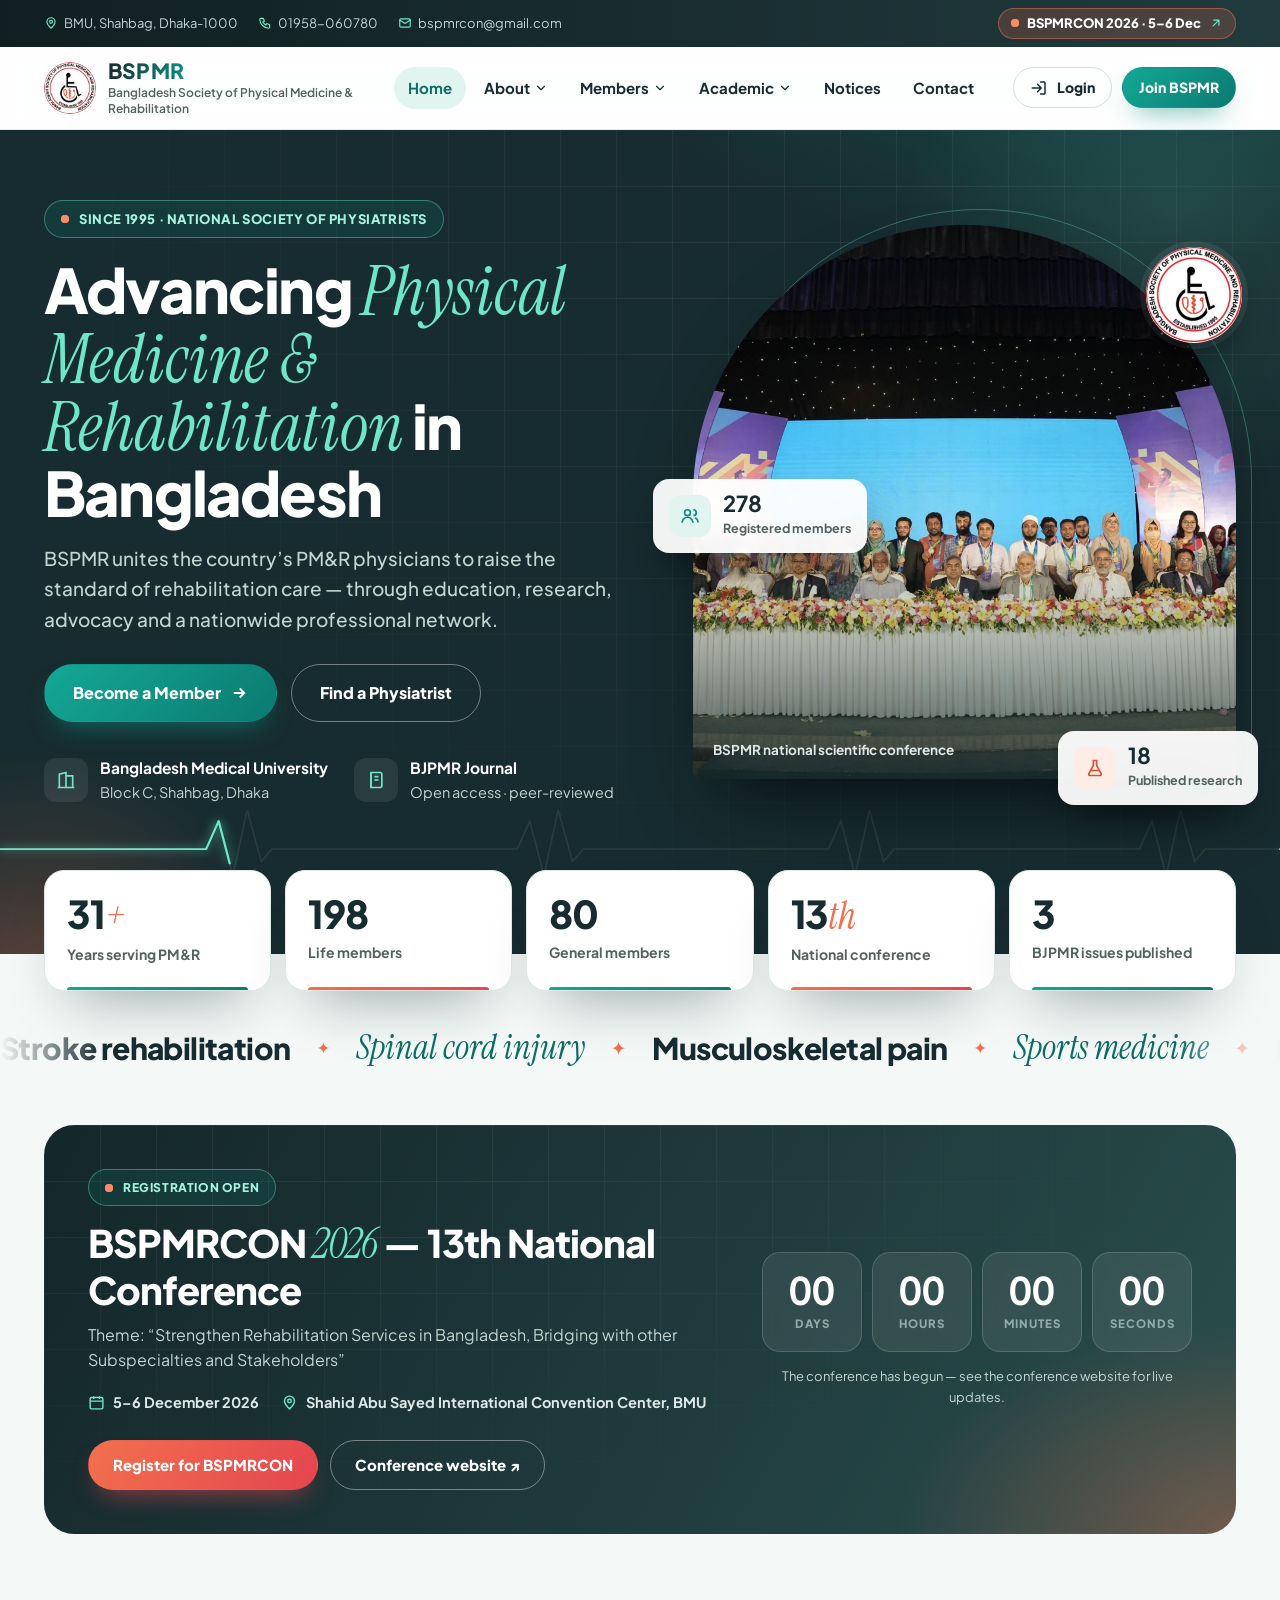
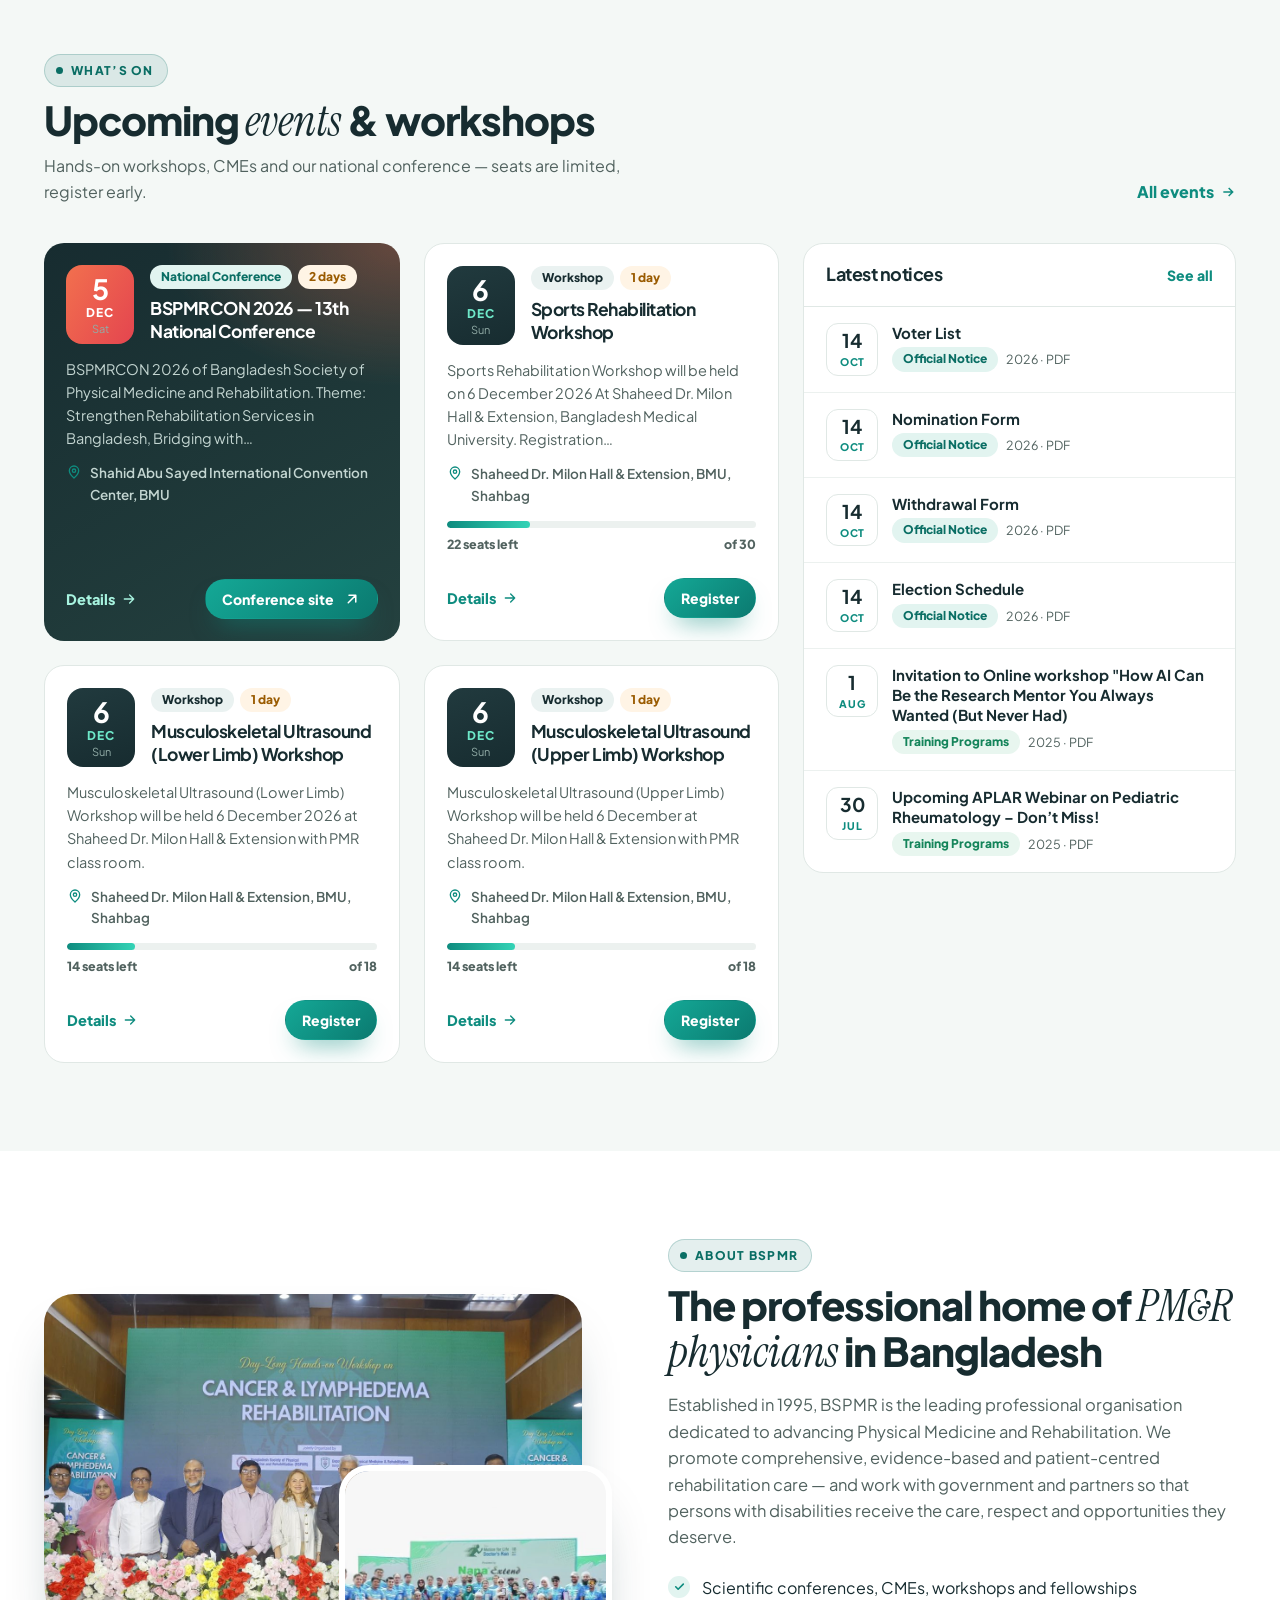
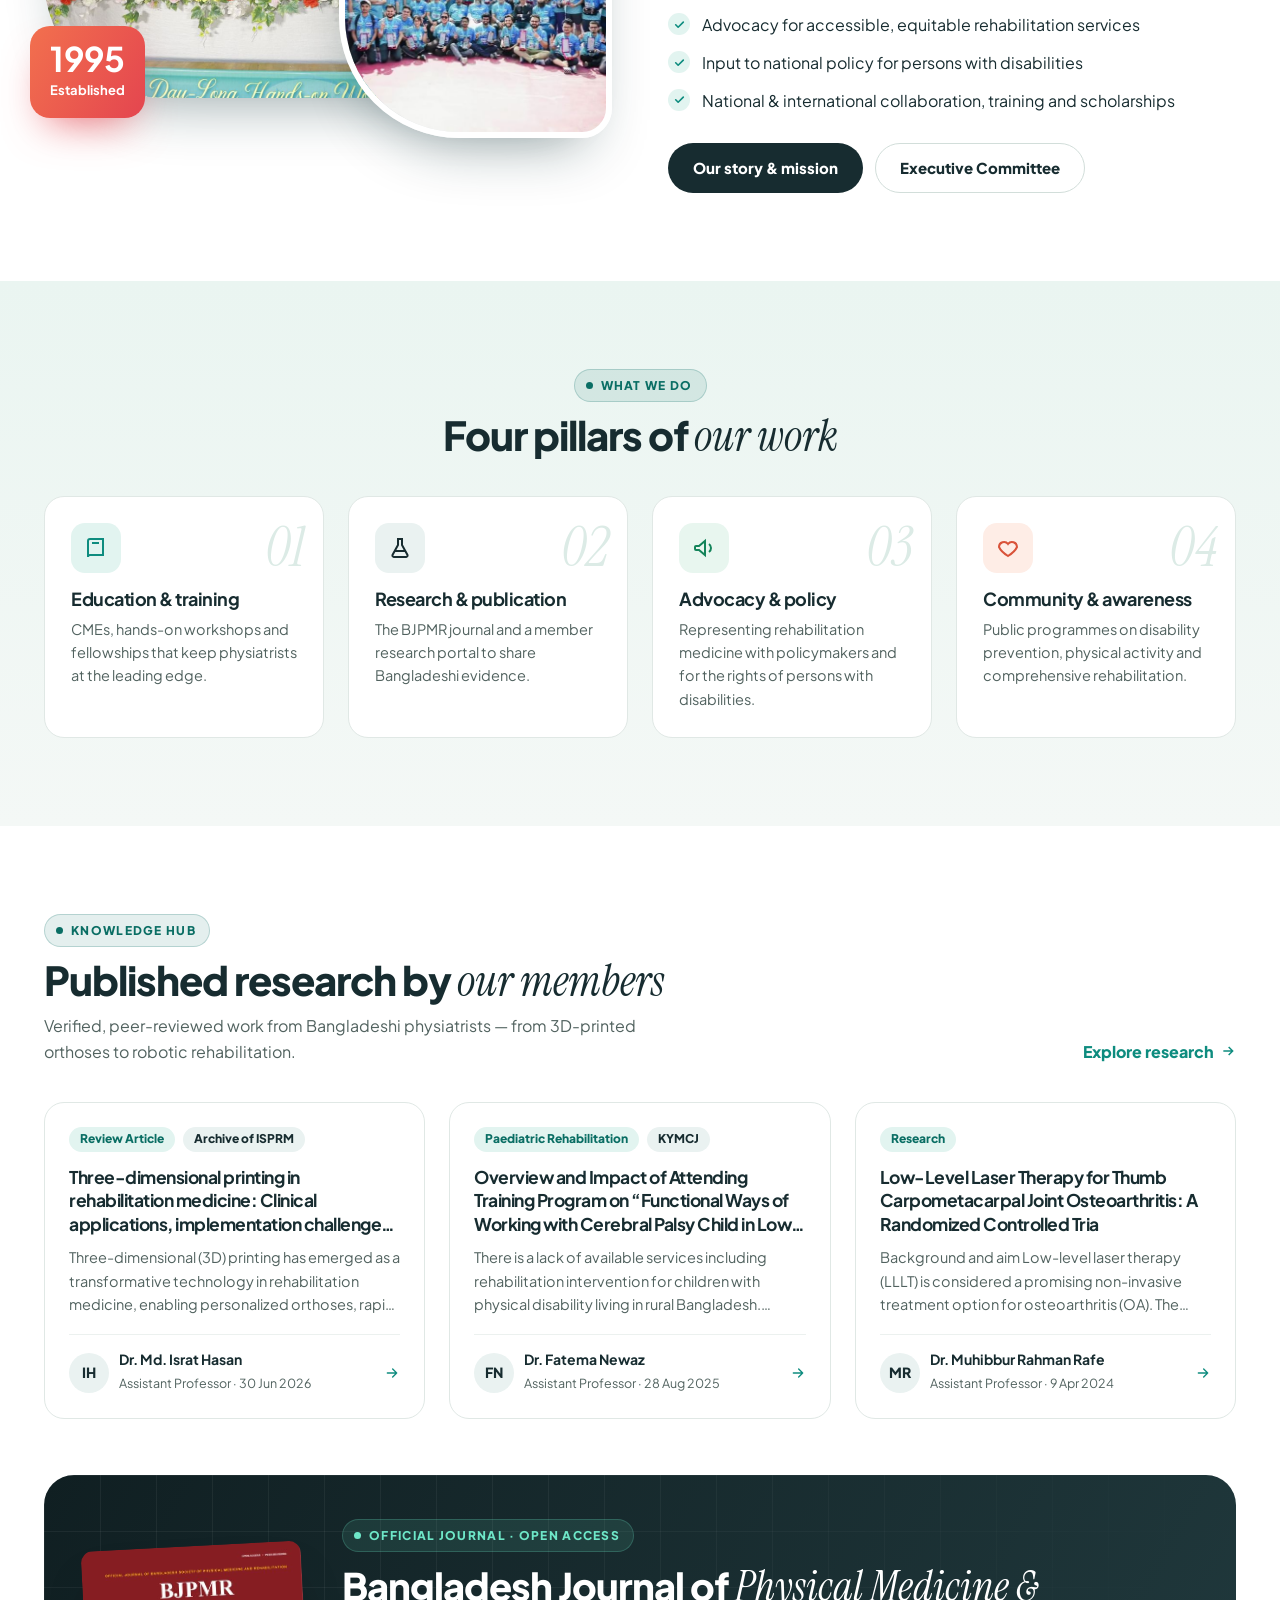
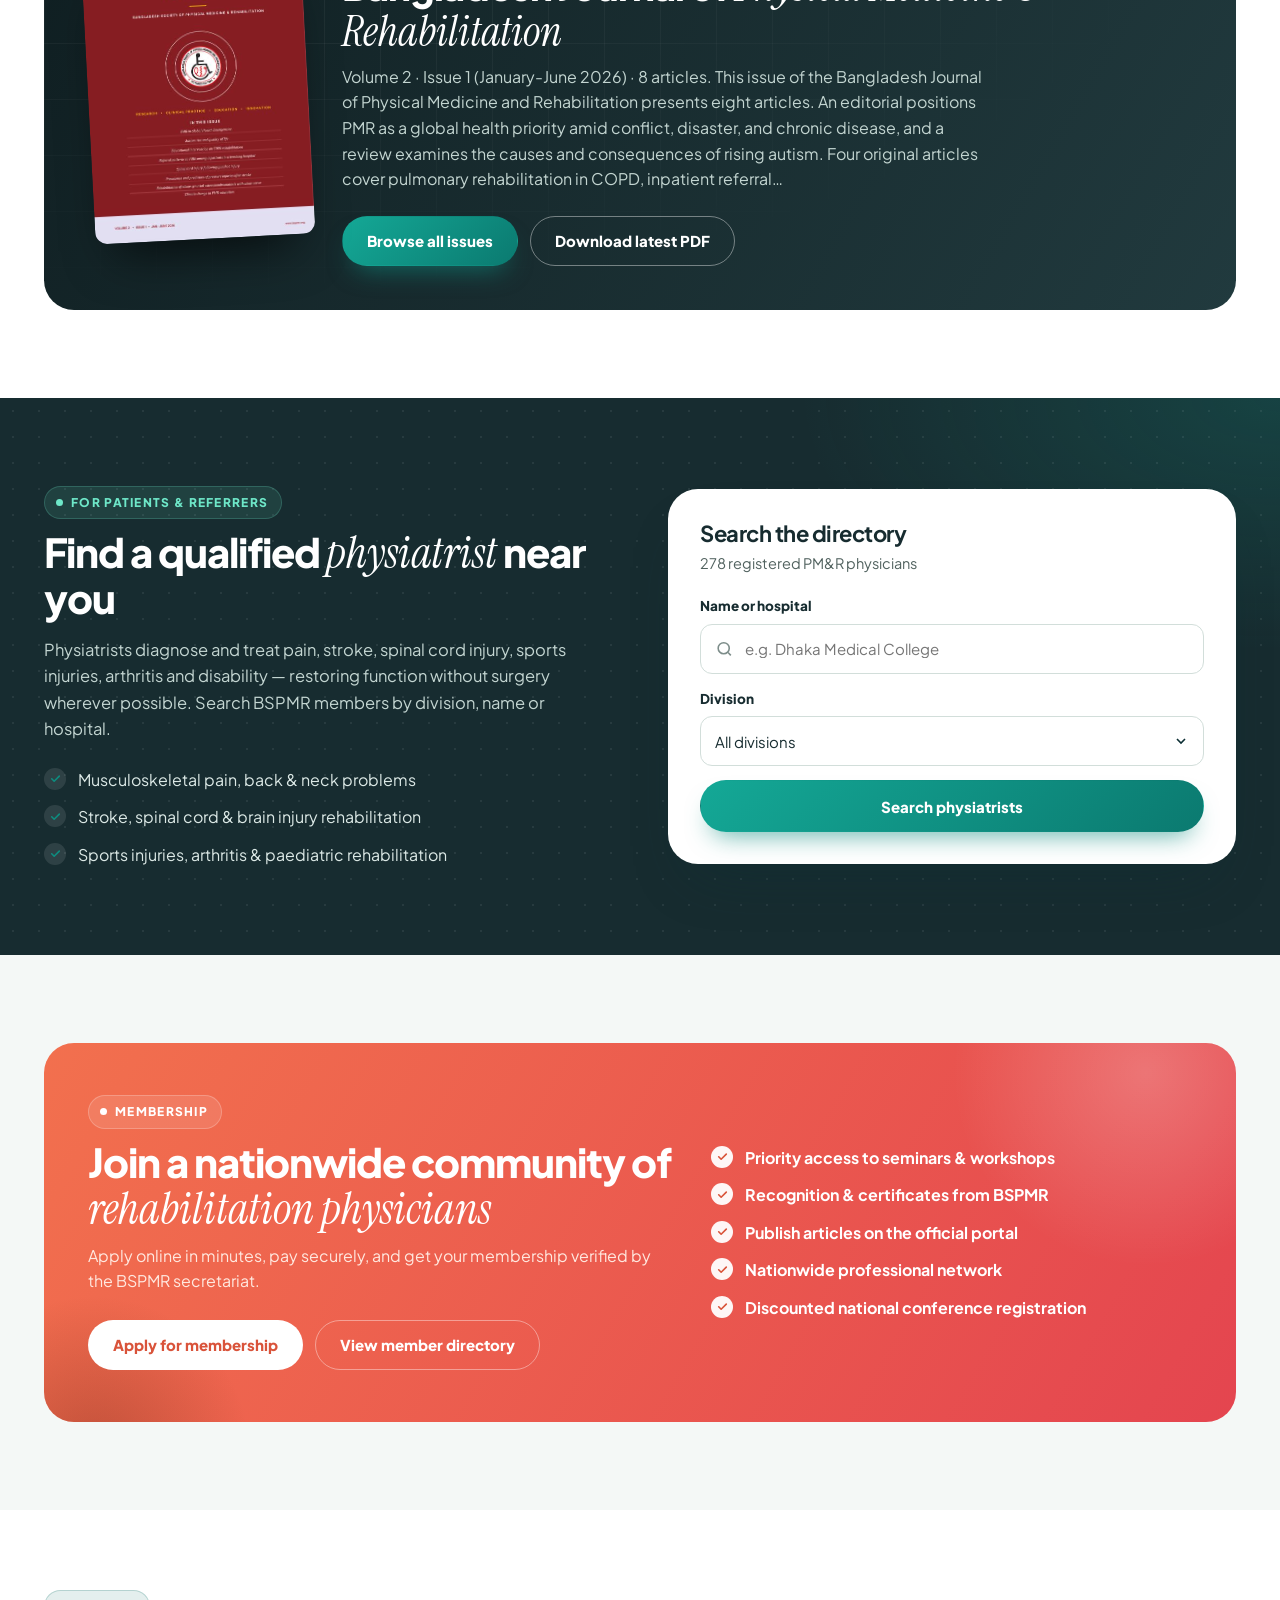
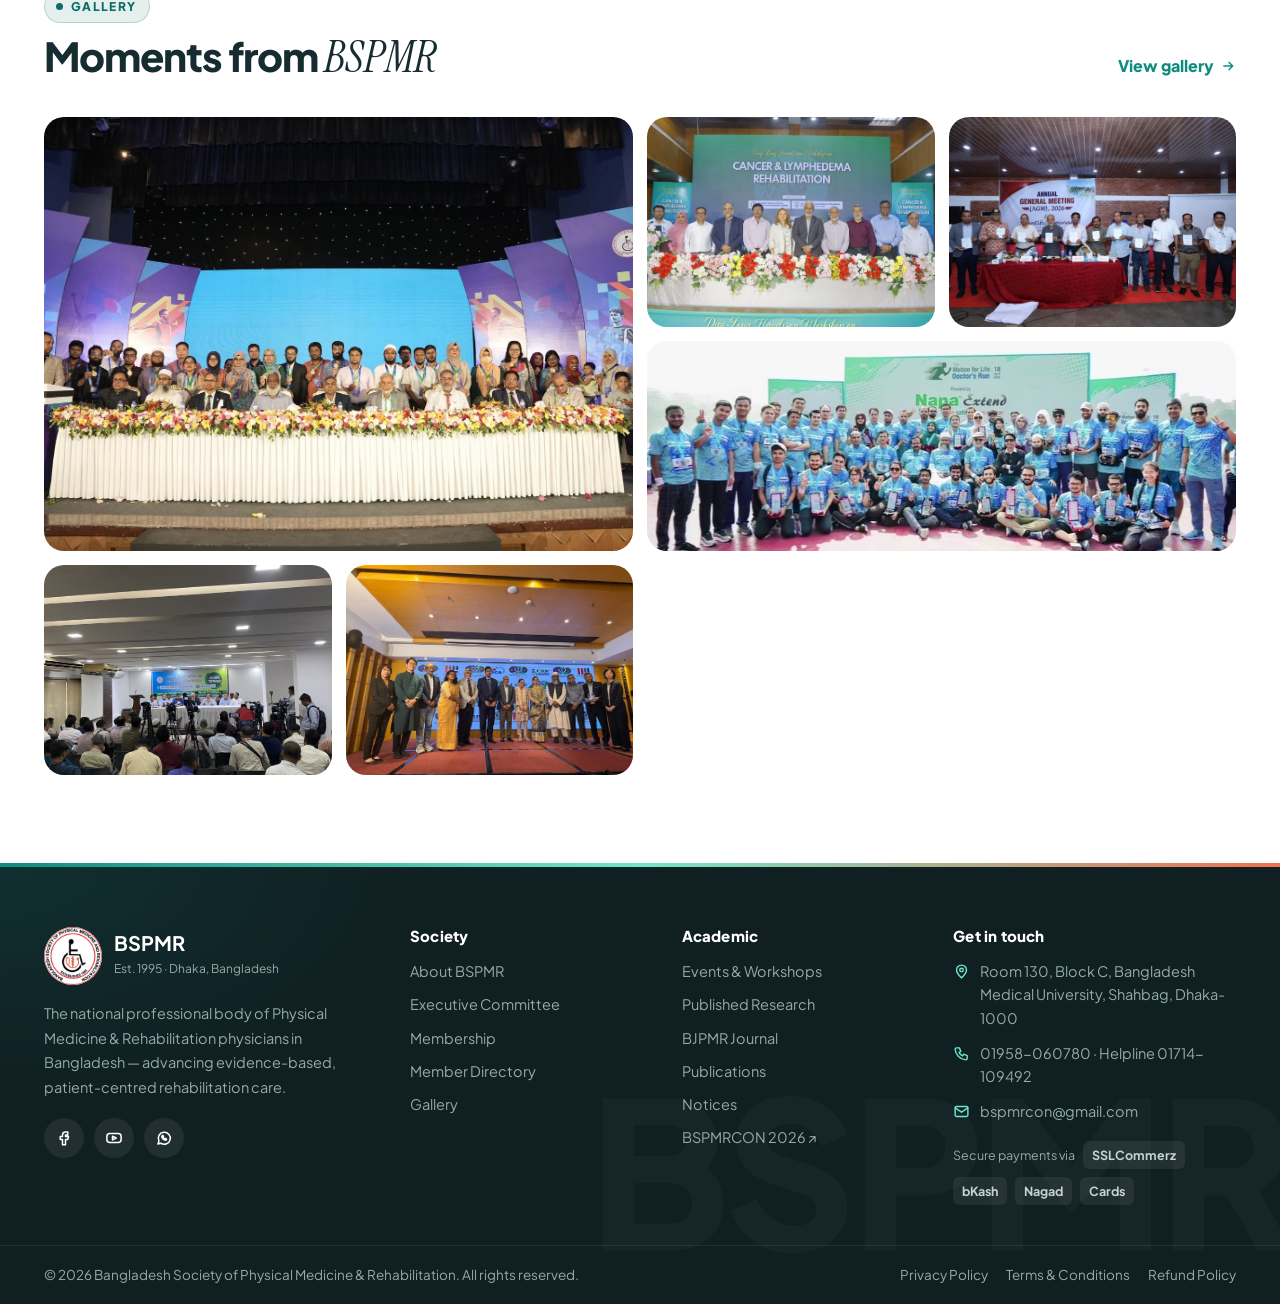
==== commit cd8410d4: "Soften the dark teal background colours and glows" ====
--- a/index.html
+++ b/index.html
@@ -5,7 +5,7 @@
 <meta name="viewport" content="width=device-width, initial-scale=1">
 <title>BSPMR — Bangladesh Society of Physical Medicine &amp; Rehabilitation</title>
 <meta name="description" content="Bangladesh Society of Physical Medicine and Rehabilitation (BSPMR) — the national professional body of PM&amp;R physicians in Bangladesh since 1995. Membership, events, research, BJPMR journal and Find a Physiatrist.">
-<meta name="theme-color" content="#0B2E33">
+<meta name="theme-color" content="#172C30">
 <link rel="icon" type="image/png" href="assets/img/bspmr-logo.png">
 <link rel="preconnect" href="https://fonts.googleapis.com">
 <link rel="preconnect" href="https://fonts.gstatic.com" crossorigin>
@@ -167,7 +167,7 @@
     </div>
     <div class="grid g3" id="homeResearch"></div>
 
-    <div class="con rv" style="margin-top:56px;grid-template-columns:1fr;background:linear-gradient(120deg,#072226,#114049)">
+    <div class="con rv" style="margin-top:56px;grid-template-columns:1fr;background:linear-gradient(120deg,#101F22,#213A3E)">
       <div class="jf">
         <img class="jf-cover" id="jfCover" src="assets/img/journal/v2i1.jpg" alt="Cover of the latest BJPMR issue" loading="lazy" width="451" height="600">
         <div>
--- a/assets/css/style.css
+++ b/assets/css/style.css
@@ -3,9 +3,9 @@
    (echoing the red of the BSPMR logo). Plus Jakarta Sans + Instrument Serif. */
 
 :root{
-  --navy:#0B2E33; --navy-2:#072226; --navy-3:#114049;
+  --navy:#172C30; --navy-2:#101F22; --navy-3:#213A3E;
   --red:#0E8C7F; --red-d:#0A6E64; --orange:#F2704E; --coral:#6EE7C8;
-  --ink:#0B2E33; --muted:#51625F; --muted-2:#7D8D8A;
+  --ink:#172C30; --muted:#51625F; --muted-2:#7D8D8A;
   --line:#E0E8E5; --line-2:#ECF1EF; --bg:#F4F8F6; --card:#FFFFFF;
   --tint-red:#E2F4F0; --tint-blue:#EAF2F1; --tint-green:#E8F6EF; --green:#14845A;
   --warm:#F2704E; --warm-d:#D9533A; --tint-warm:#FEEDE6; --mint:#6EE7C8;
@@ -131,7 +131,7 @@
 @media (max-width:720px){.topbar-info .hide-sm{display:none}.brand-sub{display:none}.hdr-cta .btn-red{display:none}.brand img{width:46px;height:46px}}
 
 /* ---------- page hero (inner pages) ---------- */
-.phero{position:relative;background:radial-gradient(900px 480px at 88% -20%,rgba(20,168,150,.55),transparent 62%),radial-gradient(700px 420px at -8% 120%,rgba(242,112,78,.25),transparent 60%),var(--navy);color:#fff;overflow:hidden}
+.phero{position:relative;background:radial-gradient(900px 480px at 88% -20%,rgba(20,168,150,.28),transparent 62%),radial-gradient(700px 420px at -8% 120%,rgba(242,112,78,.25),transparent 60%),var(--navy);color:#fff;overflow:hidden}
 .phero::before{content:"";position:absolute;inset:0;background-image:linear-gradient(rgba(255,255,255,.055) 1px,transparent 1px),linear-gradient(90deg,rgba(255,255,255,.055) 1px,transparent 1px);background-size:56px 56px;-webkit-mask-image:radial-gradient(ellipse at 70% 20%,#000 20%,transparent 72%);mask-image:radial-gradient(ellipse at 70% 20%,#000 20%,transparent 72%)}
 .phero .wrap{position:relative;z-index:1;padding-top:54px;padding-bottom:62px}
 .crumbs{display:flex;gap:8px;align-items:center;font-size:13.5px;color:#92ACA7;margin-bottom:14px;flex-wrap:wrap}
@@ -146,7 +146,7 @@
 .section{padding:88px 0}
 .section-sm{padding:60px 0}
 .section-white{background:#fff}
-.section-navy{background:radial-gradient(800px 420px at 100% 0%,rgba(20,168,150,.35),transparent 60%),var(--navy);color:#fff}
+.section-navy{background:radial-gradient(800px 420px at 100% 0%,rgba(20,168,150,.18),transparent 60%),var(--navy);color:#fff}
 .section-tint{background:linear-gradient(180deg,#EAF5F1,var(--bg))}
 .eyebrow{display:inline-flex;align-items:center;gap:8px;font-size:12px;font-weight:800;letter-spacing:1.3px;text-transform:uppercase;color:var(--red-d);padding:6px 13px 6px 11px;border-radius:999px;background:color-mix(in srgb,currentColor 11%,transparent);border:1px solid color-mix(in srgb,currentColor 22%,transparent)}
 .eyebrow::before{content:"";width:7px;height:7px;background:currentColor;border-radius:50%}
@@ -177,9 +177,9 @@
 .section-navy .check-list li::before{background-color:rgba(255,255,255,.1)}
 
 /* ---------- home hero ---------- */
-.hero{position:relative;background:radial-gradient(900px 480px at 88% -20%,rgba(20,168,150,.55),transparent 62%),radial-gradient(700px 420px at -8% 120%,rgba(242,112,78,.25),transparent 60%),var(--navy);color:#fff;overflow:hidden}
+.hero{position:relative;background:radial-gradient(900px 480px at 88% -20%,rgba(20,168,150,.28),transparent 62%),radial-gradient(700px 420px at -8% 120%,rgba(242,112,78,.25),transparent 60%),var(--navy);color:#fff;overflow:hidden}
 .hero::before{content:"";position:absolute;inset:0;background-image:linear-gradient(rgba(255,255,255,.055) 1px,transparent 1px),linear-gradient(90deg,rgba(255,255,255,.055) 1px,transparent 1px);background-size:56px 56px;-webkit-mask-image:radial-gradient(ellipse at 70% 20%,#000 20%,transparent 72%);mask-image:radial-gradient(ellipse at 70% 20%,#000 20%,transparent 72%)}
-.hero-glow1{position:absolute;width:600px;height:600px;border-radius:50%;right:-200px;top:-220px;background:radial-gradient(circle,rgba(110,231,200,.22),transparent 65%)}
+.hero-glow1{position:absolute;width:600px;height:600px;border-radius:50%;right:-200px;top:-220px;background:radial-gradient(circle,rgba(110,231,200,.12),transparent 65%)}
 .hero-glow2{position:absolute;width:460px;height:460px;border-radius:50%;left:-180px;bottom:-240px;background:radial-gradient(circle,rgba(242,112,78,.25),transparent 65%)}
 .hero-ecg{position:absolute;left:0;right:0;bottom:70px;width:100%;height:84px;pointer-events:none}
 .hero .wrap{position:relative;display:grid;grid-template-columns:1.05fr .95fr;gap:48px;align-items:center;padding-top:70px;padding-bottom:150px}
@@ -223,7 +223,7 @@
 @media (max-width:900px){.stats-in{grid-template-columns:repeat(2,1fr);gap:10px}.stat:last-child{grid-column:1/-1}}
 
 /* conference band */
-.con{position:relative;border-radius:var(--r-lg);overflow:hidden;background:radial-gradient(520px 320px at 100% 100%,rgba(242,112,78,.35),transparent 65%),linear-gradient(120deg,#082A2F 0%,#0F4148 55%,#0E6B62 100%);color:#fff;display:grid;grid-template-columns:1.2fr .8fr;gap:30px;padding:44px;align-items:center}
+.con{position:relative;border-radius:var(--r-lg);overflow:hidden;background:radial-gradient(520px 320px at 100% 100%,rgba(242,112,78,.35),transparent 65%),linear-gradient(120deg,#14272A 0%,#1F3A3D 55%,#2A4F4C 100%);color:#fff;display:grid;grid-template-columns:1.2fr .8fr;gap:30px;padding:44px;align-items:center}
 .con::before{content:"";position:absolute;inset:0;background-image:linear-gradient(rgba(255,255,255,.055) 1px,transparent 1px),linear-gradient(90deg,rgba(255,255,255,.055) 1px,transparent 1px);background-size:56px 56px;-webkit-mask-image:radial-gradient(ellipse at 20% 0%,#000 20%,transparent 72%);mask-image:radial-gradient(ellipse at 20% 0%,#000 20%,transparent 72%)}
 .con>*{position:relative}
 .con h2{font-size:clamp(26px,3vw,38px);font-weight:800;letter-spacing:-1px;margin:14px 0 10px}
@@ -256,7 +256,7 @@
 .seats-bar i{display:block;height:100%;background:linear-gradient(90deg,var(--red),#34D3B6);border-radius:99px}
 .seats-t{display:flex;justify-content:space-between;font-size:12.5px;font-weight:800;color:var(--muted);margin-top:6px}
 .ev-foot{display:flex;gap:10px;justify-content:space-between;align-items:center;padding:18px 22px 22px;margin-top:6px}
-.ev-feat{border:0;background:radial-gradient(360px 220px at 100% 0%,rgba(242,112,78,.35),transparent 65%),linear-gradient(150deg,#0B2E33,#0F5059);color:#fff}
+.ev-feat{border:0;background:radial-gradient(360px 220px at 100% 0%,rgba(242,112,78,.35),transparent 65%),linear-gradient(150deg,#172C30,#24413F);color:#fff}
 .ev-feat h3{color:#fff}.ev-feat .ev-body,.ev-feat .ev-loc{color:#C3D5D1}
 .ev-feat .ev-date{background:var(--grad-warm)}
 .ev-feat .ev-date span{color:#fff}
@@ -389,7 +389,7 @@
 /* journal & publications */
 .issue{display:grid;grid-template-columns:150px 1fr;gap:22px;background:#fff;border:1px solid var(--line);border-radius:var(--r);padding:20px;align-items:start}
 .issue img,.issue .cover-ph{width:150px;aspect-ratio:3/4;object-fit:cover;border-radius:8px;box-shadow:0 14px 26px -14px rgba(11,46,51,.6)}
-.cover-ph{background:linear-gradient(150deg,var(--navy),#13706A);color:#fff;display:flex;flex-direction:column;justify-content:flex-end;padding:14px;font-family:var(--f-head);font-weight:800;font-size:15px;line-height:1.2}
+.cover-ph{background:linear-gradient(150deg,var(--navy),#2E5552);color:#fff;display:flex;flex-direction:column;justify-content:flex-end;padding:14px;font-family:var(--f-head);font-weight:800;font-size:15px;line-height:1.2}
 .cover-ph small{font-family:var(--f-body);font-weight:700;font-size:11px;color:#C3D5D1;margin-top:4px}
 .issue h3{font-size:20px}
 .issue .acts{display:flex;gap:10px;flex-wrap:wrap;margin-top:16px}
@@ -452,7 +452,7 @@
 
 /* login */
 .auth{min-height:calc(100vh - 140px);display:grid;grid-template-columns:1fr 1fr}
-.auth-side{position:relative;background:radial-gradient(900px 480px at 88% -20%,rgba(20,168,150,.55),transparent 62%),radial-gradient(700px 420px at -8% 120%,rgba(242,112,78,.25),transparent 60%),var(--navy);color:#fff;padding:60px 48px;display:flex;flex-direction:column;justify-content:center;overflow:hidden}
+.auth-side{position:relative;background:radial-gradient(900px 480px at 88% -20%,rgba(20,168,150,.28),transparent 62%),radial-gradient(700px 420px at -8% 120%,rgba(242,112,78,.25),transparent 60%),var(--navy);color:#fff;padding:60px 48px;display:flex;flex-direction:column;justify-content:center;overflow:hidden}
 .auth-side::before{content:"";position:absolute;inset:0;background-image:linear-gradient(rgba(255,255,255,.055) 1px,transparent 1px),linear-gradient(90deg,rgba(255,255,255,.055) 1px,transparent 1px);background-size:56px 56px;-webkit-mask-image:radial-gradient(ellipse at 70% 20%,#000 20%,transparent 72%);mask-image:radial-gradient(ellipse at 70% 20%,#000 20%,transparent 72%)}
 .auth-side>*{position:relative}
 .auth-main{display:flex;align-items:center;justify-content:center;padding:48px 24px}
@@ -471,7 +471,7 @@
 .modal-x svg{width:18px;height:18px}
 
 /* footer */
-.site-footer{position:relative;overflow:hidden;background:radial-gradient(700px 380px at 0% 0%,rgba(20,168,150,.22),transparent 60%),var(--navy-2);color:#92ACA7;margin-top:0}
+.site-footer{position:relative;overflow:hidden;background:radial-gradient(700px 380px at 0% 0%,rgba(20,168,150,.12),transparent 60%),var(--navy-2);color:#92ACA7;margin-top:0}
 .site-footer::before{content:"";position:absolute;left:0;right:0;top:0;height:4px;background:linear-gradient(90deg,var(--red),var(--mint),var(--warm))}
 .site-footer::after{content:"BSPMR";position:absolute;right:-10px;bottom:34px;font-family:var(--f-head);font-weight:800;font-size:clamp(90px,16vw,230px);letter-spacing:-6px;line-height:1;color:rgba(255,255,255,.028);pointer-events:none}
 .site-footer>*{position:relative;z-index:1}
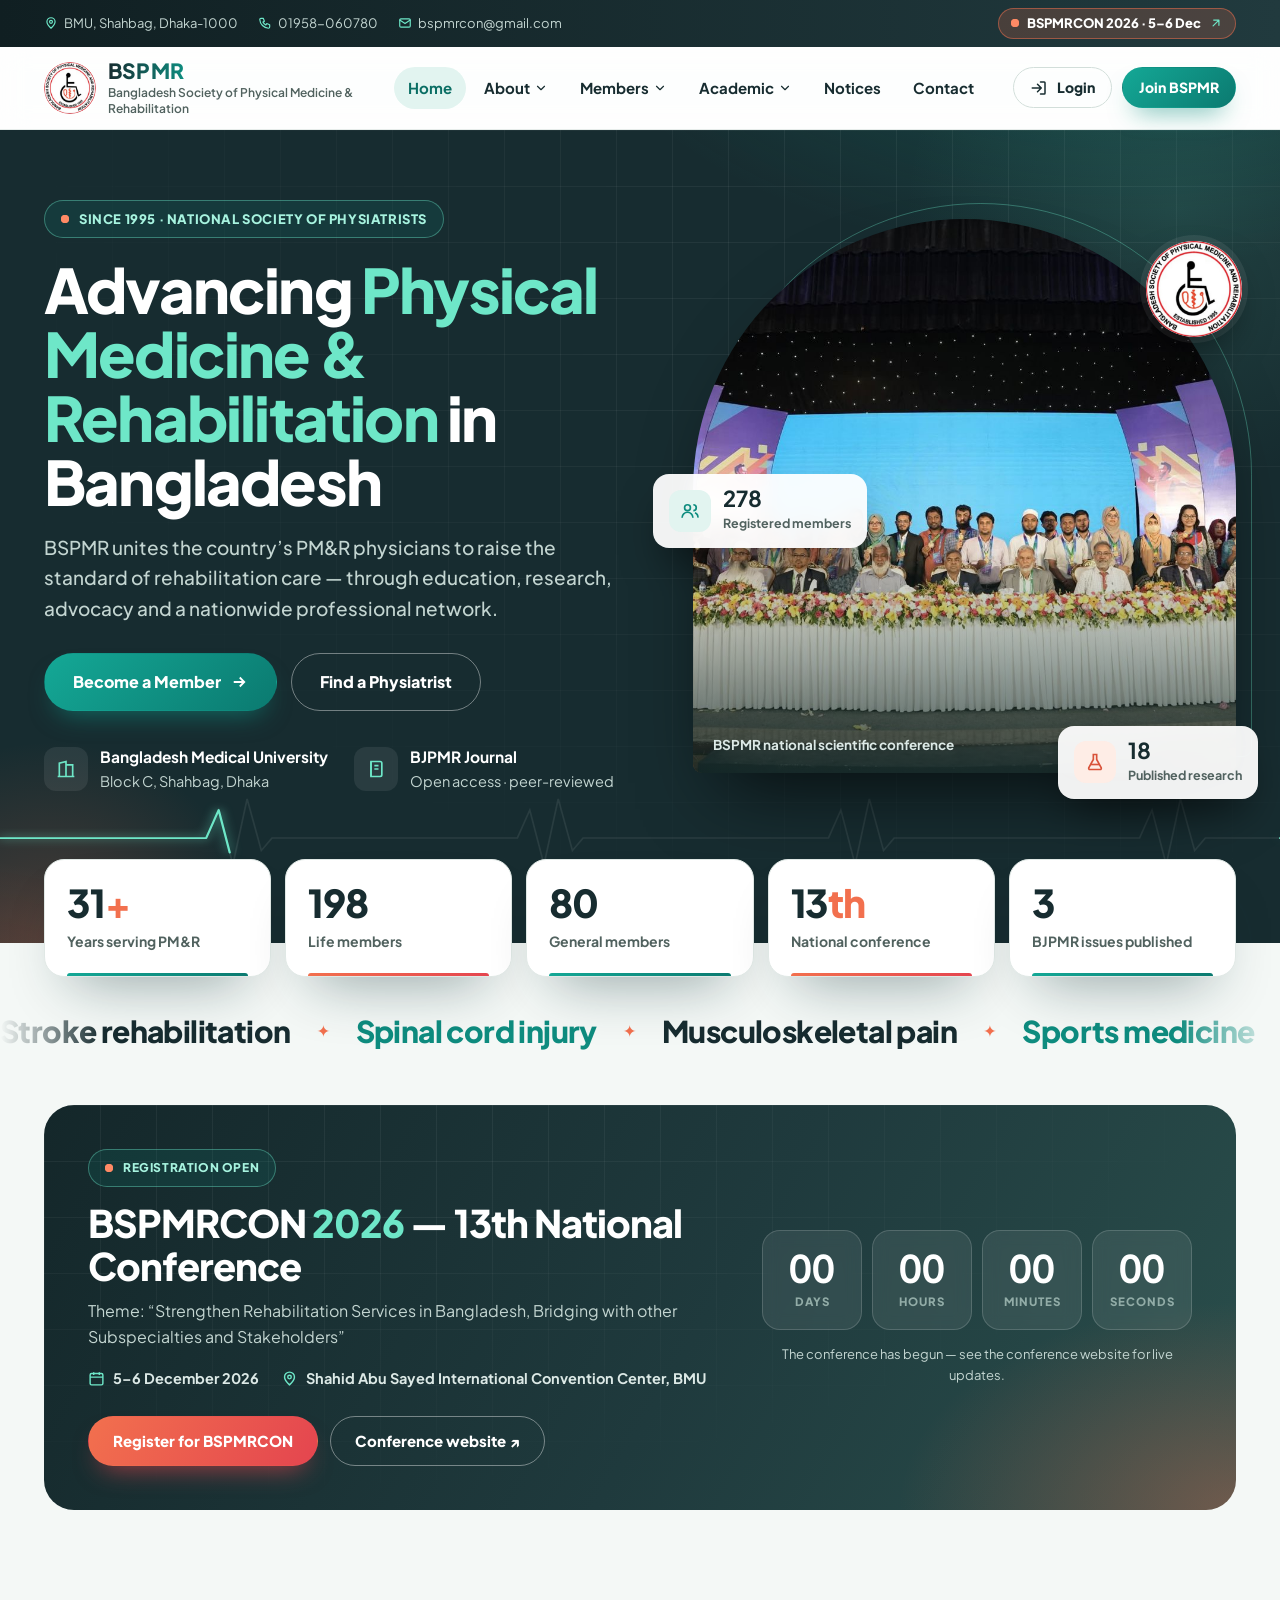
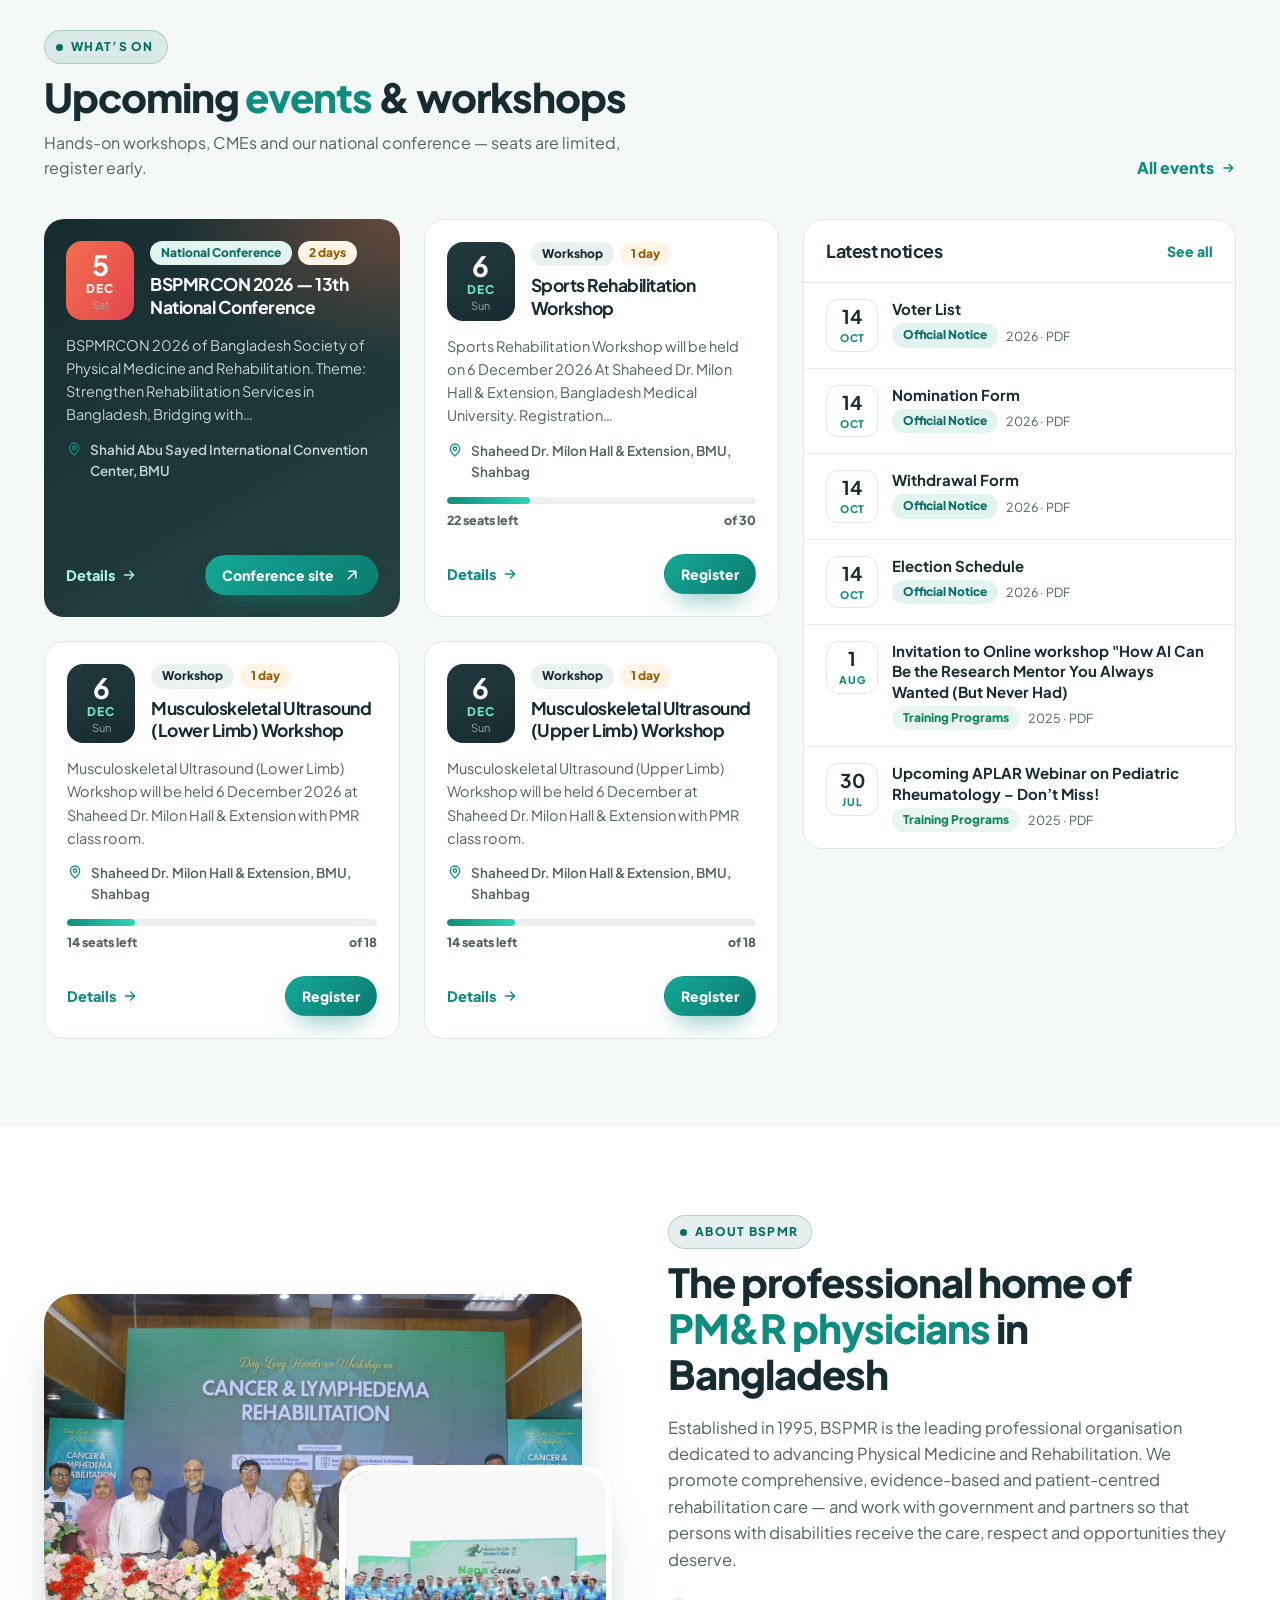
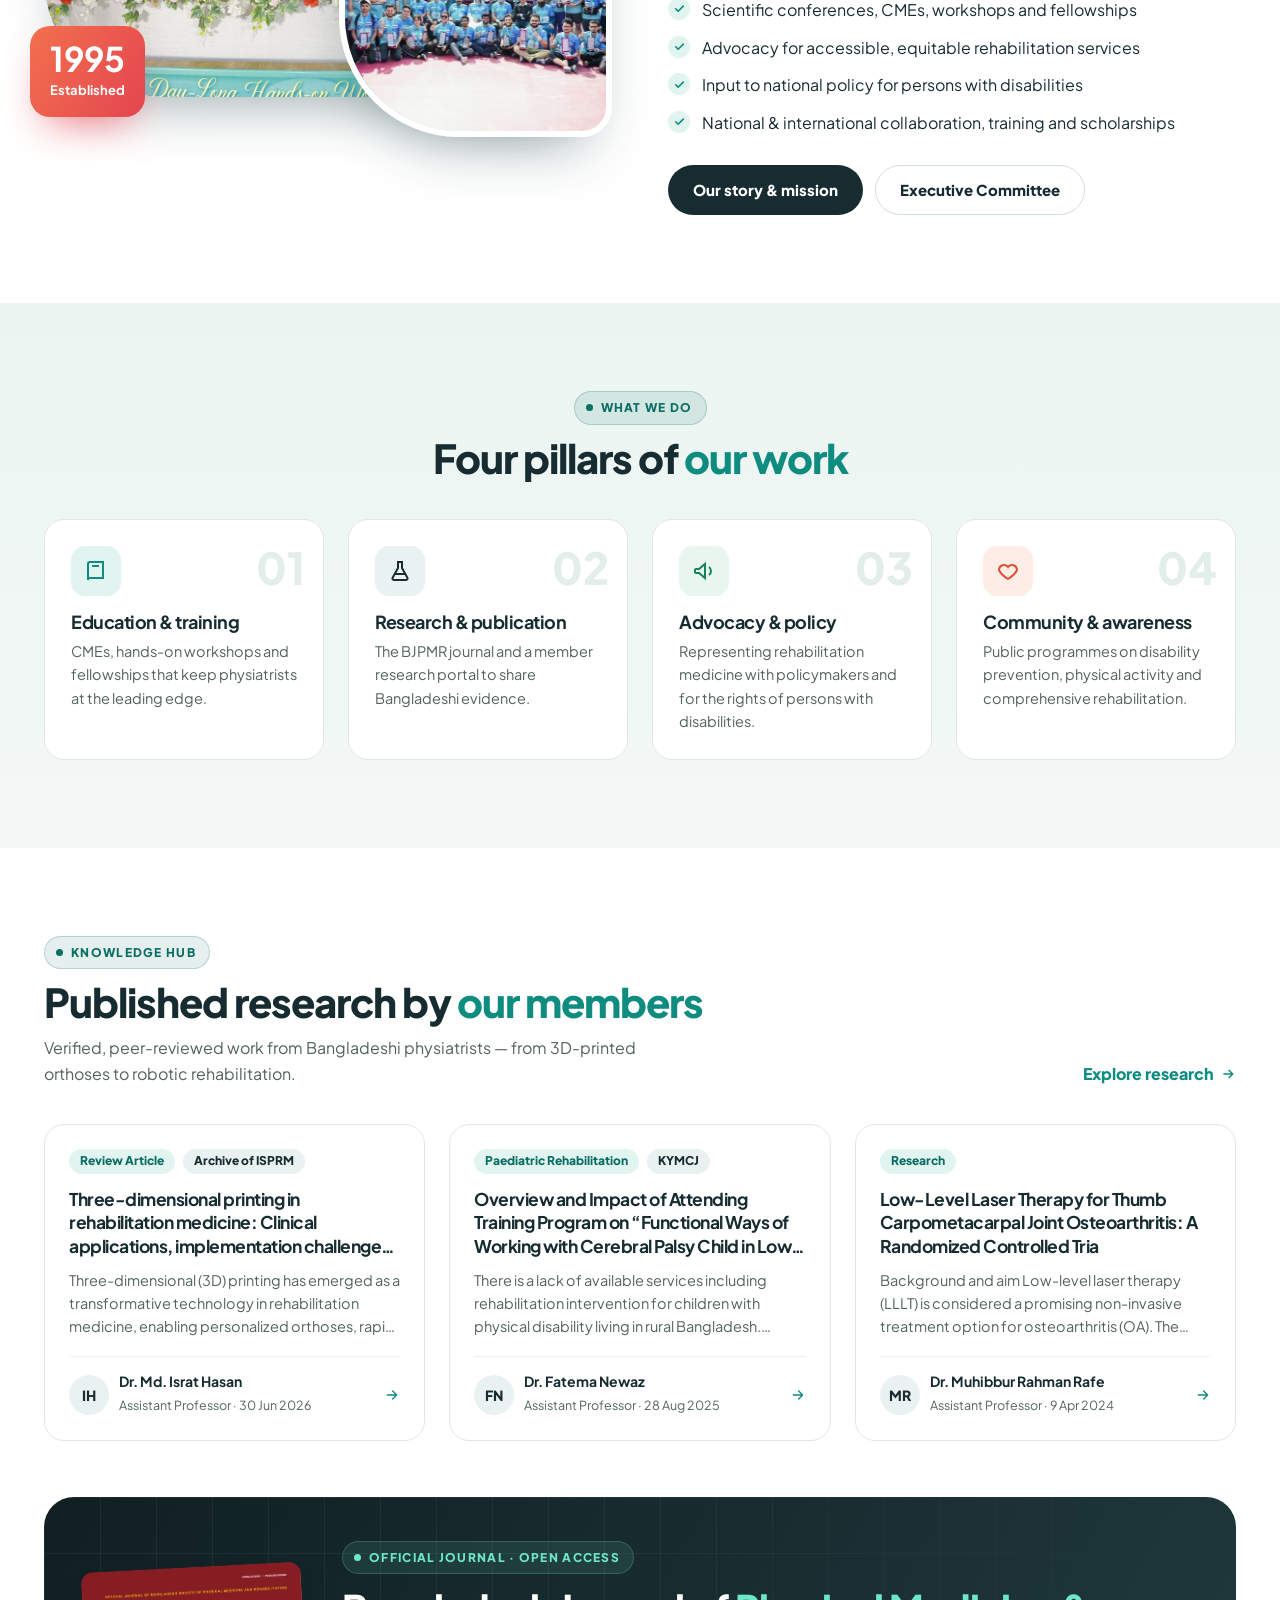
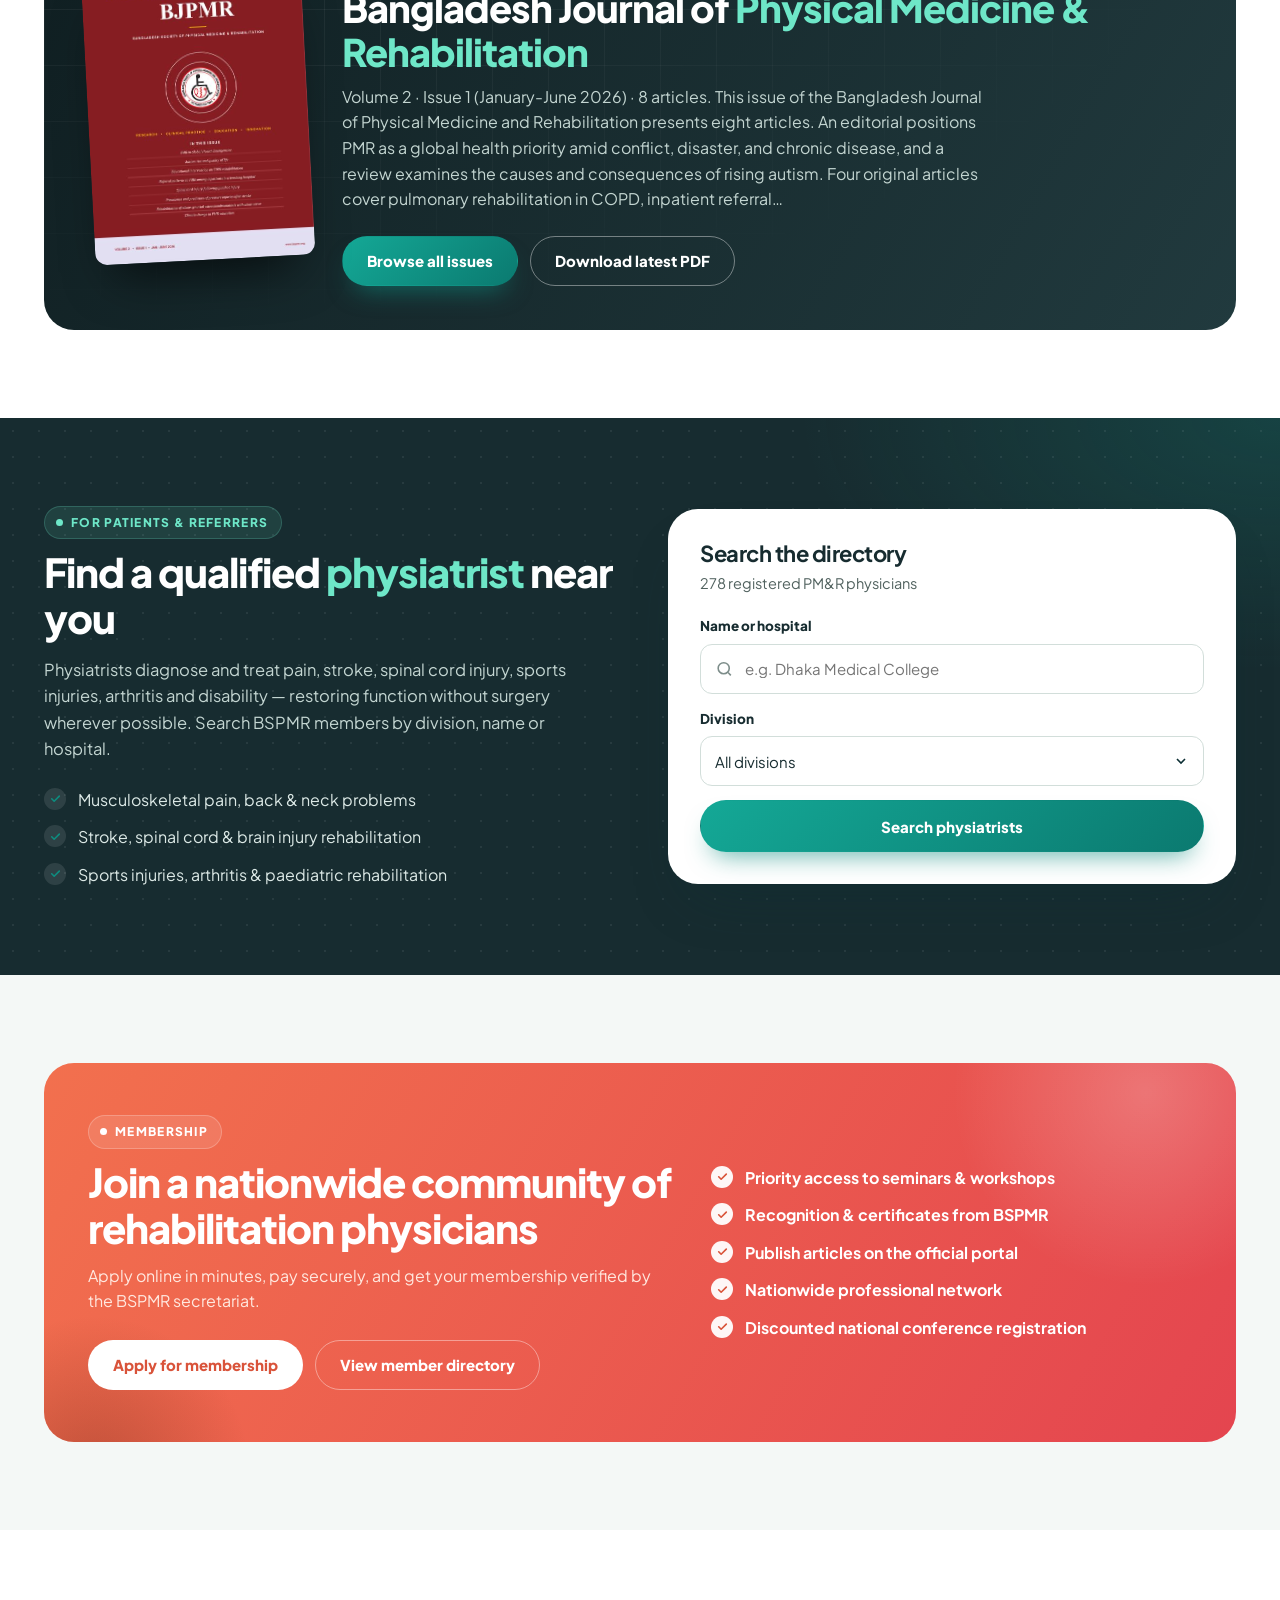
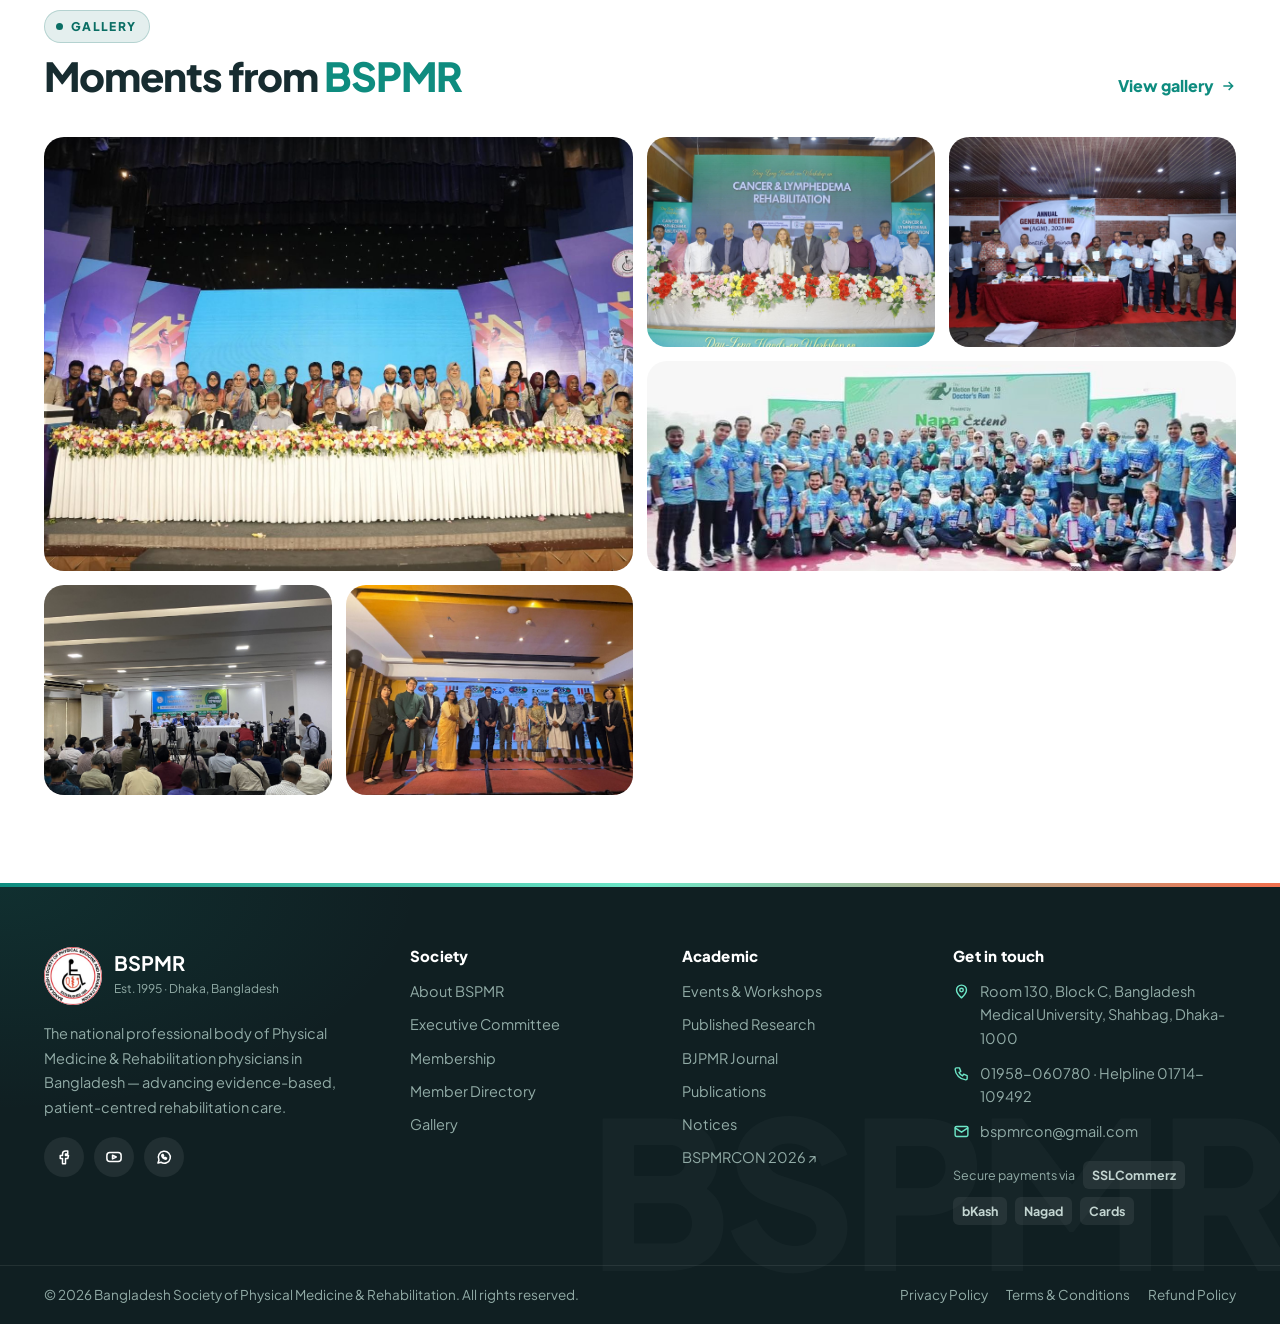
==== commit b7bff7c3: "Use the same bold heading font throughout instead of serif italic accents" ====
--- a/index.html
+++ b/index.html
@@ -9,7 +9,7 @@
 <link rel="icon" type="image/png" href="assets/img/bspmr-logo.png">
 <link rel="preconnect" href="https://fonts.googleapis.com">
 <link rel="preconnect" href="https://fonts.gstatic.com" crossorigin>
-<link rel="stylesheet" href="https://fonts.googleapis.com/css2?family=Plus+Jakarta+Sans:wght@400;500;600;700;800&family=Instrument+Serif:ital@0;1&display=swap">
+<link rel="stylesheet" href="https://fonts.googleapis.com/css2?family=Plus+Jakarta+Sans:wght@400;500;600;700;800&display=swap">
 <link rel="stylesheet" href="assets/css/style.css">
 </head>
 <body data-page="home">
--- a/assets/css/style.css
+++ b/assets/css/style.css
@@ -1,6 +1,6 @@
 /* BSPMR main site prototype — shared styles
    Theme: deep teal ink, clinical teal, mint highlights and a warm coral accent
-   (echoing the red of the BSPMR logo). Plus Jakarta Sans + Instrument Serif. */
+   (echoing the red of the BSPMR logo). Plus Jakarta Sans. */
 
 :root{
   --navy:#172C30; --navy-2:#101F22; --navy-3:#213A3E;
@@ -16,7 +16,6 @@
   --shadow-lg:0 30px 60px -28px rgba(11,46,51,.45);
   --wrap:1240px;
   --f-head:'Plus Jakarta Sans',system-ui,sans-serif; --f-body:'Plus Jakarta Sans',system-ui,sans-serif;
-  --f-serif:'Instrument Serif',Georgia,serif;
 }
 *{box-sizing:border-box}
 html{scroll-behavior:smooth;-webkit-text-size-adjust:100%}
@@ -24,7 +23,9 @@
 img{max-width:100%;height:auto;display:block}
 a{color:var(--red-d)} a:hover{color:var(--navy)}
 h1,h2,h3,h4{font-family:var(--f-head);line-height:1.15;margin:0;letter-spacing:-.5px}
-h1 em,h2 em,.serif{font-family:var(--f-serif);font-style:italic;font-weight:400;letter-spacing:0;font-size:1.1em;line-height:1}
+h1 em,h2 em{font-style:normal;color:var(--red)}
+.hero h1 em,.phero h1 em,.section-navy h2 em,.con h2 em{color:var(--mint)}
+.cta-band h2 em{color:#fff}
 p{margin:0}
 button,input,select,textarea{font-family:inherit;font-size:inherit}
 :focus-visible{outline:3px solid rgba(14,140,127,.45);outline-offset:2px}
@@ -218,7 +219,7 @@
 .stat::after{content:"";position:absolute;left:22px;right:22px;bottom:0;height:3px;border-radius:3px 3px 0 0;background:var(--grad)}
 .stat:nth-child(even)::after{background:var(--grad-warm)}
 .stat b{font-family:var(--f-head);font-size:clamp(28px,3vw,40px);font-weight:800;color:var(--navy);display:block;line-height:1;letter-spacing:-1.2px}
-.stat b i{font-family:var(--f-serif);font-weight:400;color:var(--warm);letter-spacing:0}
+.stat b i{font-style:normal;color:var(--warm)}
 .stat span{display:block;margin-top:8px;font-size:14px;color:var(--muted);font-weight:700}
 @media (max-width:900px){.stats-in{grid-template-columns:repeat(2,1fr);gap:10px}.stat:last-child{grid-column:1/-1}}
 
@@ -227,7 +228,7 @@
 .con::before{content:"";position:absolute;inset:0;background-image:linear-gradient(rgba(255,255,255,.055) 1px,transparent 1px),linear-gradient(90deg,rgba(255,255,255,.055) 1px,transparent 1px);background-size:56px 56px;-webkit-mask-image:radial-gradient(ellipse at 20% 0%,#000 20%,transparent 72%);mask-image:radial-gradient(ellipse at 20% 0%,#000 20%,transparent 72%)}
 .con>*{position:relative}
 .con h2{font-size:clamp(26px,3vw,38px);font-weight:800;letter-spacing:-1px;margin:14px 0 10px}
-.con h2 span{color:var(--mint);font-family:var(--f-serif);font-style:italic;font-weight:400;font-size:1.1em}
+.con h2 span{color:var(--mint)}
 .con p{color:#C3D5D1}
 .con-meta{display:flex;gap:22px;flex-wrap:wrap;margin:18px 0 26px;font-size:14.5px;color:#DCE9E6;font-weight:700}
 .con-meta span{display:inline-flex;gap:8px;align-items:center}
@@ -307,7 +308,7 @@
 .pillar{background:#fff;border:1px solid var(--line);border-radius:var(--r);padding:26px;position:relative;overflow:hidden}
 .pillar h3{font-size:18px;margin:16px 0 8px}
 .pillar p{color:var(--muted);font-size:14.5px}
-.pillar-n{position:absolute;right:18px;top:6px;font-family:var(--f-serif);font-style:italic;font-weight:400;font-size:56px;color:#DCEBE6}
+.pillar-n{position:absolute;right:18px;top:12px;font-family:var(--f-head);font-weight:800;font-size:44px;color:#E3EEEA}
 
 /* finder widget */
 .finder{background:#fff;border-radius:var(--r-lg);padding:32px;box-shadow:var(--shadow-lg);color:var(--navy)}
@@ -513,5 +514,5 @@
 .marq-t{display:flex;width:max-content;animation:marquee 46s linear infinite}
 .marq:hover .marq-t{animation-play-state:paused}
 .marq-t span{display:inline-flex;align-items:center;gap:26px;padding-right:26px;font-family:var(--f-head);font-weight:800;font-size:clamp(20px,2.4vw,30px);color:var(--navy);white-space:nowrap;letter-spacing:-.6px}
-.marq-t span:nth-child(even){font-family:var(--f-serif);font-style:italic;font-weight:400;color:var(--red-d);letter-spacing:0;font-size:clamp(22px,2.7vw,34px)}
-.marq-t span::after{content:"\2726";font-family:var(--f-body);font-style:normal;font-size:.55em;color:var(--warm)}
+.marq-t span:nth-child(even){color:var(--red)}
+.marq-t span::after{content:"\2726";font-size:.55em;color:var(--warm)}
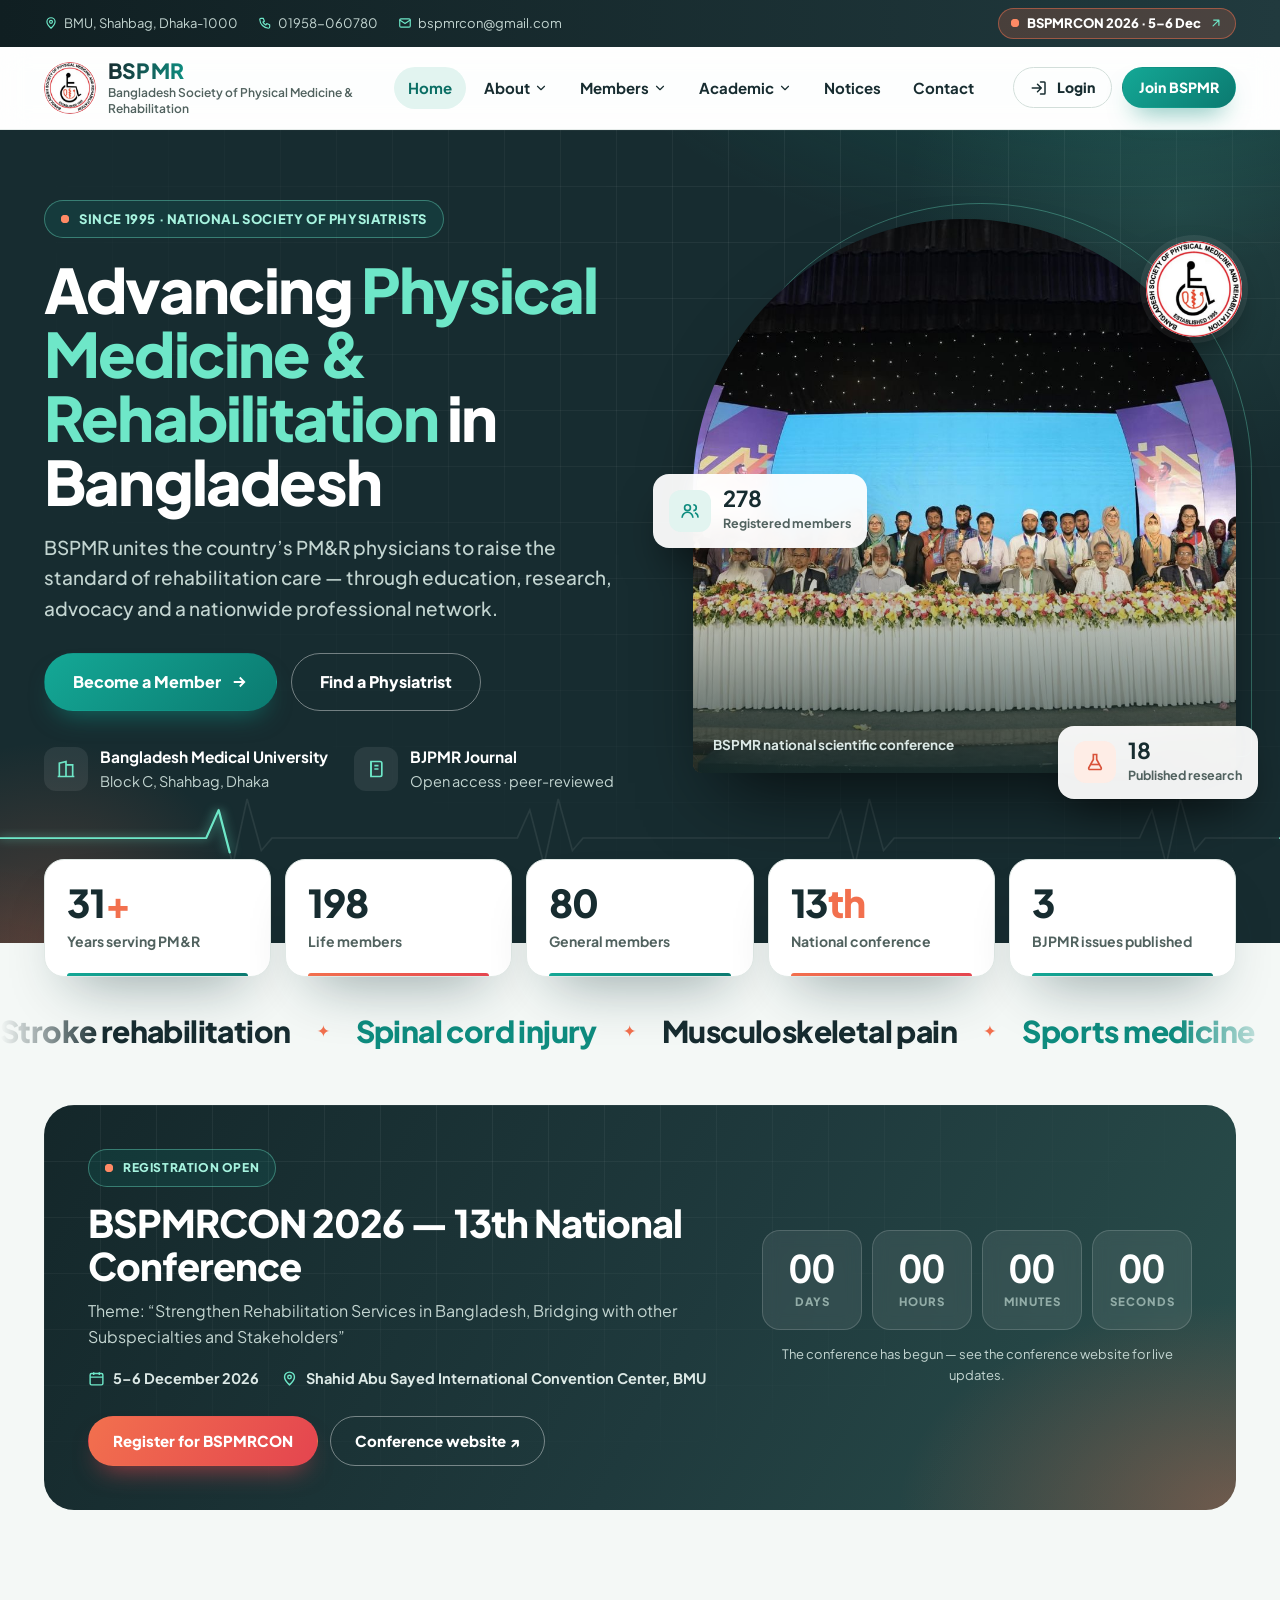
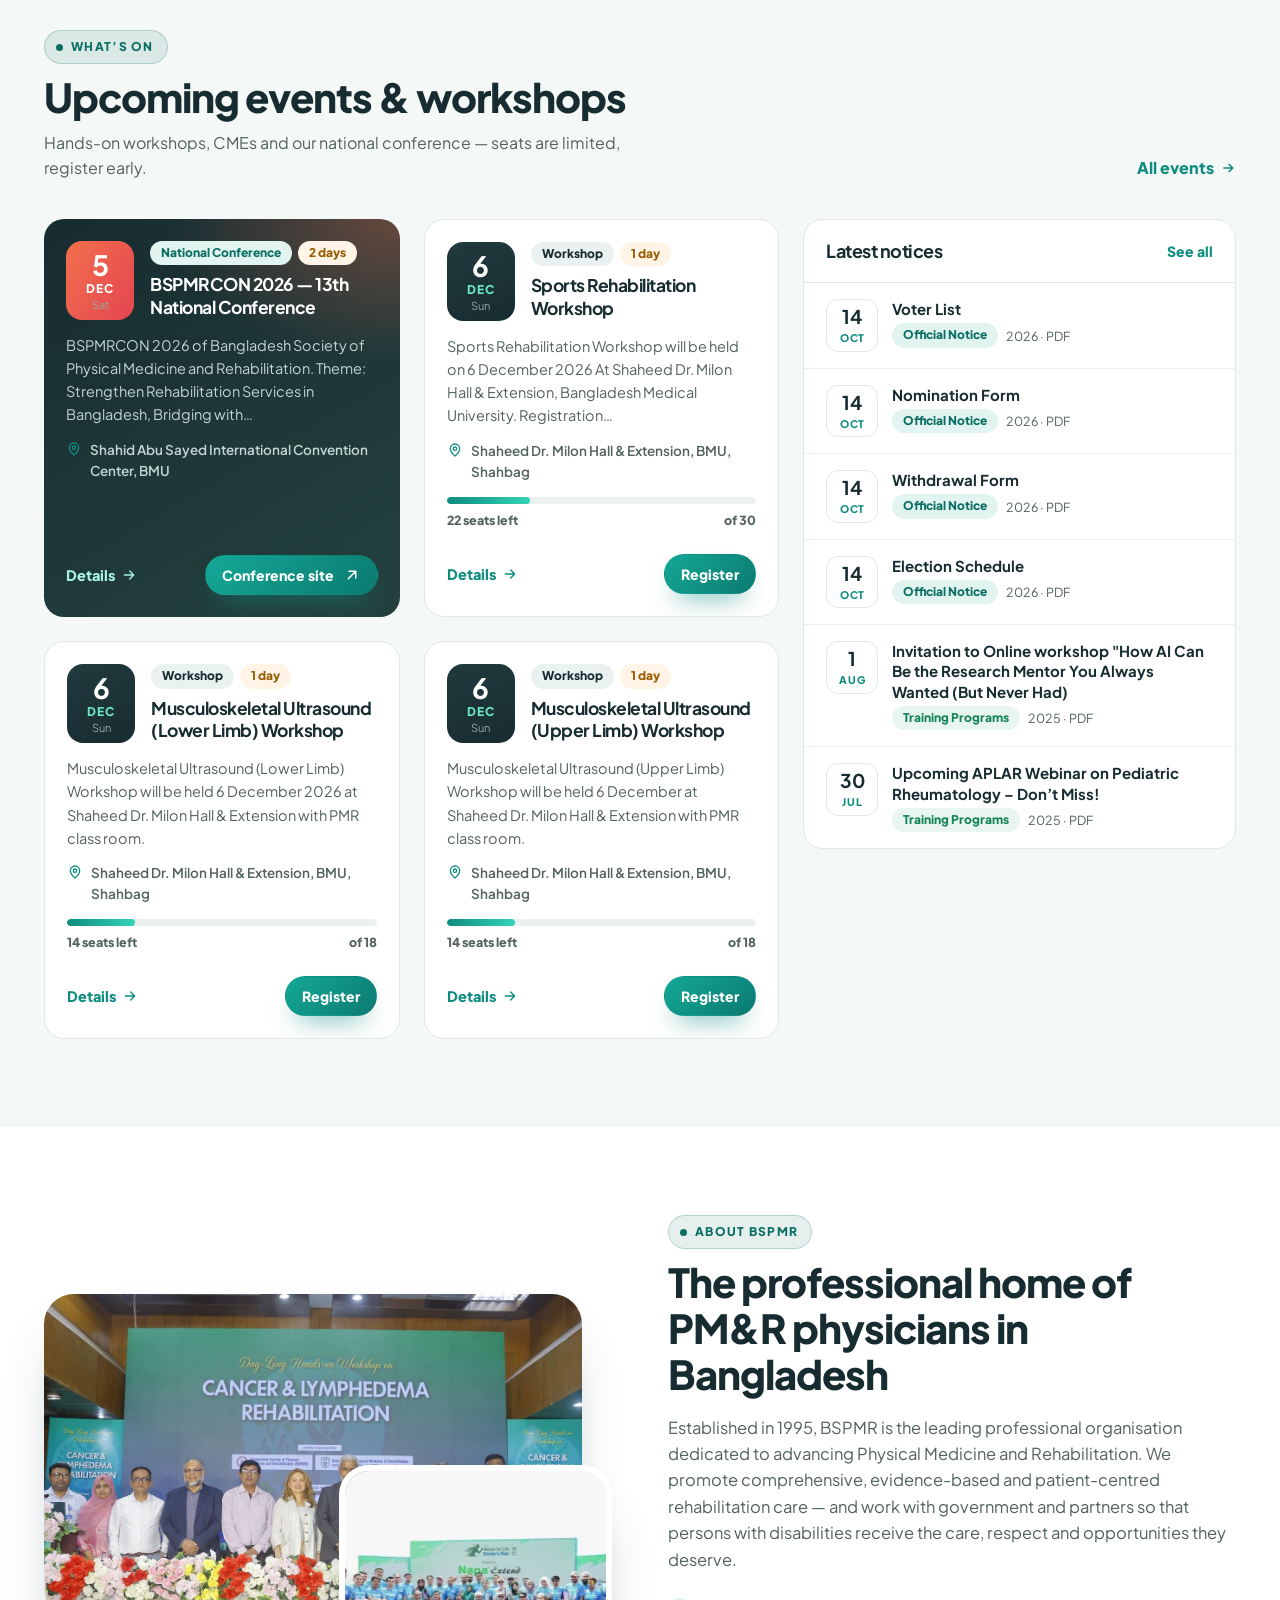
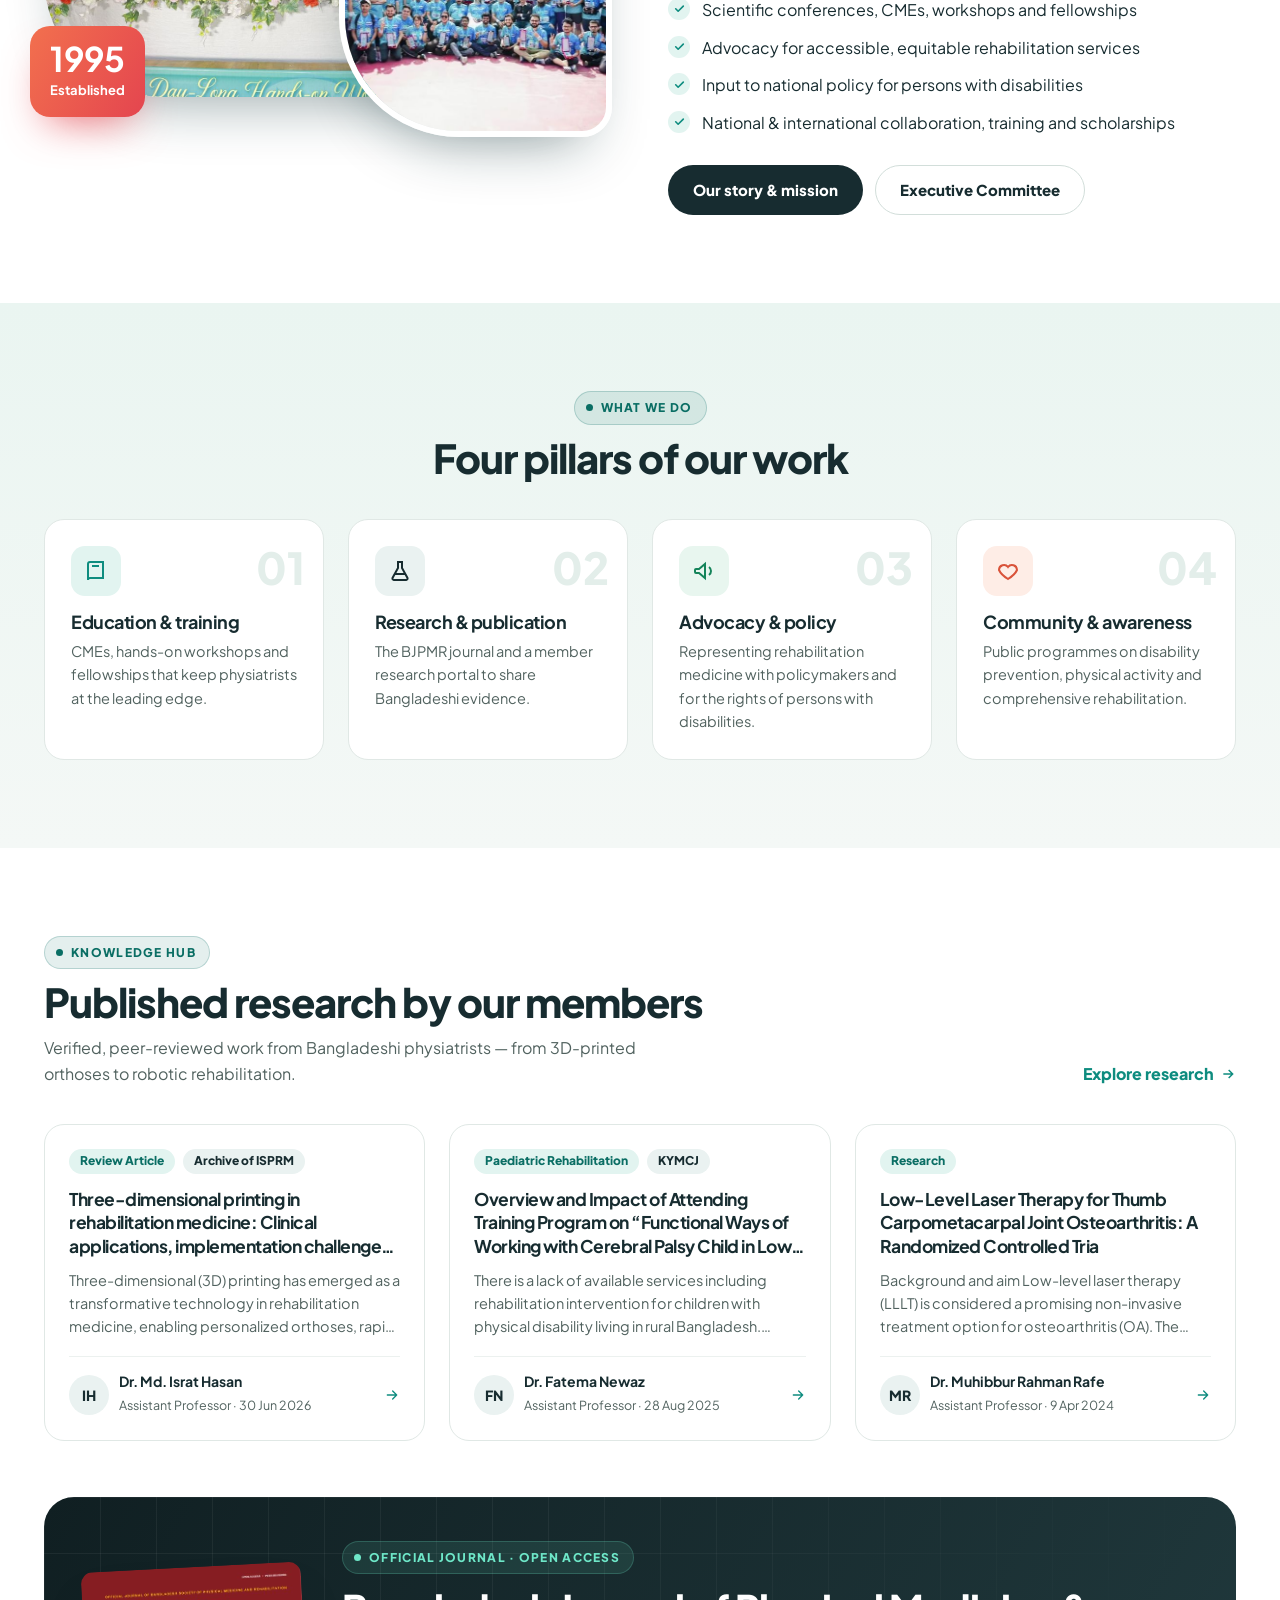
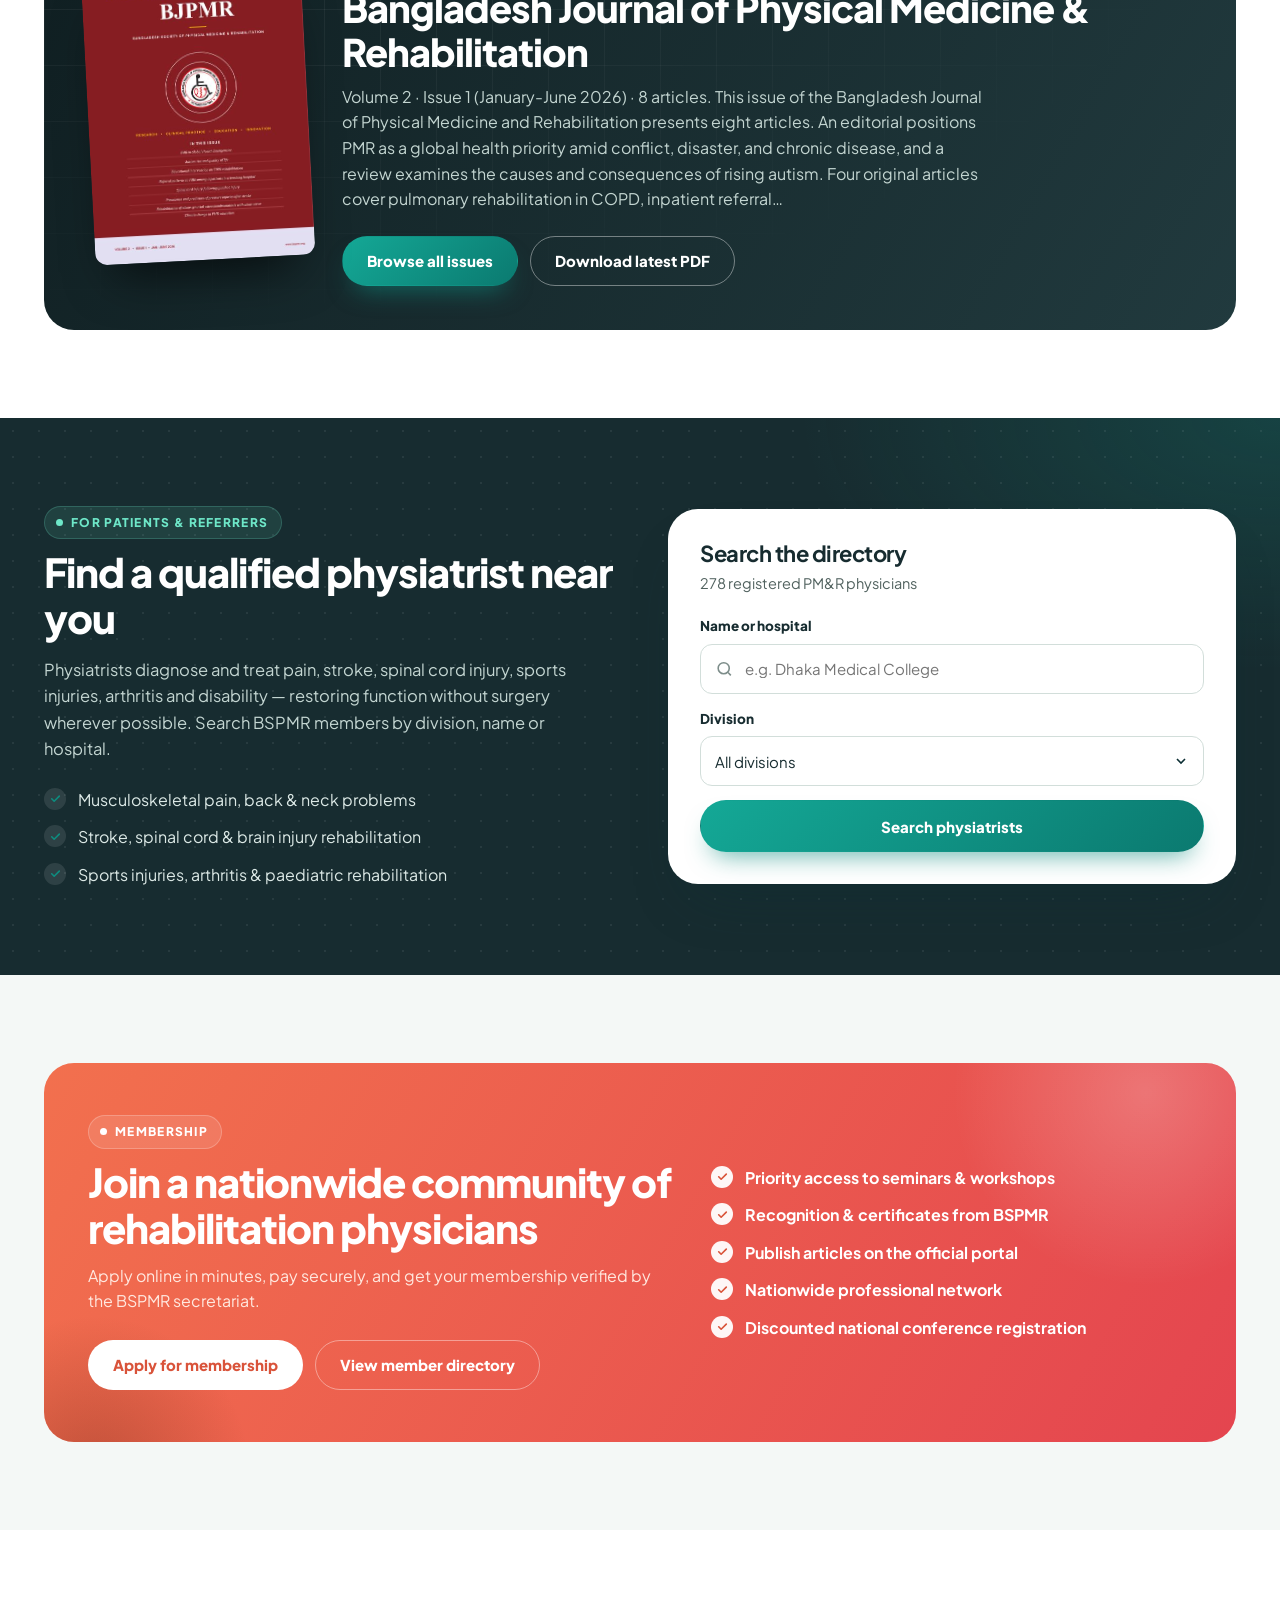
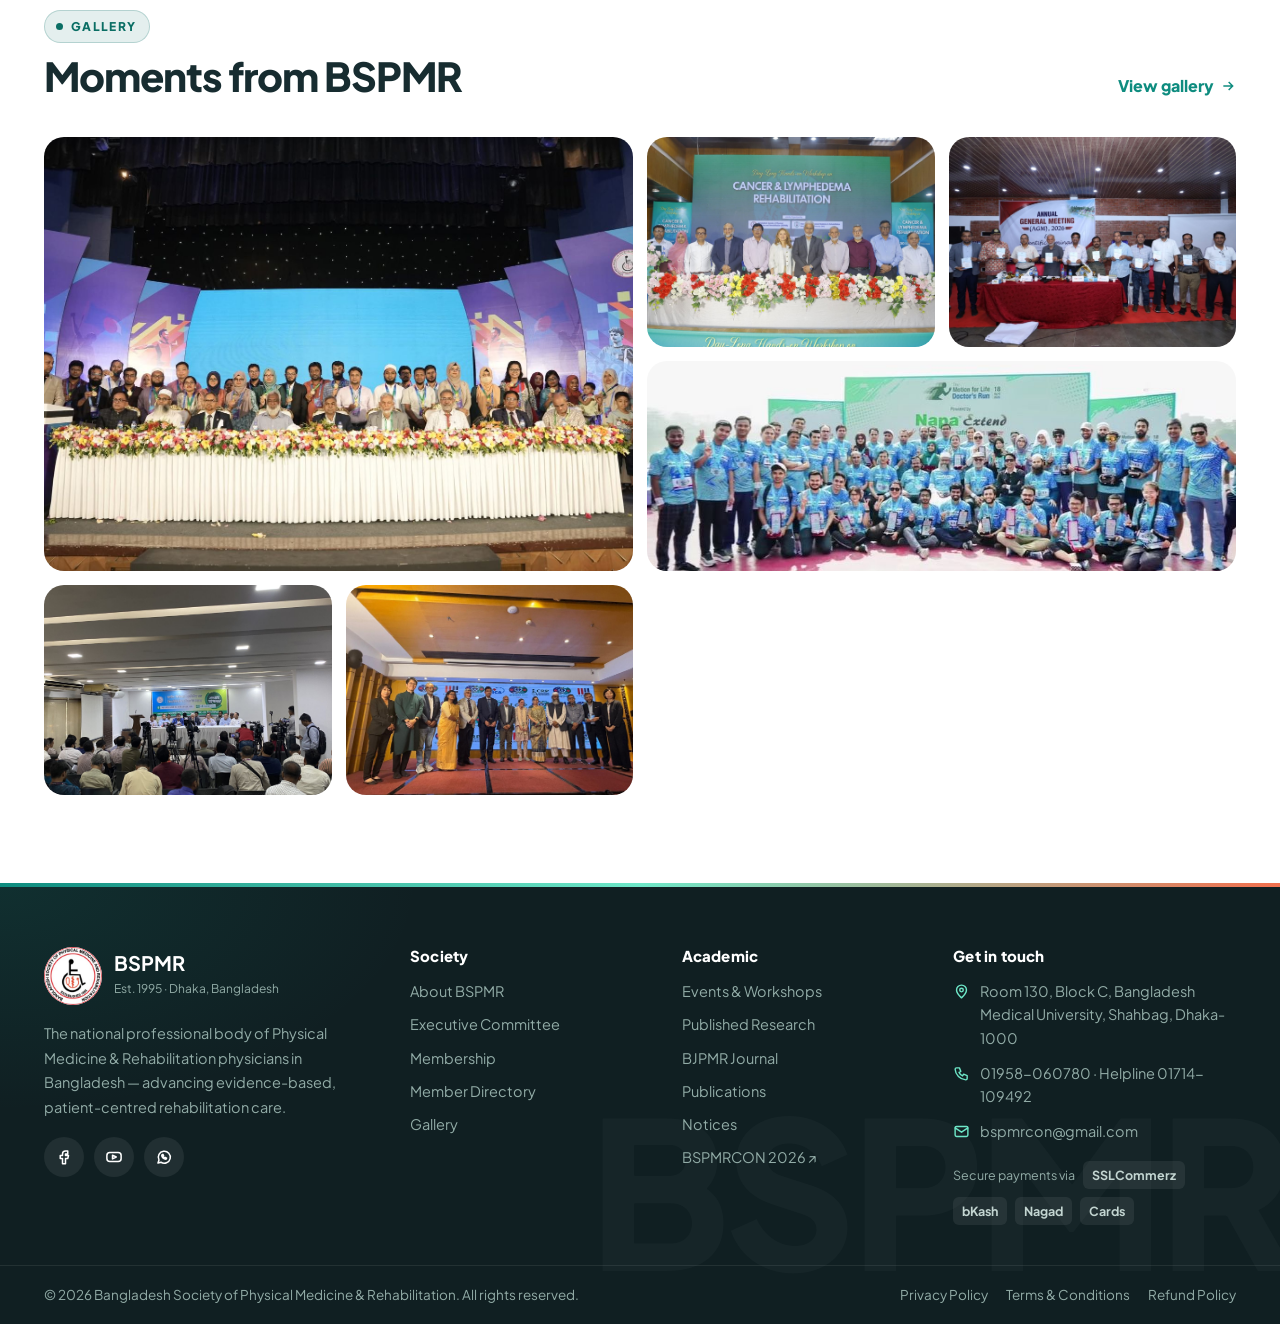
==== commit e37ece98: "Plain headings without highlighted words; version asset links to avoid stale caches" ====
--- a/index.html
+++ b/index.html
@@ -10,7 +10,7 @@
 <link rel="preconnect" href="https://fonts.googleapis.com">
 <link rel="preconnect" href="https://fonts.gstatic.com" crossorigin>
 <link rel="stylesheet" href="https://fonts.googleapis.com/css2?family=Plus+Jakarta+Sans:wght@400;500;600;700;800&display=swap">
-<link rel="stylesheet" href="assets/css/style.css">
+<link rel="stylesheet" href="assets/css/style.css?v=4">
 </head>
 <body data-page="home">
 <div id="site-header"></div>
@@ -248,8 +248,8 @@
 </main>
 
 <div id="site-footer"></div>
-<script src="assets/js/data.js"></script>
-<script src="assets/js/site.js"></script>
+<script src="assets/js/data.js?v=4"></script>
+<script src="assets/js/site.js?v=4"></script>
 <script>
 (function () {
   var B = BSPMR, D = B.data;
--- a/assets/css/style.css
+++ b/assets/css/style.css
@@ -23,9 +23,7 @@
 img{max-width:100%;height:auto;display:block}
 a{color:var(--red-d)} a:hover{color:var(--navy)}
 h1,h2,h3,h4{font-family:var(--f-head);line-height:1.15;margin:0;letter-spacing:-.5px}
-h1 em,h2 em{font-style:normal;color:var(--red)}
-.hero h1 em,.phero h1 em,.section-navy h2 em,.con h2 em{color:var(--mint)}
-.cta-band h2 em{color:#fff}
+h1 em,h2 em{font-style:normal;color:inherit}
 p{margin:0}
 button,input,select,textarea{font-family:inherit;font-size:inherit}
 :focus-visible{outline:3px solid rgba(14,140,127,.45);outline-offset:2px}
@@ -228,7 +226,7 @@
 .con::before{content:"";position:absolute;inset:0;background-image:linear-gradient(rgba(255,255,255,.055) 1px,transparent 1px),linear-gradient(90deg,rgba(255,255,255,.055) 1px,transparent 1px);background-size:56px 56px;-webkit-mask-image:radial-gradient(ellipse at 20% 0%,#000 20%,transparent 72%);mask-image:radial-gradient(ellipse at 20% 0%,#000 20%,transparent 72%)}
 .con>*{position:relative}
 .con h2{font-size:clamp(26px,3vw,38px);font-weight:800;letter-spacing:-1px;margin:14px 0 10px}
-.con h2 span{color:var(--mint)}
+.con h2 span{color:inherit}
 .con p{color:#C3D5D1}
 .con-meta{display:flex;gap:22px;flex-wrap:wrap;margin:18px 0 26px;font-size:14.5px;color:#DCE9E6;font-weight:700}
 .con-meta span{display:inline-flex;gap:8px;align-items:center}
